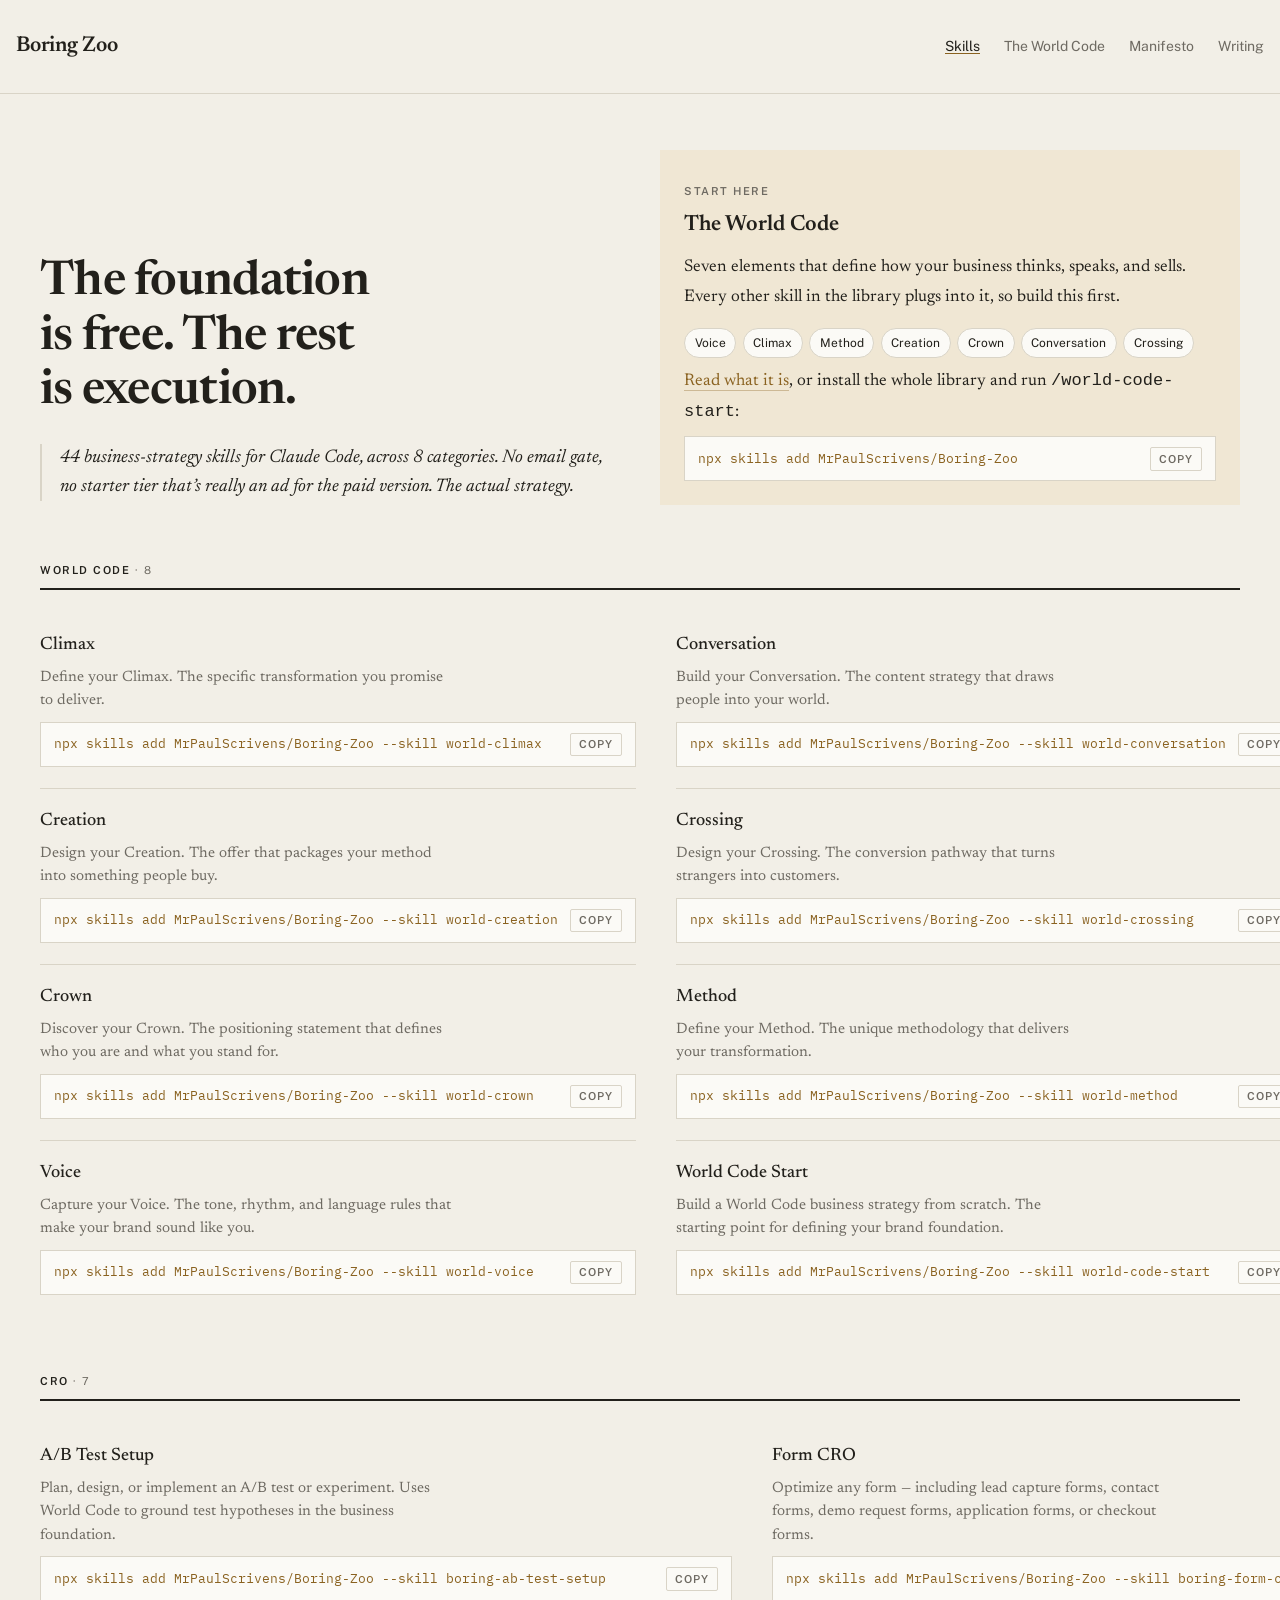
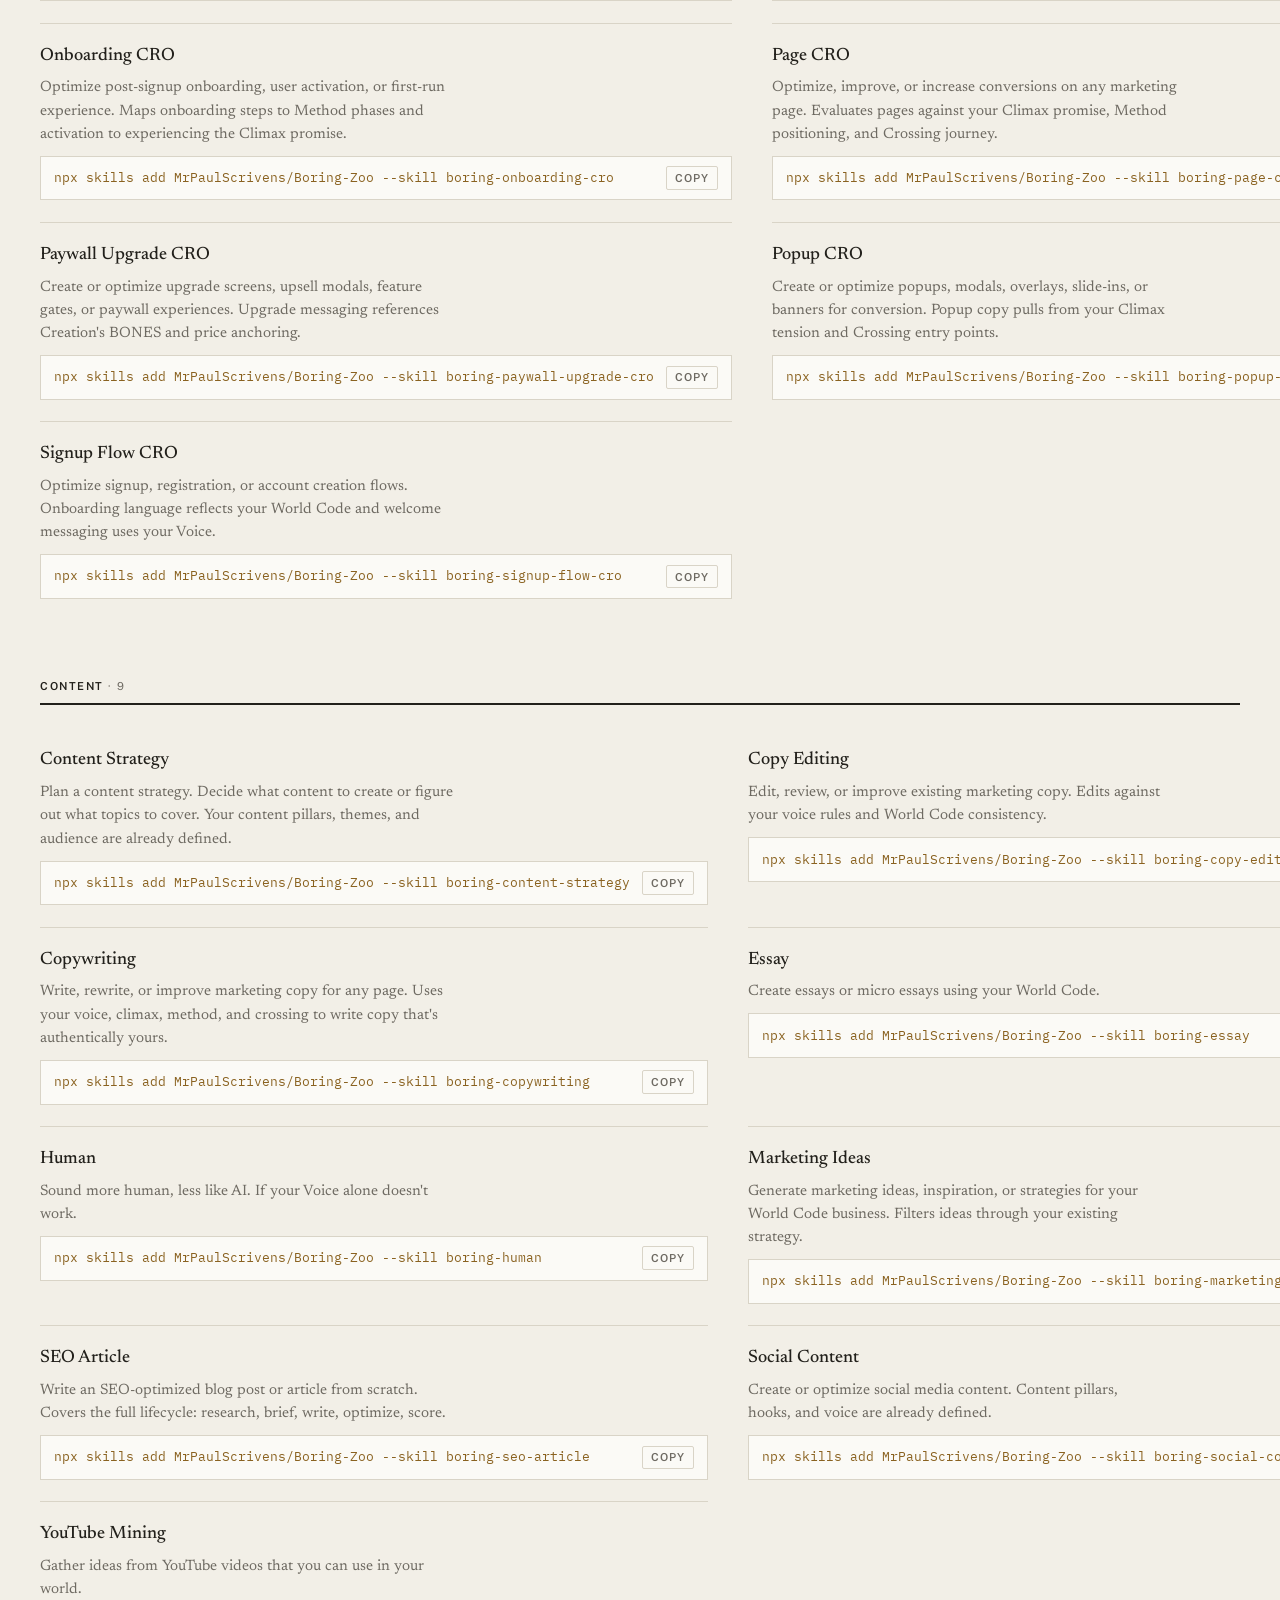
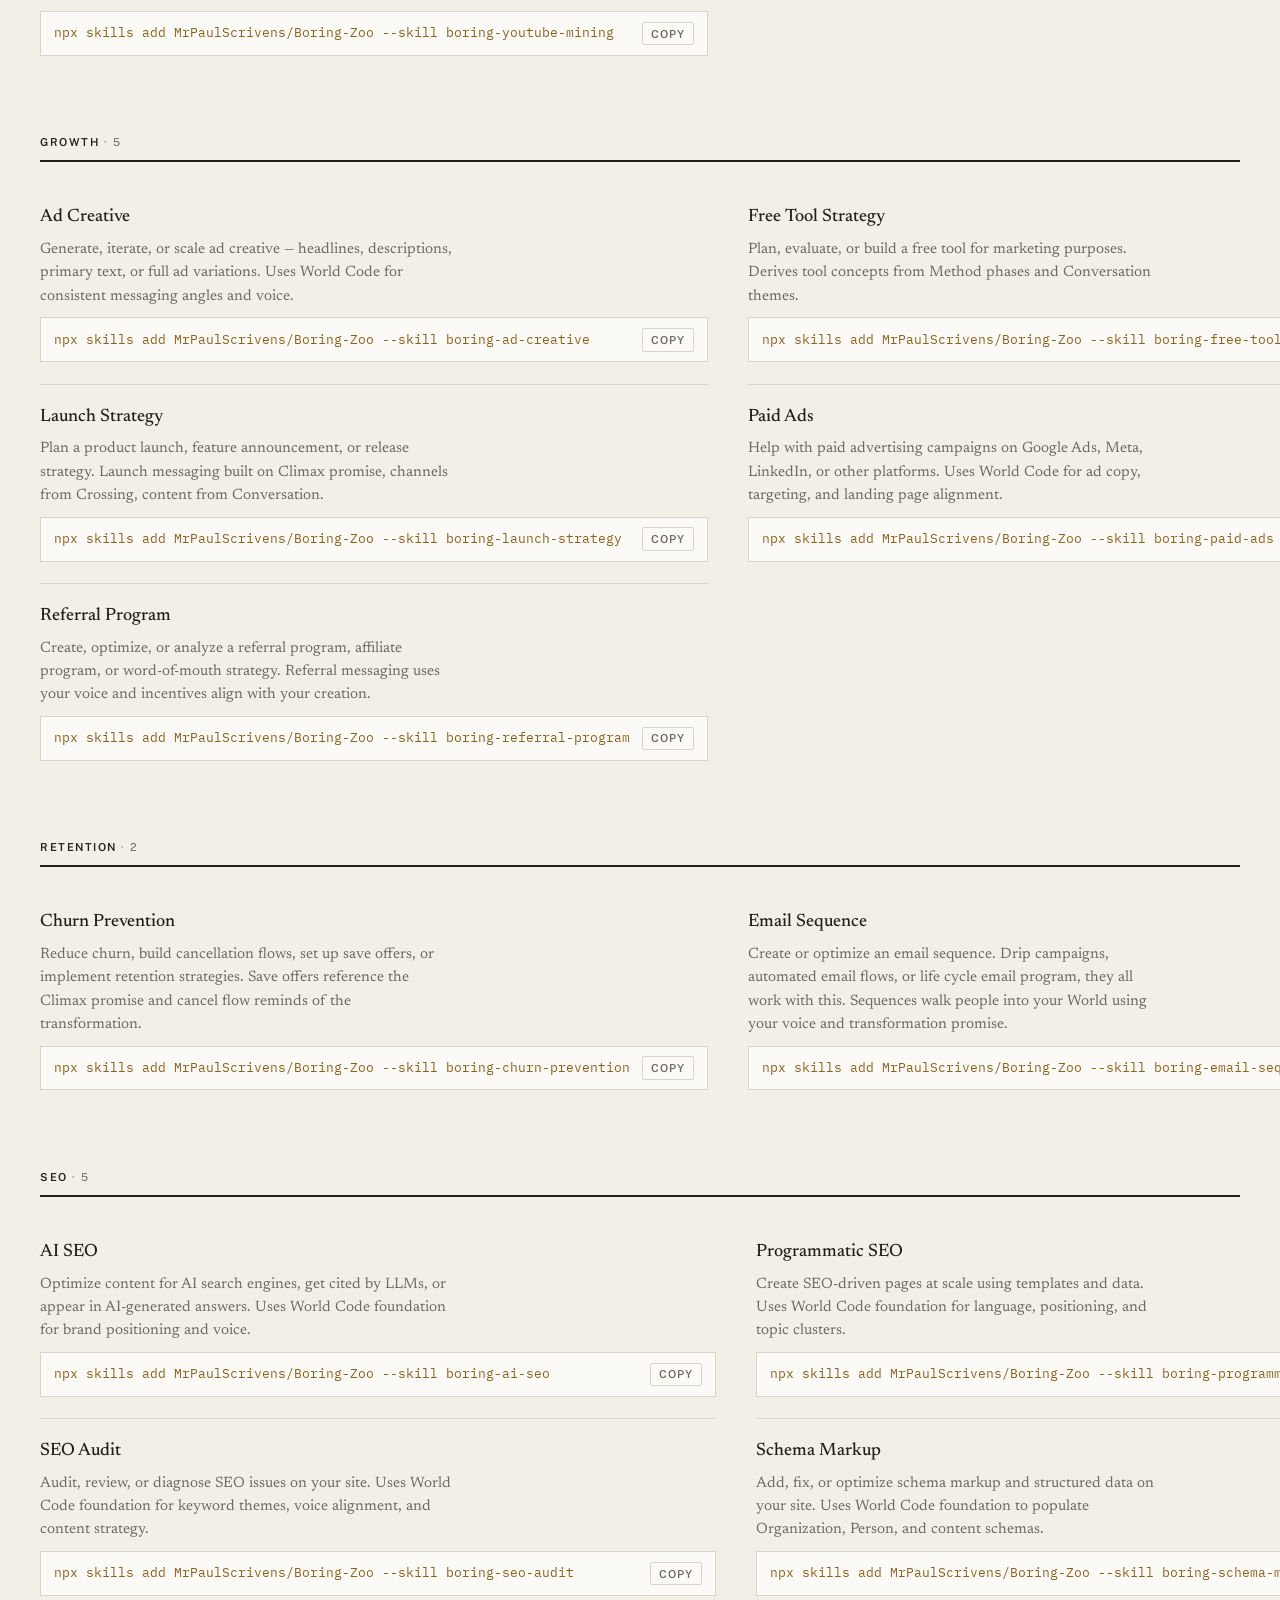
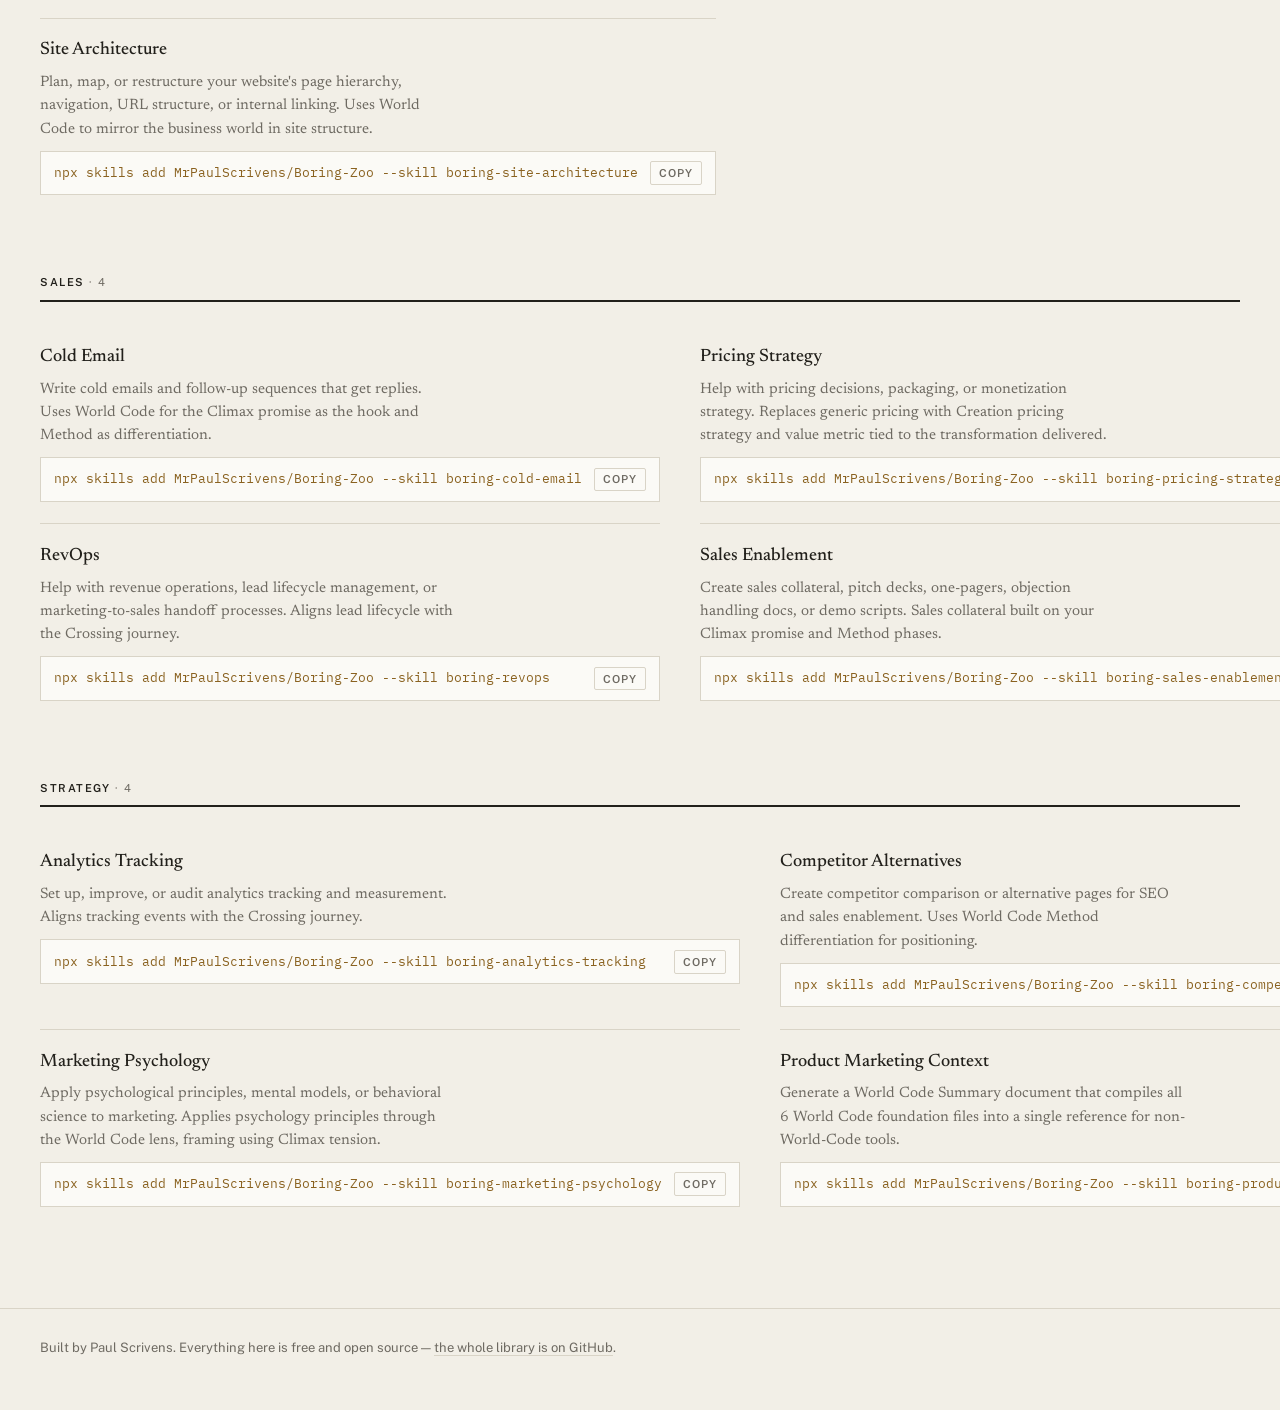
==== index.html @ 92d6c38b "Boring Zoo: static site ported from Laravel 44 skills, 2 posts, manifesto and world-code pages. Gene" ====
<!doctype html>
<html lang="en">
<head>
<meta charset="utf-8">
<meta name="viewport" content="width=device-width,initial-scale=1">
<title>Boring Zoo</title>
<meta name="description" content="44 free, open-source business-strategy skills for Claude Code, built on The World Code. No email gate.">
<link rel="canonical" href="https://boringzoo.com/">
<meta property="og:type" content="website">
<meta property="og:title" content="Boring Zoo">
<meta property="og:description" content="44 free, open-source business-strategy skills for Claude Code, built on The World Code. No email gate.">
<meta property="og:url" content="https://boringzoo.com/">
<meta name="twitter:card" content="summary">
<meta name="theme-color" content="#F2EFE7">
<link rel="preconnect" href="https://fonts.googleapis.com">
<link rel="preconnect" href="https://fonts.gstatic.com" crossorigin>
<link rel="stylesheet" href="https://fonts.googleapis.com/css2?family=Newsreader:ital,opsz,wght@0,6..72,400..600;1,6..72,400&family=Public+Sans:wght@400;500;600&family=IBM+Plex+Mono:wght@400;500&display=swap">
<link rel="stylesheet" href="/style.css">
</head>
<body>
<a class="skip" href="#main">Skip to content</a>
<header class="site">
  <div class="wrap masthead">
    <a class="wordmark" href="/">Boring Zoo</a>
    <nav class="site" aria-label="Primary"><ul><li><a href="/" aria-current="page">Skills</a></li><li><a href="/world-code/">The World Code</a></li><li><a href="/manifesto/">Manifesto</a></li><li><a href="/writing/">Writing</a></li></ul></nav>
  </div>
</header>
<main id="main" class="wrap">
<div class="hero">
  <div class="hero-lede">
    <h1>The foundation is free. The rest is execution.</h1>
    <div class="standfirst"><p>44 business-strategy skills for Claude
    Code, across 8 categories. No email gate, no starter tier
    that&rsquo;s really an ad for the paid version. The actual strategy.</p></div>
  </div>
  <div class="callout">
    <p class="label">Start here</p>
    <h2>The World Code</h2>
    <p>Seven elements that define how your business thinks, speaks, and sells.
    Every other skill in the library plugs into it, so build this first.</p>
    <div class="chips"><span>Voice</span><span>Climax</span><span>Method</span><span>Creation</span><span>Crown</span><span>Conversation</span><span>Crossing</span></div>
    <p class="callout-cta"><a href="/world-code/">Read what it is</a>, or install
    the whole library and run <code>/world-code-start</code>:</p>
    <div class="cmd"><code>npx skills add MrPaulScrivens/Boring-Zoo</code><button class="copy" type="button" aria-label="Copy install command">Copy</button></div>
  </div>
</div>
<section class="category"><p class="label">World Code <span class="n">&middot; 8</span></p><div class="shelf"><article class="plaque"><h3><a href="https://github.com/MrPaulScrivens/Boring-Zoo/tree/main/world-climax">Climax</a></h3><p>Define your Climax. The specific transformation you promise to deliver.</p><div class="cmd"><code>npx skills add MrPaulScrivens/Boring-Zoo --skill world-climax</code><button class="copy" type="button" aria-label="Copy install command">Copy</button></div></article><article class="plaque"><h3><a href="https://github.com/MrPaulScrivens/Boring-Zoo/tree/main/world-conversation">Conversation</a></h3><p>Build your Conversation. The content strategy that draws people into your world.</p><div class="cmd"><code>npx skills add MrPaulScrivens/Boring-Zoo --skill world-conversation</code><button class="copy" type="button" aria-label="Copy install command">Copy</button></div></article><article class="plaque"><h3><a href="https://github.com/MrPaulScrivens/Boring-Zoo/tree/main/world-creation">Creation</a></h3><p>Design your Creation. The offer that packages your method into something people buy.</p><div class="cmd"><code>npx skills add MrPaulScrivens/Boring-Zoo --skill world-creation</code><button class="copy" type="button" aria-label="Copy install command">Copy</button></div></article><article class="plaque"><h3><a href="https://github.com/MrPaulScrivens/Boring-Zoo/tree/main/world-crossing">Crossing</a></h3><p>Design your Crossing. The conversion pathway that turns strangers into customers.</p><div class="cmd"><code>npx skills add MrPaulScrivens/Boring-Zoo --skill world-crossing</code><button class="copy" type="button" aria-label="Copy install command">Copy</button></div></article><article class="plaque"><h3><a href="https://github.com/MrPaulScrivens/Boring-Zoo/tree/main/world-crown">Crown</a></h3><p>Discover your Crown. The positioning statement that defines who you are and what you stand for.</p><div class="cmd"><code>npx skills add MrPaulScrivens/Boring-Zoo --skill world-crown</code><button class="copy" type="button" aria-label="Copy install command">Copy</button></div></article><article class="plaque"><h3><a href="https://github.com/MrPaulScrivens/Boring-Zoo/tree/main/world-method">Method</a></h3><p>Define your Method. The unique methodology that delivers your transformation.</p><div class="cmd"><code>npx skills add MrPaulScrivens/Boring-Zoo --skill world-method</code><button class="copy" type="button" aria-label="Copy install command">Copy</button></div></article><article class="plaque"><h3><a href="https://github.com/MrPaulScrivens/Boring-Zoo/tree/main/world-voice">Voice</a></h3><p>Capture your Voice. The tone, rhythm, and language rules that make your brand sound like you.</p><div class="cmd"><code>npx skills add MrPaulScrivens/Boring-Zoo --skill world-voice</code><button class="copy" type="button" aria-label="Copy install command">Copy</button></div></article><article class="plaque"><h3><a href="https://github.com/MrPaulScrivens/Boring-Zoo/tree/main/world-code-start">World Code Start</a></h3><p>Build a World Code business strategy from scratch. The starting point for defining your brand foundation.</p><div class="cmd"><code>npx skills add MrPaulScrivens/Boring-Zoo --skill world-code-start</code><button class="copy" type="button" aria-label="Copy install command">Copy</button></div></article></div></section><section class="category"><p class="label">CRO <span class="n">&middot; 7</span></p><div class="shelf"><article class="plaque"><h3><a href="https://github.com/MrPaulScrivens/Boring-Zoo/tree/main/boring-ab-test-setup">A/B Test Setup</a></h3><p>Plan, design, or implement an A/B test or experiment. Uses World Code to ground test hypotheses in the business foundation.</p><div class="cmd"><code>npx skills add MrPaulScrivens/Boring-Zoo --skill boring-ab-test-setup</code><button class="copy" type="button" aria-label="Copy install command">Copy</button></div></article><article class="plaque"><h3><a href="https://github.com/MrPaulScrivens/Boring-Zoo/tree/main/boring-form-cro">Form CRO</a></h3><p>Optimize any form — including lead capture forms, contact forms, demo request forms, application forms, or checkout forms.</p><div class="cmd"><code>npx skills add MrPaulScrivens/Boring-Zoo --skill boring-form-cro</code><button class="copy" type="button" aria-label="Copy install command">Copy</button></div></article><article class="plaque"><h3><a href="https://github.com/MrPaulScrivens/Boring-Zoo/tree/main/boring-onboarding-cro">Onboarding CRO</a></h3><p>Optimize post-signup onboarding, user activation, or first-run experience. Maps onboarding steps to Method phases and activation to experiencing the Climax promise.</p><div class="cmd"><code>npx skills add MrPaulScrivens/Boring-Zoo --skill boring-onboarding-cro</code><button class="copy" type="button" aria-label="Copy install command">Copy</button></div></article><article class="plaque"><h3><a href="https://github.com/MrPaulScrivens/Boring-Zoo/tree/main/boring-page-cro">Page CRO</a></h3><p>Optimize, improve, or increase conversions on any marketing page. Evaluates pages against your Climax promise, Method positioning, and Crossing journey.</p><div class="cmd"><code>npx skills add MrPaulScrivens/Boring-Zoo --skill boring-page-cro</code><button class="copy" type="button" aria-label="Copy install command">Copy</button></div></article><article class="plaque"><h3><a href="https://github.com/MrPaulScrivens/Boring-Zoo/tree/main/boring-paywall-upgrade-cro">Paywall Upgrade CRO</a></h3><p>Create or optimize upgrade screens, upsell modals, feature gates, or paywall experiences. Upgrade messaging references Creation&#x27;s BONES and price anchoring.</p><div class="cmd"><code>npx skills add MrPaulScrivens/Boring-Zoo --skill boring-paywall-upgrade-cro</code><button class="copy" type="button" aria-label="Copy install command">Copy</button></div></article><article class="plaque"><h3><a href="https://github.com/MrPaulScrivens/Boring-Zoo/tree/main/boring-popup-cro">Popup CRO</a></h3><p>Create or optimize popups, modals, overlays, slide-ins, or banners for conversion. Popup copy pulls from your Climax tension and Crossing entry points.</p><div class="cmd"><code>npx skills add MrPaulScrivens/Boring-Zoo --skill boring-popup-cro</code><button class="copy" type="button" aria-label="Copy install command">Copy</button></div></article><article class="plaque"><h3><a href="https://github.com/MrPaulScrivens/Boring-Zoo/tree/main/boring-signup-flow-cro">Signup Flow CRO</a></h3><p>Optimize signup, registration, or account creation flows. Onboarding language reflects your World Code and welcome messaging uses your Voice.</p><div class="cmd"><code>npx skills add MrPaulScrivens/Boring-Zoo --skill boring-signup-flow-cro</code><button class="copy" type="button" aria-label="Copy install command">Copy</button></div></article></div></section><section class="category"><p class="label">Content <span class="n">&middot; 9</span></p><div class="shelf"><article class="plaque"><h3><a href="https://github.com/MrPaulScrivens/Boring-Zoo/tree/main/boring-content-strategy">Content Strategy</a></h3><p>Plan a content strategy. Decide what content to create or figure out what topics to cover. Your content pillars, themes, and audience are already defined.</p><div class="cmd"><code>npx skills add MrPaulScrivens/Boring-Zoo --skill boring-content-strategy</code><button class="copy" type="button" aria-label="Copy install command">Copy</button></div></article><article class="plaque"><h3><a href="https://github.com/MrPaulScrivens/Boring-Zoo/tree/main/boring-copy-editing">Copy Editing</a></h3><p>Edit, review, or improve existing marketing copy. Edits against your voice rules and World Code consistency.</p><div class="cmd"><code>npx skills add MrPaulScrivens/Boring-Zoo --skill boring-copy-editing</code><button class="copy" type="button" aria-label="Copy install command">Copy</button></div></article><article class="plaque"><h3><a href="https://github.com/MrPaulScrivens/Boring-Zoo/tree/main/boring-copywriting">Copywriting</a></h3><p>Write, rewrite, or improve marketing copy for any page. Uses your voice, climax, method, and crossing to write copy that&#x27;s authentically yours.</p><div class="cmd"><code>npx skills add MrPaulScrivens/Boring-Zoo --skill boring-copywriting</code><button class="copy" type="button" aria-label="Copy install command">Copy</button></div></article><article class="plaque"><h3><a href="https://github.com/MrPaulScrivens/Boring-Zoo/tree/main/boring-essay">Essay</a></h3><p>Create essays or micro essays using your World Code.</p><div class="cmd"><code>npx skills add MrPaulScrivens/Boring-Zoo --skill boring-essay</code><button class="copy" type="button" aria-label="Copy install command">Copy</button></div></article><article class="plaque"><h3><a href="https://github.com/MrPaulScrivens/Boring-Zoo/tree/main/boring-human">Human</a></h3><p>Sound more human, less like AI. If your Voice alone doesn&#x27;t work.</p><div class="cmd"><code>npx skills add MrPaulScrivens/Boring-Zoo --skill boring-human</code><button class="copy" type="button" aria-label="Copy install command">Copy</button></div></article><article class="plaque"><h3><a href="https://github.com/MrPaulScrivens/Boring-Zoo/tree/main/boring-marketing-ideas">Marketing Ideas</a></h3><p>Generate marketing ideas, inspiration, or strategies for your World Code business. Filters ideas through your existing strategy.</p><div class="cmd"><code>npx skills add MrPaulScrivens/Boring-Zoo --skill boring-marketing-ideas</code><button class="copy" type="button" aria-label="Copy install command">Copy</button></div></article><article class="plaque"><h3><a href="https://github.com/MrPaulScrivens/Boring-Zoo/tree/main/boring-seo-article">SEO Article</a></h3><p>Write an SEO-optimized blog post or article from scratch. Covers the full lifecycle: research, brief, write, optimize, score.</p><div class="cmd"><code>npx skills add MrPaulScrivens/Boring-Zoo --skill boring-seo-article</code><button class="copy" type="button" aria-label="Copy install command">Copy</button></div></article><article class="plaque"><h3><a href="https://github.com/MrPaulScrivens/Boring-Zoo/tree/main/boring-social-content">Social Content</a></h3><p>Create or optimize social media content. Content pillars, hooks, and voice are already defined.</p><div class="cmd"><code>npx skills add MrPaulScrivens/Boring-Zoo --skill boring-social-content</code><button class="copy" type="button" aria-label="Copy install command">Copy</button></div></article><article class="plaque"><h3><a href="https://github.com/MrPaulScrivens/Boring-Zoo/tree/main/boring-youtube-mining">YouTube Mining</a></h3><p>Gather ideas from YouTube videos that you can use in your world.</p><div class="cmd"><code>npx skills add MrPaulScrivens/Boring-Zoo --skill boring-youtube-mining</code><button class="copy" type="button" aria-label="Copy install command">Copy</button></div></article></div></section><section class="category"><p class="label">Growth <span class="n">&middot; 5</span></p><div class="shelf"><article class="plaque"><h3><a href="https://github.com/MrPaulScrivens/Boring-Zoo/tree/main/boring-ad-creative">Ad Creative</a></h3><p>Generate, iterate, or scale ad creative — headlines, descriptions, primary text, or full ad variations. Uses World Code for consistent messaging angles and voice.</p><div class="cmd"><code>npx skills add MrPaulScrivens/Boring-Zoo --skill boring-ad-creative</code><button class="copy" type="button" aria-label="Copy install command">Copy</button></div></article><article class="plaque"><h3><a href="https://github.com/MrPaulScrivens/Boring-Zoo/tree/main/boring-free-tool-strategy">Free Tool Strategy</a></h3><p>Plan, evaluate, or build a free tool for marketing purposes. Derives tool concepts from Method phases and Conversation themes.</p><div class="cmd"><code>npx skills add MrPaulScrivens/Boring-Zoo --skill boring-free-tool-strategy</code><button class="copy" type="button" aria-label="Copy install command">Copy</button></div></article><article class="plaque"><h3><a href="https://github.com/MrPaulScrivens/Boring-Zoo/tree/main/boring-launch-strategy">Launch Strategy</a></h3><p>Plan a product launch, feature announcement, or release strategy. Launch messaging built on Climax promise, channels from Crossing, content from Conversation.</p><div class="cmd"><code>npx skills add MrPaulScrivens/Boring-Zoo --skill boring-launch-strategy</code><button class="copy" type="button" aria-label="Copy install command">Copy</button></div></article><article class="plaque"><h3><a href="https://github.com/MrPaulScrivens/Boring-Zoo/tree/main/boring-paid-ads">Paid Ads</a></h3><p>Help with paid advertising campaigns on Google Ads, Meta, LinkedIn, or other platforms. Uses World Code for ad copy, targeting, and landing page alignment.</p><div class="cmd"><code>npx skills add MrPaulScrivens/Boring-Zoo --skill boring-paid-ads</code><button class="copy" type="button" aria-label="Copy install command">Copy</button></div></article><article class="plaque"><h3><a href="https://github.com/MrPaulScrivens/Boring-Zoo/tree/main/boring-referral-program">Referral Program</a></h3><p>Create, optimize, or analyze a referral program, affiliate program, or word-of-mouth strategy. Referral messaging uses your voice and incentives align with your creation.</p><div class="cmd"><code>npx skills add MrPaulScrivens/Boring-Zoo --skill boring-referral-program</code><button class="copy" type="button" aria-label="Copy install command">Copy</button></div></article></div></section><section class="category"><p class="label">Retention <span class="n">&middot; 2</span></p><div class="shelf"><article class="plaque"><h3><a href="https://github.com/MrPaulScrivens/Boring-Zoo/tree/main/boring-churn-prevention">Churn Prevention</a></h3><p>Reduce churn, build cancellation flows, set up save offers, or implement retention strategies. Save offers reference the Climax promise and cancel flow reminds of the transformation.</p><div class="cmd"><code>npx skills add MrPaulScrivens/Boring-Zoo --skill boring-churn-prevention</code><button class="copy" type="button" aria-label="Copy install command">Copy</button></div></article><article class="plaque"><h3><a href="https://github.com/MrPaulScrivens/Boring-Zoo/tree/main/boring-email-sequence">Email Sequence</a></h3><p>Create or optimize an email sequence. Drip campaigns, automated email flows, or life cycle email program, they all work with this. Sequences walk people into your World using your voice and transformation promise.</p><div class="cmd"><code>npx skills add MrPaulScrivens/Boring-Zoo --skill boring-email-sequence</code><button class="copy" type="button" aria-label="Copy install command">Copy</button></div></article></div></section><section class="category"><p class="label">SEO <span class="n">&middot; 5</span></p><div class="shelf"><article class="plaque"><h3><a href="https://github.com/MrPaulScrivens/Boring-Zoo/tree/main/boring-ai-seo">AI SEO</a></h3><p>Optimize content for AI search engines, get cited by LLMs, or appear in AI-generated answers. Uses World Code foundation for brand positioning and voice.</p><div class="cmd"><code>npx skills add MrPaulScrivens/Boring-Zoo --skill boring-ai-seo</code><button class="copy" type="button" aria-label="Copy install command">Copy</button></div></article><article class="plaque"><h3><a href="https://github.com/MrPaulScrivens/Boring-Zoo/tree/main/boring-programmatic-seo">Programmatic SEO</a></h3><p>Create SEO-driven pages at scale using templates and data. Uses World Code foundation for language, positioning, and topic clusters.</p><div class="cmd"><code>npx skills add MrPaulScrivens/Boring-Zoo --skill boring-programmatic-seo</code><button class="copy" type="button" aria-label="Copy install command">Copy</button></div></article><article class="plaque"><h3><a href="https://github.com/MrPaulScrivens/Boring-Zoo/tree/main/boring-seo-audit">SEO Audit</a></h3><p>Audit, review, or diagnose SEO issues on your site. Uses World Code foundation for keyword themes, voice alignment, and content strategy.</p><div class="cmd"><code>npx skills add MrPaulScrivens/Boring-Zoo --skill boring-seo-audit</code><button class="copy" type="button" aria-label="Copy install command">Copy</button></div></article><article class="plaque"><h3><a href="https://github.com/MrPaulScrivens/Boring-Zoo/tree/main/boring-schema-markup">Schema Markup</a></h3><p>Add, fix, or optimize schema markup and structured data on your site. Uses World Code foundation to populate Organization, Person, and content schemas.</p><div class="cmd"><code>npx skills add MrPaulScrivens/Boring-Zoo --skill boring-schema-markup</code><button class="copy" type="button" aria-label="Copy install command">Copy</button></div></article><article class="plaque"><h3><a href="https://github.com/MrPaulScrivens/Boring-Zoo/tree/main/boring-site-architecture">Site Architecture</a></h3><p>Plan, map, or restructure your website&#x27;s page hierarchy, navigation, URL structure, or internal linking. Uses World Code to mirror the business world in site structure.</p><div class="cmd"><code>npx skills add MrPaulScrivens/Boring-Zoo --skill boring-site-architecture</code><button class="copy" type="button" aria-label="Copy install command">Copy</button></div></article></div></section><section class="category"><p class="label">Sales <span class="n">&middot; 4</span></p><div class="shelf"><article class="plaque"><h3><a href="https://github.com/MrPaulScrivens/Boring-Zoo/tree/main/boring-cold-email">Cold Email</a></h3><p>Write cold emails and follow-up sequences that get replies. Uses World Code for the Climax promise as the hook and Method as differentiation.</p><div class="cmd"><code>npx skills add MrPaulScrivens/Boring-Zoo --skill boring-cold-email</code><button class="copy" type="button" aria-label="Copy install command">Copy</button></div></article><article class="plaque"><h3><a href="https://github.com/MrPaulScrivens/Boring-Zoo/tree/main/boring-pricing-strategy">Pricing Strategy</a></h3><p>Help with pricing decisions, packaging, or monetization strategy. Replaces generic pricing with Creation pricing strategy and value metric tied to the transformation delivered.</p><div class="cmd"><code>npx skills add MrPaulScrivens/Boring-Zoo --skill boring-pricing-strategy</code><button class="copy" type="button" aria-label="Copy install command">Copy</button></div></article><article class="plaque"><h3><a href="https://github.com/MrPaulScrivens/Boring-Zoo/tree/main/boring-revops">RevOps</a></h3><p>Help with revenue operations, lead lifecycle management, or marketing-to-sales handoff processes. Aligns lead lifecycle with the Crossing journey.</p><div class="cmd"><code>npx skills add MrPaulScrivens/Boring-Zoo --skill boring-revops</code><button class="copy" type="button" aria-label="Copy install command">Copy</button></div></article><article class="plaque"><h3><a href="https://github.com/MrPaulScrivens/Boring-Zoo/tree/main/boring-sales-enablement">Sales Enablement</a></h3><p>Create sales collateral, pitch decks, one-pagers, objection handling docs, or demo scripts. Sales collateral built on your Climax promise and Method phases.</p><div class="cmd"><code>npx skills add MrPaulScrivens/Boring-Zoo --skill boring-sales-enablement</code><button class="copy" type="button" aria-label="Copy install command">Copy</button></div></article></div></section><section class="category"><p class="label">Strategy <span class="n">&middot; 4</span></p><div class="shelf"><article class="plaque"><h3><a href="https://github.com/MrPaulScrivens/Boring-Zoo/tree/main/boring-analytics-tracking">Analytics Tracking</a></h3><p>Set up, improve, or audit analytics tracking and measurement. Aligns tracking events with the Crossing journey.</p><div class="cmd"><code>npx skills add MrPaulScrivens/Boring-Zoo --skill boring-analytics-tracking</code><button class="copy" type="button" aria-label="Copy install command">Copy</button></div></article><article class="plaque"><h3><a href="https://github.com/MrPaulScrivens/Boring-Zoo/tree/main/boring-competitor-alternatives">Competitor Alternatives</a></h3><p>Create competitor comparison or alternative pages for SEO and sales enablement. Uses World Code Method differentiation for positioning.</p><div class="cmd"><code>npx skills add MrPaulScrivens/Boring-Zoo --skill boring-competitor-alternatives</code><button class="copy" type="button" aria-label="Copy install command">Copy</button></div></article><article class="plaque"><h3><a href="https://github.com/MrPaulScrivens/Boring-Zoo/tree/main/boring-marketing-psychology">Marketing Psychology</a></h3><p>Apply psychological principles, mental models, or behavioral science to marketing. Applies psychology principles through the World Code lens, framing using Climax tension.</p><div class="cmd"><code>npx skills add MrPaulScrivens/Boring-Zoo --skill boring-marketing-psychology</code><button class="copy" type="button" aria-label="Copy install command">Copy</button></div></article><article class="plaque"><h3><a href="https://github.com/MrPaulScrivens/Boring-Zoo/tree/main/boring-product-marketing-context">Product Marketing Context</a></h3><p>Generate a World Code Summary document that compiles all 6 World Code foundation files into a single reference for non-World-Code tools.</p><div class="cmd"><code>npx skills add MrPaulScrivens/Boring-Zoo --skill boring-product-marketing-context</code><button class="copy" type="button" aria-label="Copy install command">Copy</button></div></article></div></section>

</main>
<footer class="site">
  <div class="wrap">
    <p>Built by Paul Scrivens. Everything here is free and open source
    &mdash; <a href="https://github.com/MrPaulScrivens/Boring-Zoo">the whole library is on GitHub</a>.</p>
  </div>
</footer>
<script>
document.querySelectorAll(".copy").forEach(function(b){
  b.addEventListener("click",function(){
    var t=b.parentElement.querySelector("code").textContent;
    navigator.clipboard.writeText(t).then(function(){
      var o=b.textContent;b.textContent="Copied";b.dataset.done="1";
      setTimeout(function(){b.textContent=o;delete b.dataset.done},1600);
    });
  });
});
</script>
</body>
</html>
---- style.css ----
*,*::before,*::after{box-sizing:border-box}
body,h1,h2,h3,p,ul,figure,blockquote{margin:0}
ul{padding:0;list-style:none}
html{-webkit-text-size-adjust:100%}

:root{
  --linen:#F2EFE7; --card:#FBFAF6; --ink:#22201B;
  --muted:#6E6A62; --rule:#D9D4C7;
  --brass:#8A6220; --brass-deep:#6B4D1E; --brass-wash:#F0E7D4;
  --measure:68ch;
  --serif:"Newsreader",Georgia,"Times New Roman",serif;
  --sans:"Public Sans",system-ui,-apple-system,sans-serif;
  --mono:"IBM Plex Mono",ui-monospace,Menlo,monospace;
}

html{background:var(--linen)}
body{
  background:var(--linen); color:var(--ink);
  font-family:var(--serif); font-size:1.0625rem;
  line-height:1.72;
  font-variant-numeric:oldstyle-nums;
  -webkit-font-smoothing:antialiased;
}

/* ---- skip link: keyboard users bypass the nav ---- */
.skip{position:absolute;left:-9999px;top:0;background:var(--card);color:var(--ink);
  padding:.6rem 1rem;border:1px solid var(--ink);z-index:50}
.skip:focus{left:.5rem;top:.5rem}

a{color:var(--brass);text-decoration:none;
  border-bottom:1px solid color-mix(in srgb,var(--brass) 35%,transparent)}
a:hover{color:var(--brass-deep);border-bottom-color:var(--brass-deep)}
:focus-visible{outline:2px solid var(--brass-deep);outline-offset:3px;border-radius:2px}

.wrap{max-width:78rem;margin:0 auto;padding:0 1.5rem}

/* ---- masthead ---- */
header.site{border-bottom:1px solid var(--rule);margin-bottom:3.5rem}
.masthead{display:flex;flex-wrap:wrap;gap:1rem 2rem;align-items:baseline;
  justify-content:space-between;padding:1.75rem 0}
.wordmark{font-family:var(--serif);font-weight:600;font-size:1.35rem;
  letter-spacing:-.01em;color:var(--ink);border:0}
.wordmark:hover{color:var(--ink)}
nav.site ul{display:flex;flex-wrap:wrap;gap:1.5rem;
  font-family:var(--sans);font-size:.875rem}
nav.site a{color:var(--muted);border:0}
nav.site a:hover,nav.site a[aria-current]{color:var(--ink)}
nav.site a[aria-current]{box-shadow:inset 0 -1px 0 var(--brass)}

/* ---- prose ---- */
.prose{max-width:var(--measure)}
.prose p+p,.prose ul+p,.prose p+ul{margin-top:1.25rem}
.prose h2{font-family:var(--serif);font-size:1.5rem;
  font-weight:600;margin:2.75rem 0 .75rem;line-height:1.3}
.prose h3{font-family:var(--serif);font-size:1.175rem;font-weight:600;
  margin:2rem 0 .5rem}
.prose ul{margin-top:1.25rem}
.prose li{padding-left:1.1rem;position:relative;margin-bottom:.5rem}
.prose li::before{content:"";position:absolute;left:0;top:.75em;
  width:.4rem;height:1px;background:var(--rule)}
.prose blockquote{margin:2.25rem 0;padding-left:1.15rem;
  border-left:2px solid var(--brass)}
.prose blockquote p{font-size:1.15rem;line-height:1.5;color:var(--ink)}
.prose blockquote p+p{margin-top:.6rem;font-size:.9375rem;line-height:1.6;
  color:var(--muted)}
.prose code{font-family:var(--mono);font-size:.875em;
  background:var(--brass-wash);padding:.1em .35em;border-radius:2px}
.prose pre{background:var(--card);border:1px solid var(--rule);
  padding:1rem;overflow-x:auto;margin:1.5rem 0}
.prose pre code{background:none;padding:0}

h1{font-family:var(--serif);font-size:clamp(2rem, 1.4rem + 2.2vw, 3rem);
  font-weight:600;line-height:1.14;letter-spacing:-.015em;
  max-width:20ch;text-wrap:balance}

.standfirst{margin:1.5rem 0 0;padding-left:1.15rem;
  border-left:2px solid var(--rule);max-width:var(--measure)}
.standfirst p{font-style:italic;font-size:1.15rem;line-height:1.55;
  color:var(--ink)}

.label{font-family:var(--sans);font-size:0.6875rem;
  font-weight:600;text-transform:uppercase;letter-spacing:.14em;
  color:var(--muted)}
.meta{font-family:var(--sans);font-size:0.8125rem;
  color:var(--muted)}

/* ---- install command ---- */
.cmd{display:flex;align-items:center;gap:.75rem;background:var(--card);
  border:1px solid var(--rule);padding:.6rem .8rem;margin-top:.6rem}
.cmd code{font-family:var(--mono);font-size:0.8125rem;
  color:var(--brass);overflow-x:auto;white-space:nowrap;flex:1;
  scrollbar-width:thin}
.copy{font-family:var(--sans);font-size:.6875rem;font-weight:600;
  text-transform:uppercase;letter-spacing:.1em;color:var(--muted);
  background:none;border:1px solid var(--rule);border-radius:2px;
  padding:.3rem .5rem;cursor:pointer;flex-shrink:0}
.copy:hover{color:var(--ink);border-color:var(--muted)}
.copy[data-done]{color:var(--brass-deep);border-color:var(--brass)}

/* ---- the specimen plaque ---- */
.shelf{display:grid;gap:0;margin-top:1.25rem}
@media(min-width:768px){.shelf{grid-template-columns:1fr 1fr;
  column-gap:2.5rem}}
.plaque{border-top:1px solid var(--rule);padding:1.05rem 0 1.35rem}
.plaque h3{font-family:var(--serif);font-size:1.125rem;font-weight:500;
  margin:0 0 .3rem}
.plaque h3 a{color:var(--ink);border:0}
.plaque h3 a:hover{color:var(--brass-deep)}
.plaque p{font-size:.9375rem;line-height:1.55;color:var(--muted);
  max-width:46ch}

section.category{margin-top:3.5rem}
section.category>.label{display:block;padding-bottom:.5rem;
  border-bottom:2px solid var(--ink);color:var(--ink)}
section.category>.label .n{color:var(--muted);font-weight:400}
/* first row of plaques sits under the section rule — no doubled hairline */
@media(min-width:768px){
  .shelf>.plaque:nth-child(-n+2){border-top:0;padding-top:1.25rem}
}
@media(max-width:767px){
  .shelf>.plaque:first-child{border-top:0;padding-top:1.25rem}
}

/* ---- hero ---- */
.hero{display:grid;gap:2.5rem;align-items:start;margin-bottom:1rem}
@media(min-width:900px){
  .hero{grid-template-columns:1fr 1fr;column-gap:2.5rem;align-items:end}
  .hero-lede{padding-bottom:.25rem}
}
.hero h1{max-width:14ch}

/* ---- callout ---- */
.callout{background:var(--brass-wash);padding:1.5rem}
.callout h2{margin-top:.4rem;font-size:1.375rem;font-family:var(--serif);
  font-weight:600}
.callout p{margin-top:.5rem}
.callout-cta{margin-top:1.1rem}
.chips{display:flex;flex-wrap:wrap;gap:.4rem;margin-top:1rem}
.chips span{font-family:var(--sans);font-size:.75rem;color:var(--ink);
  background:var(--card);border:1px solid var(--rule);
  padding:.25rem .6rem;border-radius:999px}

/* ---- margin notes (Tufte) ---- */
.with-notes{position:relative}
aside.notes{margin-top:2.5rem;padding-top:1.25rem;
  border-top:1px solid var(--rule);max-width:var(--measure)}
aside.notes>div+div{margin-top:1.5rem}
aside.notes p,aside.notes li{font-size:.875rem;line-height:1.6;
  color:var(--muted);margin-top:.4rem}
@media(min-width:1180px){
  aside.notes{position:absolute;top:0;left:calc(var(--measure) + 3rem);
    width:13rem;margin:0;padding:0;border:0}
  aside.notes>.inner{position:sticky;top:2.5rem}
}

/* ---- post list ---- */
.posts{max-width:var(--measure);margin-top:1.5rem}
.posts li{border-top:1px solid var(--rule);padding:1.15rem 0}
.posts h2{font-family:var(--serif);font-size:1.25rem;font-weight:500;
  margin:.3rem 0}
.posts h2 a{color:var(--ink);border:0}
.posts h2 a:hover{color:var(--brass-deep)}
.posts p{font-size:.9375rem;color:var(--muted);max-width:52ch}

/* ---- continue nav + footer ---- */
.continue{margin-top:3rem;padding-top:1.25rem;
  border-top:1px solid var(--rule);max-width:var(--measure)}
.continue li{padding:.2rem 0;font-size:.9375rem}
.continue li::before{display:none}
.continue .say{color:var(--muted)}

footer.site{margin-top:5rem;border-top:1px solid var(--rule);
  padding:1.75rem 0 3rem}
footer.site p{font-family:var(--sans);font-size:.8125rem;color:var(--muted)}
footer.site a{color:var(--muted);border-bottom-color:var(--rule)}
footer.site a:hover{color:var(--ink)}

main{padding-bottom:1rem}

@media(prefers-reduced-motion:reduce){
  *{animation:none!important;transition:none!important}
}
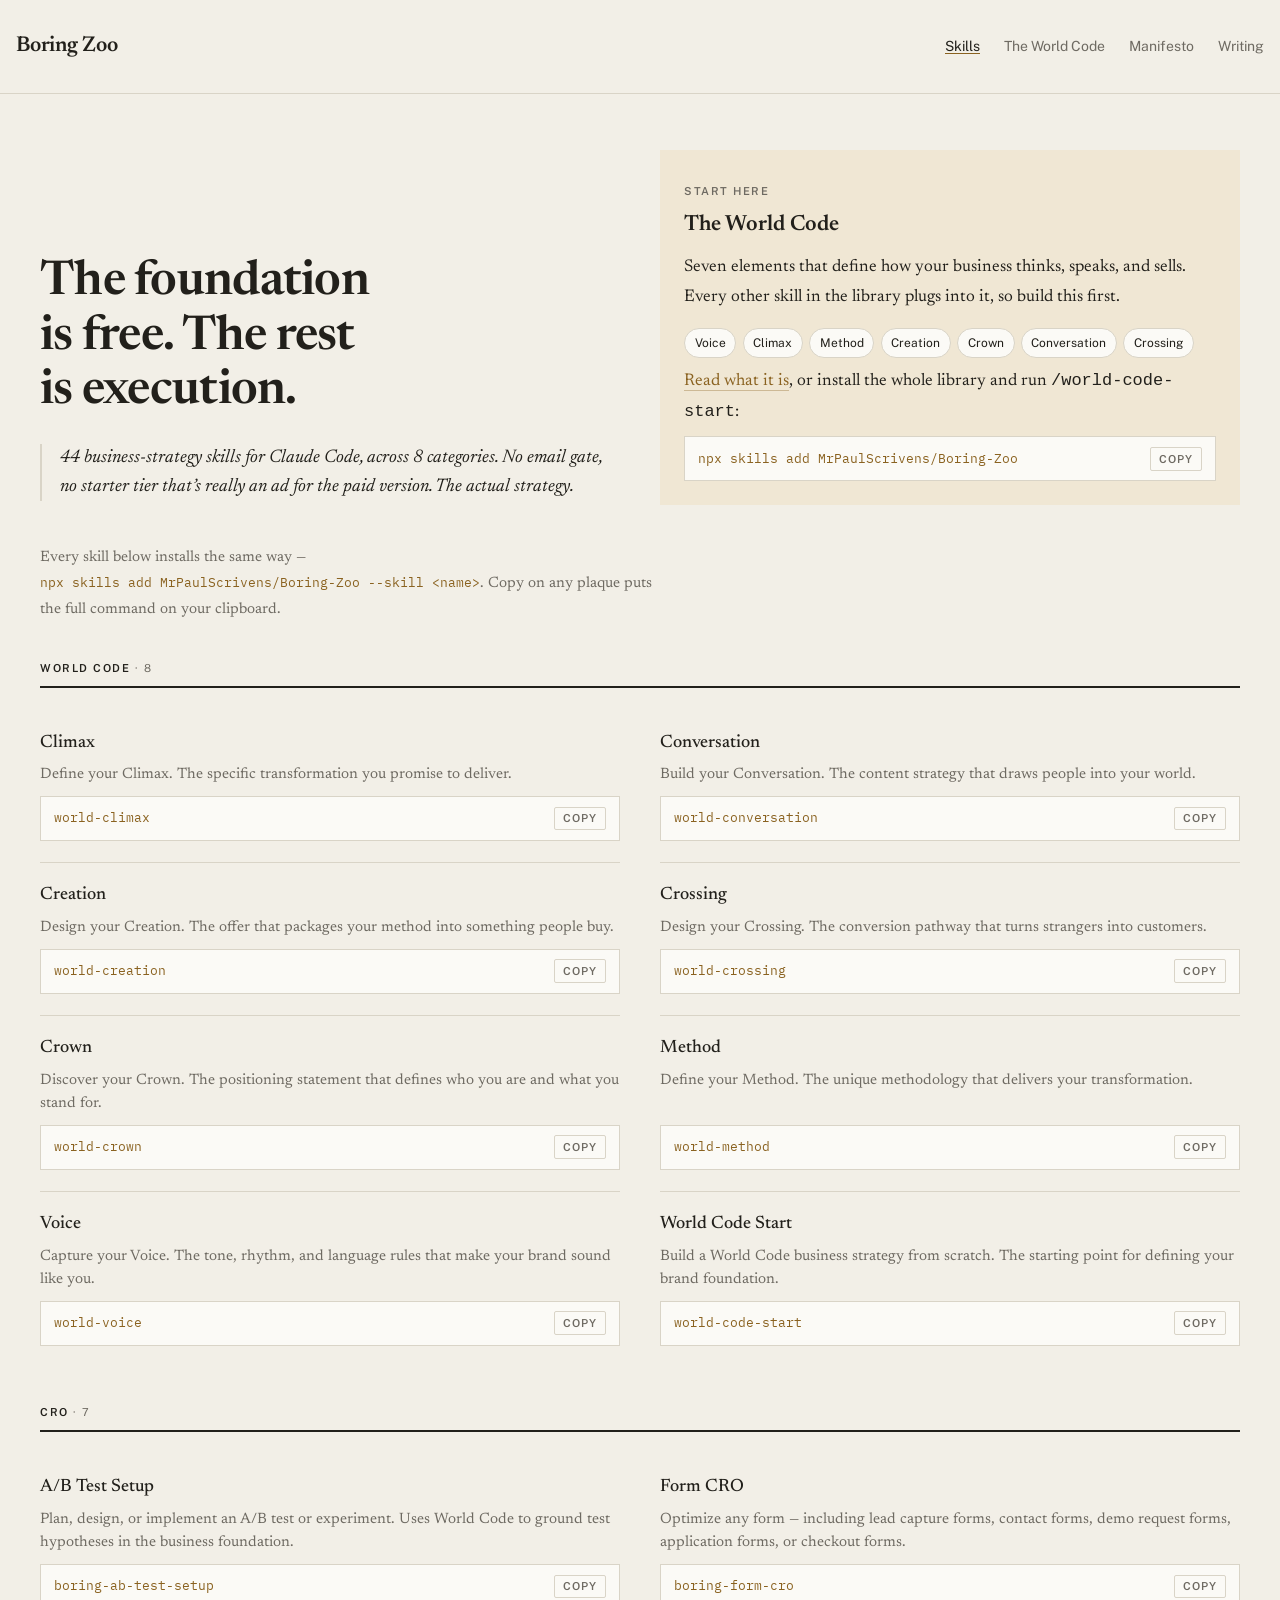
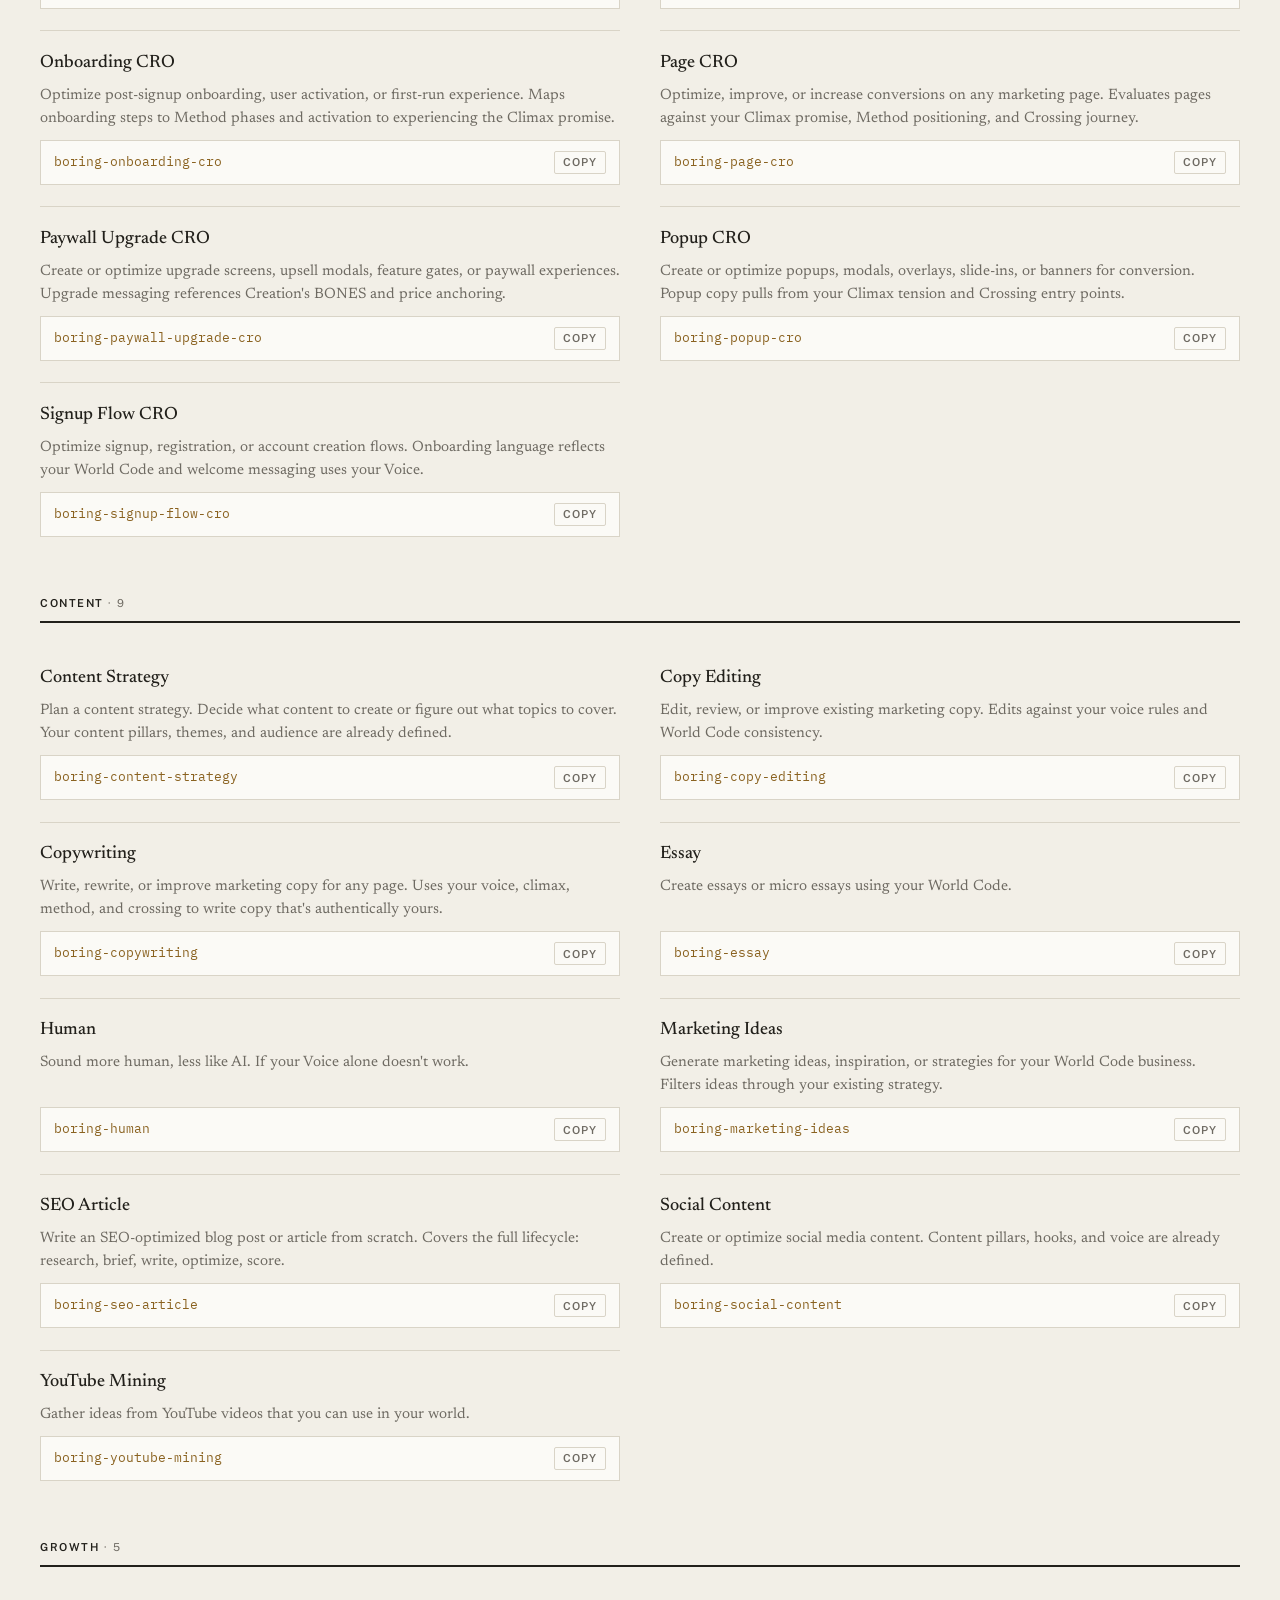
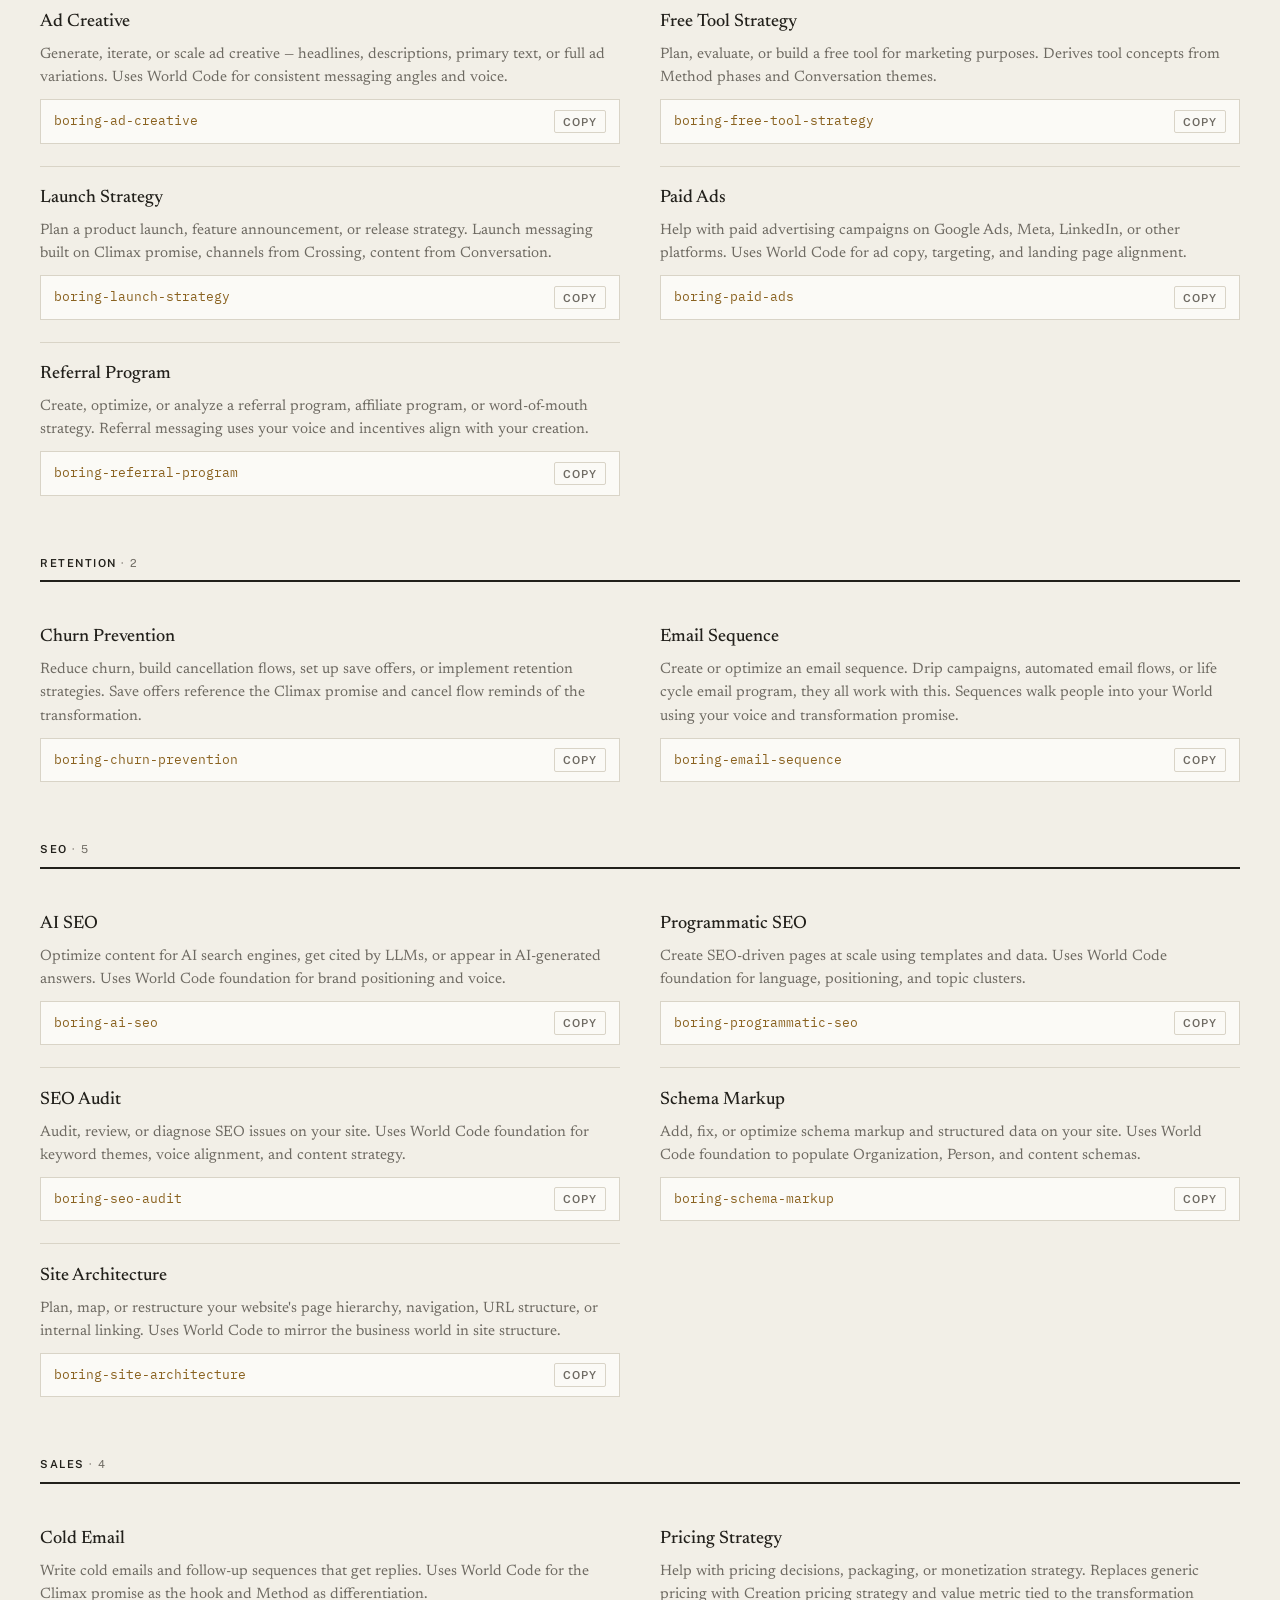
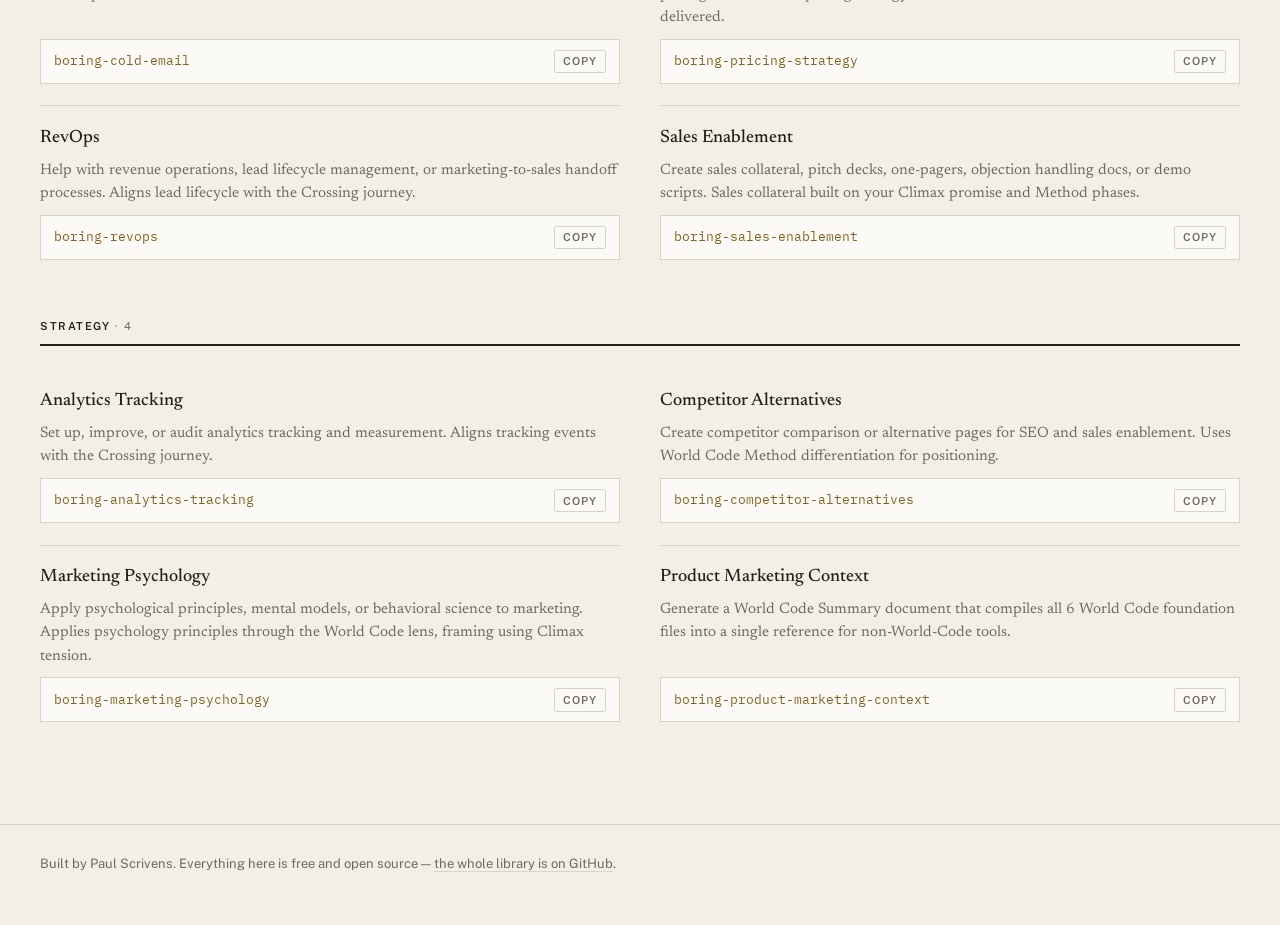
==== commit da8f2732: "Fix ragged plaque columns; show skill name, copy full command Columns were equal but boxes were not:" ====
--- a/index.html
+++ b/index.html
@@ -41,10 +41,13 @@
     <div class="chips"><span>Voice</span><span>Climax</span><span>Method</span><span>Creation</span><span>Crown</span><span>Conversation</span><span>Crossing</span></div>
     <p class="callout-cta"><a href="/world-code/">Read what it is</a>, or install
     the whole library and run <code>/world-code-start</code>:</p>
-    <div class="cmd"><code>npx skills add MrPaulScrivens/Boring-Zoo</code><button class="copy" type="button" aria-label="Copy install command">Copy</button></div>
+    <div class="cmd"><code>npx skills add MrPaulScrivens/Boring-Zoo</code><button class="copy" type="button" data-copy="npx skills add MrPaulScrivens/Boring-Zoo" aria-label="Copy install command">Copy</button></div>
   </div>
 </div>
-<section class="category"><p class="label">World Code <span class="n">&middot; 8</span></p><div class="shelf"><article class="plaque"><h3><a href="https://github.com/MrPaulScrivens/Boring-Zoo/tree/main/world-climax">Climax</a></h3><p>Define your Climax. The specific transformation you promise to deliver.</p><div class="cmd"><code>npx skills add MrPaulScrivens/Boring-Zoo --skill world-climax</code><button class="copy" type="button" aria-label="Copy install command">Copy</button></div></article><article class="plaque"><h3><a href="https://github.com/MrPaulScrivens/Boring-Zoo/tree/main/world-conversation">Conversation</a></h3><p>Build your Conversation. The content strategy that draws people into your world.</p><div class="cmd"><code>npx skills add MrPaulScrivens/Boring-Zoo --skill world-conversation</code><button class="copy" type="button" aria-label="Copy install command">Copy</button></div></article><article class="plaque"><h3><a href="https://github.com/MrPaulScrivens/Boring-Zoo/tree/main/world-creation">Creation</a></h3><p>Design your Creation. The offer that packages your method into something people buy.</p><div class="cmd"><code>npx skills add MrPaulScrivens/Boring-Zoo --skill world-creation</code><button class="copy" type="button" aria-label="Copy install command">Copy</button></div></article><article class="plaque"><h3><a href="https://github.com/MrPaulScrivens/Boring-Zoo/tree/main/world-crossing">Crossing</a></h3><p>Design your Crossing. The conversion pathway that turns strangers into customers.</p><div class="cmd"><code>npx skills add MrPaulScrivens/Boring-Zoo --skill world-crossing</code><button class="copy" type="button" aria-label="Copy install command">Copy</button></div></article><article class="plaque"><h3><a href="https://github.com/MrPaulScrivens/Boring-Zoo/tree/main/world-crown">Crown</a></h3><p>Discover your Crown. The positioning statement that defines who you are and what you stand for.</p><div class="cmd"><code>npx skills add MrPaulScrivens/Boring-Zoo --skill world-crown</code><button class="copy" type="button" aria-label="Copy install command">Copy</button></div></article><article class="plaque"><h3><a href="https://github.com/MrPaulScrivens/Boring-Zoo/tree/main/world-method">Method</a></h3><p>Define your Method. The unique methodology that delivers your transformation.</p><div class="cmd"><code>npx skills add MrPaulScrivens/Boring-Zoo --skill world-method</code><button class="copy" type="button" aria-label="Copy install command">Copy</button></div></article><article class="plaque"><h3><a href="https://github.com/MrPaulScrivens/Boring-Zoo/tree/main/world-voice">Voice</a></h3><p>Capture your Voice. The tone, rhythm, and language rules that make your brand sound like you.</p><div class="cmd"><code>npx skills add MrPaulScrivens/Boring-Zoo --skill world-voice</code><button class="copy" type="button" aria-label="Copy install command">Copy</button></div></article><article class="plaque"><h3><a href="https://github.com/MrPaulScrivens/Boring-Zoo/tree/main/world-code-start">World Code Start</a></h3><p>Build a World Code business strategy from scratch. The starting point for defining your brand foundation.</p><div class="cmd"><code>npx skills add MrPaulScrivens/Boring-Zoo --skill world-code-start</code><button class="copy" type="button" aria-label="Copy install command">Copy</button></div></article></div></section><section class="category"><p class="label">CRO <span class="n">&middot; 7</span></p><div class="shelf"><article class="plaque"><h3><a href="https://github.com/MrPaulScrivens/Boring-Zoo/tree/main/boring-ab-test-setup">A/B Test Setup</a></h3><p>Plan, design, or implement an A/B test or experiment. Uses World Code to ground test hypotheses in the business foundation.</p><div class="cmd"><code>npx skills add MrPaulScrivens/Boring-Zoo --skill boring-ab-test-setup</code><button class="copy" type="button" aria-label="Copy install command">Copy</button></div></article><article class="plaque"><h3><a href="https://github.com/MrPaulScrivens/Boring-Zoo/tree/main/boring-form-cro">Form CRO</a></h3><p>Optimize any form — including lead capture forms, contact forms, demo request forms, application forms, or checkout forms.</p><div class="cmd"><code>npx skills add MrPaulScrivens/Boring-Zoo --skill boring-form-cro</code><button class="copy" type="button" aria-label="Copy install command">Copy</button></div></article><article class="plaque"><h3><a href="https://github.com/MrPaulScrivens/Boring-Zoo/tree/main/boring-onboarding-cro">Onboarding CRO</a></h3><p>Optimize post-signup onboarding, user activation, or first-run experience. Maps onboarding steps to Method phases and activation to experiencing the Climax promise.</p><div class="cmd"><code>npx skills add MrPaulScrivens/Boring-Zoo --skill boring-onboarding-cro</code><button class="copy" type="button" aria-label="Copy install command">Copy</button></div></article><article class="plaque"><h3><a href="https://github.com/MrPaulScrivens/Boring-Zoo/tree/main/boring-page-cro">Page CRO</a></h3><p>Optimize, improve, or increase conversions on any marketing page. Evaluates pages against your Climax promise, Method positioning, and Crossing journey.</p><div class="cmd"><code>npx skills add MrPaulScrivens/Boring-Zoo --skill boring-page-cro</code><button class="copy" type="button" aria-label="Copy install command">Copy</button></div></article><article class="plaque"><h3><a href="https://github.com/MrPaulScrivens/Boring-Zoo/tree/main/boring-paywall-upgrade-cro">Paywall Upgrade CRO</a></h3><p>Create or optimize upgrade screens, upsell modals, feature gates, or paywall experiences. Upgrade messaging references Creation&#x27;s BONES and price anchoring.</p><div class="cmd"><code>npx skills add MrPaulScrivens/Boring-Zoo --skill boring-paywall-upgrade-cro</code><button class="copy" type="button" aria-label="Copy install command">Copy</button></div></article><article class="plaque"><h3><a href="https://github.com/MrPaulScrivens/Boring-Zoo/tree/main/boring-popup-cro">Popup CRO</a></h3><p>Create or optimize popups, modals, overlays, slide-ins, or banners for conversion. Popup copy pulls from your Climax tension and Crossing entry points.</p><div class="cmd"><code>npx skills add MrPaulScrivens/Boring-Zoo --skill boring-popup-cro</code><button class="copy" type="button" aria-label="Copy install command">Copy</button></div></article><article class="plaque"><h3><a href="https://github.com/MrPaulScrivens/Boring-Zoo/tree/main/boring-signup-flow-cro">Signup Flow CRO</a></h3><p>Optimize signup, registration, or account creation flows. Onboarding language reflects your World Code and welcome messaging uses your Voice.</p><div class="cmd"><code>npx skills add MrPaulScrivens/Boring-Zoo --skill boring-signup-flow-cro</code><button class="copy" type="button" aria-label="Copy install command">Copy</button></div></article></div></section><section class="category"><p class="label">Content <span class="n">&middot; 9</span></p><div class="shelf"><article class="plaque"><h3><a href="https://github.com/MrPaulScrivens/Boring-Zoo/tree/main/boring-content-strategy">Content Strategy</a></h3><p>Plan a content strategy. Decide what content to create or figure out what topics to cover. Your content pillars, themes, and audience are already defined.</p><div class="cmd"><code>npx skills add MrPaulScrivens/Boring-Zoo --skill boring-content-strategy</code><button class="copy" type="button" aria-label="Copy install command">Copy</button></div></article><article class="plaque"><h3><a href="https://github.com/MrPaulScrivens/Boring-Zoo/tree/main/boring-copy-editing">Copy Editing</a></h3><p>Edit, review, or improve existing marketing copy. Edits against your voice rules and World Code consistency.</p><div class="cmd"><code>npx skills add MrPaulScrivens/Boring-Zoo --skill boring-copy-editing</code><button class="copy" type="button" aria-label="Copy install command">Copy</button></div></article><article class="plaque"><h3><a href="https://github.com/MrPaulScrivens/Boring-Zoo/tree/main/boring-copywriting">Copywriting</a></h3><p>Write, rewrite, or improve marketing copy for any page. Uses your voice, climax, method, and crossing to write copy that&#x27;s authentically yours.</p><div class="cmd"><code>npx skills add MrPaulScrivens/Boring-Zoo --skill boring-copywriting</code><button class="copy" type="button" aria-label="Copy install command">Copy</button></div></article><article class="plaque"><h3><a href="https://github.com/MrPaulScrivens/Boring-Zoo/tree/main/boring-essay">Essay</a></h3><p>Create essays or micro essays using your World Code.</p><div class="cmd"><code>npx skills add MrPaulScrivens/Boring-Zoo --skill boring-essay</code><button class="copy" type="button" aria-label="Copy install command">Copy</button></div></article><article class="plaque"><h3><a href="https://github.com/MrPaulScrivens/Boring-Zoo/tree/main/boring-human">Human</a></h3><p>Sound more human, less like AI. If your Voice alone doesn&#x27;t work.</p><div class="cmd"><code>npx skills add MrPaulScrivens/Boring-Zoo --skill boring-human</code><button class="copy" type="button" aria-label="Copy install command">Copy</button></div></article><article class="plaque"><h3><a href="https://github.com/MrPaulScrivens/Boring-Zoo/tree/main/boring-marketing-ideas">Marketing Ideas</a></h3><p>Generate marketing ideas, inspiration, or strategies for your World Code business. Filters ideas through your existing strategy.</p><div class="cmd"><code>npx skills add MrPaulScrivens/Boring-Zoo --skill boring-marketing-ideas</code><button class="copy" type="button" aria-label="Copy install command">Copy</button></div></article><article class="plaque"><h3><a href="https://github.com/MrPaulScrivens/Boring-Zoo/tree/main/boring-seo-article">SEO Article</a></h3><p>Write an SEO-optimized blog post or article from scratch. Covers the full lifecycle: research, brief, write, optimize, score.</p><div class="cmd"><code>npx skills add MrPaulScrivens/Boring-Zoo --skill boring-seo-article</code><button class="copy" type="button" aria-label="Copy install command">Copy</button></div></article><article class="plaque"><h3><a href="https://github.com/MrPaulScrivens/Boring-Zoo/tree/main/boring-social-content">Social Content</a></h3><p>Create or optimize social media content. Content pillars, hooks, and voice are already defined.</p><div class="cmd"><code>npx skills add MrPaulScrivens/Boring-Zoo --skill boring-social-content</code><button class="copy" type="button" aria-label="Copy install command">Copy</button></div></article><article class="plaque"><h3><a href="https://github.com/MrPaulScrivens/Boring-Zoo/tree/main/boring-youtube-mining">YouTube Mining</a></h3><p>Gather ideas from YouTube videos that you can use in your world.</p><div class="cmd"><code>npx skills add MrPaulScrivens/Boring-Zoo --skill boring-youtube-mining</code><button class="copy" type="button" aria-label="Copy install command">Copy</button></div></article></div></section><section class="category"><p class="label">Growth <span class="n">&middot; 5</span></p><div class="shelf"><article class="plaque"><h3><a href="https://github.com/MrPaulScrivens/Boring-Zoo/tree/main/boring-ad-creative">Ad Creative</a></h3><p>Generate, iterate, or scale ad creative — headlines, descriptions, primary text, or full ad variations. Uses World Code for consistent messaging angles and voice.</p><div class="cmd"><code>npx skills add MrPaulScrivens/Boring-Zoo --skill boring-ad-creative</code><button class="copy" type="button" aria-label="Copy install command">Copy</button></div></article><article class="plaque"><h3><a href="https://github.com/MrPaulScrivens/Boring-Zoo/tree/main/boring-free-tool-strategy">Free Tool Strategy</a></h3><p>Plan, evaluate, or build a free tool for marketing purposes. Derives tool concepts from Method phases and Conversation themes.</p><div class="cmd"><code>npx skills add MrPaulScrivens/Boring-Zoo --skill boring-free-tool-strategy</code><button class="copy" type="button" aria-label="Copy install command">Copy</button></div></article><article class="plaque"><h3><a href="https://github.com/MrPaulScrivens/Boring-Zoo/tree/main/boring-launch-strategy">Launch Strategy</a></h3><p>Plan a product launch, feature announcement, or release strategy. Launch messaging built on Climax promise, channels from Crossing, content from Conversation.</p><div class="cmd"><code>npx skills add MrPaulScrivens/Boring-Zoo --skill boring-launch-strategy</code><button class="copy" type="button" aria-label="Copy install command">Copy</button></div></article><article class="plaque"><h3><a href="https://github.com/MrPaulScrivens/Boring-Zoo/tree/main/boring-paid-ads">Paid Ads</a></h3><p>Help with paid advertising campaigns on Google Ads, Meta, LinkedIn, or other platforms. Uses World Code for ad copy, targeting, and landing page alignment.</p><div class="cmd"><code>npx skills add MrPaulScrivens/Boring-Zoo --skill boring-paid-ads</code><button class="copy" type="button" aria-label="Copy install command">Copy</button></div></article><article class="plaque"><h3><a href="https://github.com/MrPaulScrivens/Boring-Zoo/tree/main/boring-referral-program">Referral Program</a></h3><p>Create, optimize, or analyze a referral program, affiliate program, or word-of-mouth strategy. Referral messaging uses your voice and incentives align with your creation.</p><div class="cmd"><code>npx skills add MrPaulScrivens/Boring-Zoo --skill boring-referral-program</code><button class="copy" type="button" aria-label="Copy install command">Copy</button></div></article></div></section><section class="category"><p class="label">Retention <span class="n">&middot; 2</span></p><div class="shelf"><article class="plaque"><h3><a href="https://github.com/MrPaulScrivens/Boring-Zoo/tree/main/boring-churn-prevention">Churn Prevention</a></h3><p>Reduce churn, build cancellation flows, set up save offers, or implement retention strategies. Save offers reference the Climax promise and cancel flow reminds of the transformation.</p><div class="cmd"><code>npx skills add MrPaulScrivens/Boring-Zoo --skill boring-churn-prevention</code><button class="copy" type="button" aria-label="Copy install command">Copy</button></div></article><article class="plaque"><h3><a href="https://github.com/MrPaulScrivens/Boring-Zoo/tree/main/boring-email-sequence">Email Sequence</a></h3><p>Create or optimize an email sequence. Drip campaigns, automated email flows, or life cycle email program, they all work with this. Sequences walk people into your World using your voice and transformation promise.</p><div class="cmd"><code>npx skills add MrPaulScrivens/Boring-Zoo --skill boring-email-sequence</code><button class="copy" type="button" aria-label="Copy install command">Copy</button></div></article></div></section><section class="category"><p class="label">SEO <span class="n">&middot; 5</span></p><div class="shelf"><article class="plaque"><h3><a href="https://github.com/MrPaulScrivens/Boring-Zoo/tree/main/boring-ai-seo">AI SEO</a></h3><p>Optimize content for AI search engines, get cited by LLMs, or appear in AI-generated answers. Uses World Code foundation for brand positioning and voice.</p><div class="cmd"><code>npx skills add MrPaulScrivens/Boring-Zoo --skill boring-ai-seo</code><button class="copy" type="button" aria-label="Copy install command">Copy</button></div></article><article class="plaque"><h3><a href="https://github.com/MrPaulScrivens/Boring-Zoo/tree/main/boring-programmatic-seo">Programmatic SEO</a></h3><p>Create SEO-driven pages at scale using templates and data. Uses World Code foundation for language, positioning, and topic clusters.</p><div class="cmd"><code>npx skills add MrPaulScrivens/Boring-Zoo --skill boring-programmatic-seo</code><button class="copy" type="button" aria-label="Copy install command">Copy</button></div></article><article class="plaque"><h3><a href="https://github.com/MrPaulScrivens/Boring-Zoo/tree/main/boring-seo-audit">SEO Audit</a></h3><p>Audit, review, or diagnose SEO issues on your site. Uses World Code foundation for keyword themes, voice alignment, and content strategy.</p><div class="cmd"><code>npx skills add MrPaulScrivens/Boring-Zoo --skill boring-seo-audit</code><button class="copy" type="button" aria-label="Copy install command">Copy</button></div></article><article class="plaque"><h3><a href="https://github.com/MrPaulScrivens/Boring-Zoo/tree/main/boring-schema-markup">Schema Markup</a></h3><p>Add, fix, or optimize schema markup and structured data on your site. Uses World Code foundation to populate Organization, Person, and content schemas.</p><div class="cmd"><code>npx skills add MrPaulScrivens/Boring-Zoo --skill boring-schema-markup</code><button class="copy" type="button" aria-label="Copy install command">Copy</button></div></article><article class="plaque"><h3><a href="https://github.com/MrPaulScrivens/Boring-Zoo/tree/main/boring-site-architecture">Site Architecture</a></h3><p>Plan, map, or restructure your website&#x27;s page hierarchy, navigation, URL structure, or internal linking. Uses World Code to mirror the business world in site structure.</p><div class="cmd"><code>npx skills add MrPaulScrivens/Boring-Zoo --skill boring-site-architecture</code><button class="copy" type="button" aria-label="Copy install command">Copy</button></div></article></div></section><section class="category"><p class="label">Sales <span class="n">&middot; 4</span></p><div class="shelf"><article class="plaque"><h3><a href="https://github.com/MrPaulScrivens/Boring-Zoo/tree/main/boring-cold-email">Cold Email</a></h3><p>Write cold emails and follow-up sequences that get replies. Uses World Code for the Climax promise as the hook and Method as differentiation.</p><div class="cmd"><code>npx skills add MrPaulScrivens/Boring-Zoo --skill boring-cold-email</code><button class="copy" type="button" aria-label="Copy install command">Copy</button></div></article><article class="plaque"><h3><a href="https://github.com/MrPaulScrivens/Boring-Zoo/tree/main/boring-pricing-strategy">Pricing Strategy</a></h3><p>Help with pricing decisions, packaging, or monetization strategy. Replaces generic pricing with Creation pricing strategy and value metric tied to the transformation delivered.</p><div class="cmd"><code>npx skills add MrPaulScrivens/Boring-Zoo --skill boring-pricing-strategy</code><button class="copy" type="button" aria-label="Copy install command">Copy</button></div></article><article class="plaque"><h3><a href="https://github.com/MrPaulScrivens/Boring-Zoo/tree/main/boring-revops">RevOps</a></h3><p>Help with revenue operations, lead lifecycle management, or marketing-to-sales handoff processes. Aligns lead lifecycle with the Crossing journey.</p><div class="cmd"><code>npx skills add MrPaulScrivens/Boring-Zoo --skill boring-revops</code><button class="copy" type="button" aria-label="Copy install command">Copy</button></div></article><article class="plaque"><h3><a href="https://github.com/MrPaulScrivens/Boring-Zoo/tree/main/boring-sales-enablement">Sales Enablement</a></h3><p>Create sales collateral, pitch decks, one-pagers, objection handling docs, or demo scripts. Sales collateral built on your Climax promise and Method phases.</p><div class="cmd"><code>npx skills add MrPaulScrivens/Boring-Zoo --skill boring-sales-enablement</code><button class="copy" type="button" aria-label="Copy install command">Copy</button></div></article></div></section><section class="category"><p class="label">Strategy <span class="n">&middot; 4</span></p><div class="shelf"><article class="plaque"><h3><a href="https://github.com/MrPaulScrivens/Boring-Zoo/tree/main/boring-analytics-tracking">Analytics Tracking</a></h3><p>Set up, improve, or audit analytics tracking and measurement. Aligns tracking events with the Crossing journey.</p><div class="cmd"><code>npx skills add MrPaulScrivens/Boring-Zoo --skill boring-analytics-tracking</code><button class="copy" type="button" aria-label="Copy install command">Copy</button></div></article><article class="plaque"><h3><a href="https://github.com/MrPaulScrivens/Boring-Zoo/tree/main/boring-competitor-alternatives">Competitor Alternatives</a></h3><p>Create competitor comparison or alternative pages for SEO and sales enablement. Uses World Code Method differentiation for positioning.</p><div class="cmd"><code>npx skills add MrPaulScrivens/Boring-Zoo --skill boring-competitor-alternatives</code><button class="copy" type="button" aria-label="Copy install command">Copy</button></div></article><article class="plaque"><h3><a href="https://github.com/MrPaulScrivens/Boring-Zoo/tree/main/boring-marketing-psychology">Marketing Psychology</a></h3><p>Apply psychological principles, mental models, or behavioral science to marketing. Applies psychology principles through the World Code lens, framing using Climax tension.</p><div class="cmd"><code>npx skills add MrPaulScrivens/Boring-Zoo --skill boring-marketing-psychology</code><button class="copy" type="button" aria-label="Copy install command">Copy</button></div></article><article class="plaque"><h3><a href="https://github.com/MrPaulScrivens/Boring-Zoo/tree/main/boring-product-marketing-context">Product Marketing Context</a></h3><p>Generate a World Code Summary document that compiles all 6 World Code foundation files into a single reference for non-World-Code tools.</p><div class="cmd"><code>npx skills add MrPaulScrivens/Boring-Zoo --skill boring-product-marketing-context</code><button class="copy" type="button" aria-label="Copy install command">Copy</button></div></article></div></section>
+<p class="shelf-note">Every skill below installs the same way &mdash;
+<code>npx skills add MrPaulScrivens/Boring-Zoo --skill &lt;name&gt;</code>. Copy on any plaque puts
+the full command on your clipboard.</p>
+<section class="category"><p class="label">World Code <span class="n">&middot; 8</span></p><div class="shelf"><article class="plaque"><h3><a href="https://github.com/MrPaulScrivens/Boring-Zoo/tree/main/world-climax">Climax</a></h3><p>Define your Climax. The specific transformation you promise to deliver.</p><div class="cmd"><code>world-climax</code><button class="copy" type="button" data-copy="npx skills add MrPaulScrivens/Boring-Zoo --skill world-climax" aria-label="Copy install command for Climax">Copy</button></div></article><article class="plaque"><h3><a href="https://github.com/MrPaulScrivens/Boring-Zoo/tree/main/world-conversation">Conversation</a></h3><p>Build your Conversation. The content strategy that draws people into your world.</p><div class="cmd"><code>world-conversation</code><button class="copy" type="button" data-copy="npx skills add MrPaulScrivens/Boring-Zoo --skill world-conversation" aria-label="Copy install command for Conversation">Copy</button></div></article><article class="plaque"><h3><a href="https://github.com/MrPaulScrivens/Boring-Zoo/tree/main/world-creation">Creation</a></h3><p>Design your Creation. The offer that packages your method into something people buy.</p><div class="cmd"><code>world-creation</code><button class="copy" type="button" data-copy="npx skills add MrPaulScrivens/Boring-Zoo --skill world-creation" aria-label="Copy install command for Creation">Copy</button></div></article><article class="plaque"><h3><a href="https://github.com/MrPaulScrivens/Boring-Zoo/tree/main/world-crossing">Crossing</a></h3><p>Design your Crossing. The conversion pathway that turns strangers into customers.</p><div class="cmd"><code>world-crossing</code><button class="copy" type="button" data-copy="npx skills add MrPaulScrivens/Boring-Zoo --skill world-crossing" aria-label="Copy install command for Crossing">Copy</button></div></article><article class="plaque"><h3><a href="https://github.com/MrPaulScrivens/Boring-Zoo/tree/main/world-crown">Crown</a></h3><p>Discover your Crown. The positioning statement that defines who you are and what you stand for.</p><div class="cmd"><code>world-crown</code><button class="copy" type="button" data-copy="npx skills add MrPaulScrivens/Boring-Zoo --skill world-crown" aria-label="Copy install command for Crown">Copy</button></div></article><article class="plaque"><h3><a href="https://github.com/MrPaulScrivens/Boring-Zoo/tree/main/world-method">Method</a></h3><p>Define your Method. The unique methodology that delivers your transformation.</p><div class="cmd"><code>world-method</code><button class="copy" type="button" data-copy="npx skills add MrPaulScrivens/Boring-Zoo --skill world-method" aria-label="Copy install command for Method">Copy</button></div></article><article class="plaque"><h3><a href="https://github.com/MrPaulScrivens/Boring-Zoo/tree/main/world-voice">Voice</a></h3><p>Capture your Voice. The tone, rhythm, and language rules that make your brand sound like you.</p><div class="cmd"><code>world-voice</code><button class="copy" type="button" data-copy="npx skills add MrPaulScrivens/Boring-Zoo --skill world-voice" aria-label="Copy install command for Voice">Copy</button></div></article><article class="plaque"><h3><a href="https://github.com/MrPaulScrivens/Boring-Zoo/tree/main/world-code-start">World Code Start</a></h3><p>Build a World Code business strategy from scratch. The starting point for defining your brand foundation.</p><div class="cmd"><code>world-code-start</code><button class="copy" type="button" data-copy="npx skills add MrPaulScrivens/Boring-Zoo --skill world-code-start" aria-label="Copy install command for World Code Start">Copy</button></div></article></div></section><section class="category"><p class="label">CRO <span class="n">&middot; 7</span></p><div class="shelf"><article class="plaque"><h3><a href="https://github.com/MrPaulScrivens/Boring-Zoo/tree/main/boring-ab-test-setup">A/B Test Setup</a></h3><p>Plan, design, or implement an A/B test or experiment. Uses World Code to ground test hypotheses in the business foundation.</p><div class="cmd"><code>boring-ab-test-setup</code><button class="copy" type="button" data-copy="npx skills add MrPaulScrivens/Boring-Zoo --skill boring-ab-test-setup" aria-label="Copy install command for A/B Test Setup">Copy</button></div></article><article class="plaque"><h3><a href="https://github.com/MrPaulScrivens/Boring-Zoo/tree/main/boring-form-cro">Form CRO</a></h3><p>Optimize any form — including lead capture forms, contact forms, demo request forms, application forms, or checkout forms.</p><div class="cmd"><code>boring-form-cro</code><button class="copy" type="button" data-copy="npx skills add MrPaulScrivens/Boring-Zoo --skill boring-form-cro" aria-label="Copy install command for Form CRO">Copy</button></div></article><article class="plaque"><h3><a href="https://github.com/MrPaulScrivens/Boring-Zoo/tree/main/boring-onboarding-cro">Onboarding CRO</a></h3><p>Optimize post-signup onboarding, user activation, or first-run experience. Maps onboarding steps to Method phases and activation to experiencing the Climax promise.</p><div class="cmd"><code>boring-onboarding-cro</code><button class="copy" type="button" data-copy="npx skills add MrPaulScrivens/Boring-Zoo --skill boring-onboarding-cro" aria-label="Copy install command for Onboarding CRO">Copy</button></div></article><article class="plaque"><h3><a href="https://github.com/MrPaulScrivens/Boring-Zoo/tree/main/boring-page-cro">Page CRO</a></h3><p>Optimize, improve, or increase conversions on any marketing page. Evaluates pages against your Climax promise, Method positioning, and Crossing journey.</p><div class="cmd"><code>boring-page-cro</code><button class="copy" type="button" data-copy="npx skills add MrPaulScrivens/Boring-Zoo --skill boring-page-cro" aria-label="Copy install command for Page CRO">Copy</button></div></article><article class="plaque"><h3><a href="https://github.com/MrPaulScrivens/Boring-Zoo/tree/main/boring-paywall-upgrade-cro">Paywall Upgrade CRO</a></h3><p>Create or optimize upgrade screens, upsell modals, feature gates, or paywall experiences. Upgrade messaging references Creation&#x27;s BONES and price anchoring.</p><div class="cmd"><code>boring-paywall-upgrade-cro</code><button class="copy" type="button" data-copy="npx skills add MrPaulScrivens/Boring-Zoo --skill boring-paywall-upgrade-cro" aria-label="Copy install command for Paywall Upgrade CRO">Copy</button></div></article><article class="plaque"><h3><a href="https://github.com/MrPaulScrivens/Boring-Zoo/tree/main/boring-popup-cro">Popup CRO</a></h3><p>Create or optimize popups, modals, overlays, slide-ins, or banners for conversion. Popup copy pulls from your Climax tension and Crossing entry points.</p><div class="cmd"><code>boring-popup-cro</code><button class="copy" type="button" data-copy="npx skills add MrPaulScrivens/Boring-Zoo --skill boring-popup-cro" aria-label="Copy install command for Popup CRO">Copy</button></div></article><article class="plaque"><h3><a href="https://github.com/MrPaulScrivens/Boring-Zoo/tree/main/boring-signup-flow-cro">Signup Flow CRO</a></h3><p>Optimize signup, registration, or account creation flows. Onboarding language reflects your World Code and welcome messaging uses your Voice.</p><div class="cmd"><code>boring-signup-flow-cro</code><button class="copy" type="button" data-copy="npx skills add MrPaulScrivens/Boring-Zoo --skill boring-signup-flow-cro" aria-label="Copy install command for Signup Flow CRO">Copy</button></div></article></div></section><section class="category"><p class="label">Content <span class="n">&middot; 9</span></p><div class="shelf"><article class="plaque"><h3><a href="https://github.com/MrPaulScrivens/Boring-Zoo/tree/main/boring-content-strategy">Content Strategy</a></h3><p>Plan a content strategy. Decide what content to create or figure out what topics to cover. Your content pillars, themes, and audience are already defined.</p><div class="cmd"><code>boring-content-strategy</code><button class="copy" type="button" data-copy="npx skills add MrPaulScrivens/Boring-Zoo --skill boring-content-strategy" aria-label="Copy install command for Content Strategy">Copy</button></div></article><article class="plaque"><h3><a href="https://github.com/MrPaulScrivens/Boring-Zoo/tree/main/boring-copy-editing">Copy Editing</a></h3><p>Edit, review, or improve existing marketing copy. Edits against your voice rules and World Code consistency.</p><div class="cmd"><code>boring-copy-editing</code><button class="copy" type="button" data-copy="npx skills add MrPaulScrivens/Boring-Zoo --skill boring-copy-editing" aria-label="Copy install command for Copy Editing">Copy</button></div></article><article class="plaque"><h3><a href="https://github.com/MrPaulScrivens/Boring-Zoo/tree/main/boring-copywriting">Copywriting</a></h3><p>Write, rewrite, or improve marketing copy for any page. Uses your voice, climax, method, and crossing to write copy that&#x27;s authentically yours.</p><div class="cmd"><code>boring-copywriting</code><button class="copy" type="button" data-copy="npx skills add MrPaulScrivens/Boring-Zoo --skill boring-copywriting" aria-label="Copy install command for Copywriting">Copy</button></div></article><article class="plaque"><h3><a href="https://github.com/MrPaulScrivens/Boring-Zoo/tree/main/boring-essay">Essay</a></h3><p>Create essays or micro essays using your World Code.</p><div class="cmd"><code>boring-essay</code><button class="copy" type="button" data-copy="npx skills add MrPaulScrivens/Boring-Zoo --skill boring-essay" aria-label="Copy install command for Essay">Copy</button></div></article><article class="plaque"><h3><a href="https://github.com/MrPaulScrivens/Boring-Zoo/tree/main/boring-human">Human</a></h3><p>Sound more human, less like AI. If your Voice alone doesn&#x27;t work.</p><div class="cmd"><code>boring-human</code><button class="copy" type="button" data-copy="npx skills add MrPaulScrivens/Boring-Zoo --skill boring-human" aria-label="Copy install command for Human">Copy</button></div></article><article class="plaque"><h3><a href="https://github.com/MrPaulScrivens/Boring-Zoo/tree/main/boring-marketing-ideas">Marketing Ideas</a></h3><p>Generate marketing ideas, inspiration, or strategies for your World Code business. Filters ideas through your existing strategy.</p><div class="cmd"><code>boring-marketing-ideas</code><button class="copy" type="button" data-copy="npx skills add MrPaulScrivens/Boring-Zoo --skill boring-marketing-ideas" aria-label="Copy install command for Marketing Ideas">Copy</button></div></article><article class="plaque"><h3><a href="https://github.com/MrPaulScrivens/Boring-Zoo/tree/main/boring-seo-article">SEO Article</a></h3><p>Write an SEO-optimized blog post or article from scratch. Covers the full lifecycle: research, brief, write, optimize, score.</p><div class="cmd"><code>boring-seo-article</code><button class="copy" type="button" data-copy="npx skills add MrPaulScrivens/Boring-Zoo --skill boring-seo-article" aria-label="Copy install command for SEO Article">Copy</button></div></article><article class="plaque"><h3><a href="https://github.com/MrPaulScrivens/Boring-Zoo/tree/main/boring-social-content">Social Content</a></h3><p>Create or optimize social media content. Content pillars, hooks, and voice are already defined.</p><div class="cmd"><code>boring-social-content</code><button class="copy" type="button" data-copy="npx skills add MrPaulScrivens/Boring-Zoo --skill boring-social-content" aria-label="Copy install command for Social Content">Copy</button></div></article><article class="plaque"><h3><a href="https://github.com/MrPaulScrivens/Boring-Zoo/tree/main/boring-youtube-mining">YouTube Mining</a></h3><p>Gather ideas from YouTube videos that you can use in your world.</p><div class="cmd"><code>boring-youtube-mining</code><button class="copy" type="button" data-copy="npx skills add MrPaulScrivens/Boring-Zoo --skill boring-youtube-mining" aria-label="Copy install command for YouTube Mining">Copy</button></div></article></div></section><section class="category"><p class="label">Growth <span class="n">&middot; 5</span></p><div class="shelf"><article class="plaque"><h3><a href="https://github.com/MrPaulScrivens/Boring-Zoo/tree/main/boring-ad-creative">Ad Creative</a></h3><p>Generate, iterate, or scale ad creative — headlines, descriptions, primary text, or full ad variations. Uses World Code for consistent messaging angles and voice.</p><div class="cmd"><code>boring-ad-creative</code><button class="copy" type="button" data-copy="npx skills add MrPaulScrivens/Boring-Zoo --skill boring-ad-creative" aria-label="Copy install command for Ad Creative">Copy</button></div></article><article class="plaque"><h3><a href="https://github.com/MrPaulScrivens/Boring-Zoo/tree/main/boring-free-tool-strategy">Free Tool Strategy</a></h3><p>Plan, evaluate, or build a free tool for marketing purposes. Derives tool concepts from Method phases and Conversation themes.</p><div class="cmd"><code>boring-free-tool-strategy</code><button class="copy" type="button" data-copy="npx skills add MrPaulScrivens/Boring-Zoo --skill boring-free-tool-strategy" aria-label="Copy install command for Free Tool Strategy">Copy</button></div></article><article class="plaque"><h3><a href="https://github.com/MrPaulScrivens/Boring-Zoo/tree/main/boring-launch-strategy">Launch Strategy</a></h3><p>Plan a product launch, feature announcement, or release strategy. Launch messaging built on Climax promise, channels from Crossing, content from Conversation.</p><div class="cmd"><code>boring-launch-strategy</code><button class="copy" type="button" data-copy="npx skills add MrPaulScrivens/Boring-Zoo --skill boring-launch-strategy" aria-label="Copy install command for Launch Strategy">Copy</button></div></article><article class="plaque"><h3><a href="https://github.com/MrPaulScrivens/Boring-Zoo/tree/main/boring-paid-ads">Paid Ads</a></h3><p>Help with paid advertising campaigns on Google Ads, Meta, LinkedIn, or other platforms. Uses World Code for ad copy, targeting, and landing page alignment.</p><div class="cmd"><code>boring-paid-ads</code><button class="copy" type="button" data-copy="npx skills add MrPaulScrivens/Boring-Zoo --skill boring-paid-ads" aria-label="Copy install command for Paid Ads">Copy</button></div></article><article class="plaque"><h3><a href="https://github.com/MrPaulScrivens/Boring-Zoo/tree/main/boring-referral-program">Referral Program</a></h3><p>Create, optimize, or analyze a referral program, affiliate program, or word-of-mouth strategy. Referral messaging uses your voice and incentives align with your creation.</p><div class="cmd"><code>boring-referral-program</code><button class="copy" type="button" data-copy="npx skills add MrPaulScrivens/Boring-Zoo --skill boring-referral-program" aria-label="Copy install command for Referral Program">Copy</button></div></article></div></section><section class="category"><p class="label">Retention <span class="n">&middot; 2</span></p><div class="shelf"><article class="plaque"><h3><a href="https://github.com/MrPaulScrivens/Boring-Zoo/tree/main/boring-churn-prevention">Churn Prevention</a></h3><p>Reduce churn, build cancellation flows, set up save offers, or implement retention strategies. Save offers reference the Climax promise and cancel flow reminds of the transformation.</p><div class="cmd"><code>boring-churn-prevention</code><button class="copy" type="button" data-copy="npx skills add MrPaulScrivens/Boring-Zoo --skill boring-churn-prevention" aria-label="Copy install command for Churn Prevention">Copy</button></div></article><article class="plaque"><h3><a href="https://github.com/MrPaulScrivens/Boring-Zoo/tree/main/boring-email-sequence">Email Sequence</a></h3><p>Create or optimize an email sequence. Drip campaigns, automated email flows, or life cycle email program, they all work with this. Sequences walk people into your World using your voice and transformation promise.</p><div class="cmd"><code>boring-email-sequence</code><button class="copy" type="button" data-copy="npx skills add MrPaulScrivens/Boring-Zoo --skill boring-email-sequence" aria-label="Copy install command for Email Sequence">Copy</button></div></article></div></section><section class="category"><p class="label">SEO <span class="n">&middot; 5</span></p><div class="shelf"><article class="plaque"><h3><a href="https://github.com/MrPaulScrivens/Boring-Zoo/tree/main/boring-ai-seo">AI SEO</a></h3><p>Optimize content for AI search engines, get cited by LLMs, or appear in AI-generated answers. Uses World Code foundation for brand positioning and voice.</p><div class="cmd"><code>boring-ai-seo</code><button class="copy" type="button" data-copy="npx skills add MrPaulScrivens/Boring-Zoo --skill boring-ai-seo" aria-label="Copy install command for AI SEO">Copy</button></div></article><article class="plaque"><h3><a href="https://github.com/MrPaulScrivens/Boring-Zoo/tree/main/boring-programmatic-seo">Programmatic SEO</a></h3><p>Create SEO-driven pages at scale using templates and data. Uses World Code foundation for language, positioning, and topic clusters.</p><div class="cmd"><code>boring-programmatic-seo</code><button class="copy" type="button" data-copy="npx skills add MrPaulScrivens/Boring-Zoo --skill boring-programmatic-seo" aria-label="Copy install command for Programmatic SEO">Copy</button></div></article><article class="plaque"><h3><a href="https://github.com/MrPaulScrivens/Boring-Zoo/tree/main/boring-seo-audit">SEO Audit</a></h3><p>Audit, review, or diagnose SEO issues on your site. Uses World Code foundation for keyword themes, voice alignment, and content strategy.</p><div class="cmd"><code>boring-seo-audit</code><button class="copy" type="button" data-copy="npx skills add MrPaulScrivens/Boring-Zoo --skill boring-seo-audit" aria-label="Copy install command for SEO Audit">Copy</button></div></article><article class="plaque"><h3><a href="https://github.com/MrPaulScrivens/Boring-Zoo/tree/main/boring-schema-markup">Schema Markup</a></h3><p>Add, fix, or optimize schema markup and structured data on your site. Uses World Code foundation to populate Organization, Person, and content schemas.</p><div class="cmd"><code>boring-schema-markup</code><button class="copy" type="button" data-copy="npx skills add MrPaulScrivens/Boring-Zoo --skill boring-schema-markup" aria-label="Copy install command for Schema Markup">Copy</button></div></article><article class="plaque"><h3><a href="https://github.com/MrPaulScrivens/Boring-Zoo/tree/main/boring-site-architecture">Site Architecture</a></h3><p>Plan, map, or restructure your website&#x27;s page hierarchy, navigation, URL structure, or internal linking. Uses World Code to mirror the business world in site structure.</p><div class="cmd"><code>boring-site-architecture</code><button class="copy" type="button" data-copy="npx skills add MrPaulScrivens/Boring-Zoo --skill boring-site-architecture" aria-label="Copy install command for Site Architecture">Copy</button></div></article></div></section><section class="category"><p class="label">Sales <span class="n">&middot; 4</span></p><div class="shelf"><article class="plaque"><h3><a href="https://github.com/MrPaulScrivens/Boring-Zoo/tree/main/boring-cold-email">Cold Email</a></h3><p>Write cold emails and follow-up sequences that get replies. Uses World Code for the Climax promise as the hook and Method as differentiation.</p><div class="cmd"><code>boring-cold-email</code><button class="copy" type="button" data-copy="npx skills add MrPaulScrivens/Boring-Zoo --skill boring-cold-email" aria-label="Copy install command for Cold Email">Copy</button></div></article><article class="plaque"><h3><a href="https://github.com/MrPaulScrivens/Boring-Zoo/tree/main/boring-pricing-strategy">Pricing Strategy</a></h3><p>Help with pricing decisions, packaging, or monetization strategy. Replaces generic pricing with Creation pricing strategy and value metric tied to the transformation delivered.</p><div class="cmd"><code>boring-pricing-strategy</code><button class="copy" type="button" data-copy="npx skills add MrPaulScrivens/Boring-Zoo --skill boring-pricing-strategy" aria-label="Copy install command for Pricing Strategy">Copy</button></div></article><article class="plaque"><h3><a href="https://github.com/MrPaulScrivens/Boring-Zoo/tree/main/boring-revops">RevOps</a></h3><p>Help with revenue operations, lead lifecycle management, or marketing-to-sales handoff processes. Aligns lead lifecycle with the Crossing journey.</p><div class="cmd"><code>boring-revops</code><button class="copy" type="button" data-copy="npx skills add MrPaulScrivens/Boring-Zoo --skill boring-revops" aria-label="Copy install command for RevOps">Copy</button></div></article><article class="plaque"><h3><a href="https://github.com/MrPaulScrivens/Boring-Zoo/tree/main/boring-sales-enablement">Sales Enablement</a></h3><p>Create sales collateral, pitch decks, one-pagers, objection handling docs, or demo scripts. Sales collateral built on your Climax promise and Method phases.</p><div class="cmd"><code>boring-sales-enablement</code><button class="copy" type="button" data-copy="npx skills add MrPaulScrivens/Boring-Zoo --skill boring-sales-enablement" aria-label="Copy install command for Sales Enablement">Copy</button></div></article></div></section><section class="category"><p class="label">Strategy <span class="n">&middot; 4</span></p><div class="shelf"><article class="plaque"><h3><a href="https://github.com/MrPaulScrivens/Boring-Zoo/tree/main/boring-analytics-tracking">Analytics Tracking</a></h3><p>Set up, improve, or audit analytics tracking and measurement. Aligns tracking events with the Crossing journey.</p><div class="cmd"><code>boring-analytics-tracking</code><button class="copy" type="button" data-copy="npx skills add MrPaulScrivens/Boring-Zoo --skill boring-analytics-tracking" aria-label="Copy install command for Analytics Tracking">Copy</button></div></article><article class="plaque"><h3><a href="https://github.com/MrPaulScrivens/Boring-Zoo/tree/main/boring-competitor-alternatives">Competitor Alternatives</a></h3><p>Create competitor comparison or alternative pages for SEO and sales enablement. Uses World Code Method differentiation for positioning.</p><div class="cmd"><code>boring-competitor-alternatives</code><button class="copy" type="button" data-copy="npx skills add MrPaulScrivens/Boring-Zoo --skill boring-competitor-alternatives" aria-label="Copy install command for Competitor Alternatives">Copy</button></div></article><article class="plaque"><h3><a href="https://github.com/MrPaulScrivens/Boring-Zoo/tree/main/boring-marketing-psychology">Marketing Psychology</a></h3><p>Apply psychological principles, mental models, or behavioral science to marketing. Applies psychology principles through the World Code lens, framing using Climax tension.</p><div class="cmd"><code>boring-marketing-psychology</code><button class="copy" type="button" data-copy="npx skills add MrPaulScrivens/Boring-Zoo --skill boring-marketing-psychology" aria-label="Copy install command for Marketing Psychology">Copy</button></div></article><article class="plaque"><h3><a href="https://github.com/MrPaulScrivens/Boring-Zoo/tree/main/boring-product-marketing-context">Product Marketing Context</a></h3><p>Generate a World Code Summary document that compiles all 6 World Code foundation files into a single reference for non-World-Code tools.</p><div class="cmd"><code>boring-product-marketing-context</code><button class="copy" type="button" data-copy="npx skills add MrPaulScrivens/Boring-Zoo --skill boring-product-marketing-context" aria-label="Copy install command for Product Marketing Context">Copy</button></div></article></div></section>
 
 </main>
 <footer class="site">
@@ -56,7 +59,8 @@
 <script>
 document.querySelectorAll(".copy").forEach(function(b){
   b.addEventListener("click",function(){
-    var t=b.parentElement.querySelector("code").textContent;
+    // data-copy holds the full command when the box displays a short form
+    var t=b.dataset.copy||b.parentElement.querySelector("code").textContent;
     navigator.clipboard.writeText(t).then(function(){
       var o=b.textContent;b.textContent="Copied";b.dataset.done="1";
       setTimeout(function(){b.textContent=o;delete b.dataset.done},1600);
--- a/style.css
+++ b/style.css
@@ -85,11 +85,14 @@
   color:var(--muted)}
 
 /* ---- install command ---- */
+/* width:100% so every box fills its column — otherwise flex shrink-wraps to
+   the command text and boxes go ragged across a row. */
 .cmd{display:flex;align-items:center;gap:.75rem;background:var(--card);
-  border:1px solid var(--rule);padding:.6rem .8rem;margin-top:.6rem}
+  border:1px solid var(--rule);padding:.6rem .8rem;margin-top:.6rem;
+  width:100%}
 .cmd code{font-family:var(--mono);font-size:0.8125rem;
   color:var(--brass);overflow-x:auto;white-space:nowrap;flex:1;
-  scrollbar-width:thin}
+  min-width:0;scrollbar-width:thin}
 .copy{font-family:var(--sans);font-size:.6875rem;font-weight:600;
   text-transform:uppercase;letter-spacing:.1em;color:var(--muted);
   background:none;border:1px solid var(--rule);border-radius:2px;
@@ -99,17 +102,32 @@
 
 /* ---- the specimen plaque ---- */
 .shelf{display:grid;gap:0;margin-top:1.25rem}
-@media(min-width:768px){.shelf{grid-template-columns:1fr 1fr;
-  column-gap:2.5rem}}
-.plaque{border-top:1px solid var(--rule);padding:1.05rem 0 1.35rem}
+@media(min-width:768px){
+  /* equal columns, and both plaques in a row share the taller one's height
+     so their rules and command boxes line up */
+  .shelf{grid-template-columns:repeat(2,minmax(0,1fr));column-gap:2.5rem;
+    align-items:stretch}
+}
+/* Rows share a baseline: every plaque is a grid row of its own, and the
+   install command is pinned to the bottom so the boxes line up across
+   columns no matter how long the description runs. */
+.plaque{border-top:1px solid var(--rule);padding:1.05rem 0 1.35rem;
+  display:grid;grid-template-rows:auto 1fr auto;align-content:start;
+  /* single explicit column capped at 100%: without this the nowrap install
+     command sets a min-content width and stretches the whole grid track */
+  grid-template-columns:minmax(0,1fr);min-width:0}
 .plaque h3{font-family:var(--serif);font-size:1.125rem;font-weight:500;
   margin:0 0 .3rem}
 .plaque h3 a{color:var(--ink);border:0}
 .plaque h3 a:hover{color:var(--brass-deep)}
-.plaque p{font-size:.9375rem;line-height:1.55;color:var(--muted);
-  max-width:46ch}
-
-section.category{margin-top:3.5rem}
+.plaque p{font-size:.9375rem;line-height:1.55;color:var(--muted)}
+
+.shelf-note{margin-top:2.5rem;font-size:.9375rem;color:var(--muted);
+  max-width:var(--measure)}
+.shelf-note code{font-family:var(--mono);font-size:.8125rem;
+  color:var(--brass);white-space:nowrap}
+
+section.category{margin-top:2.25rem}
 section.category>.label{display:block;padding-bottom:.5rem;
   border-bottom:2px solid var(--ink);color:var(--ink)}
 section.category>.label .n{color:var(--muted);font-weight:400}
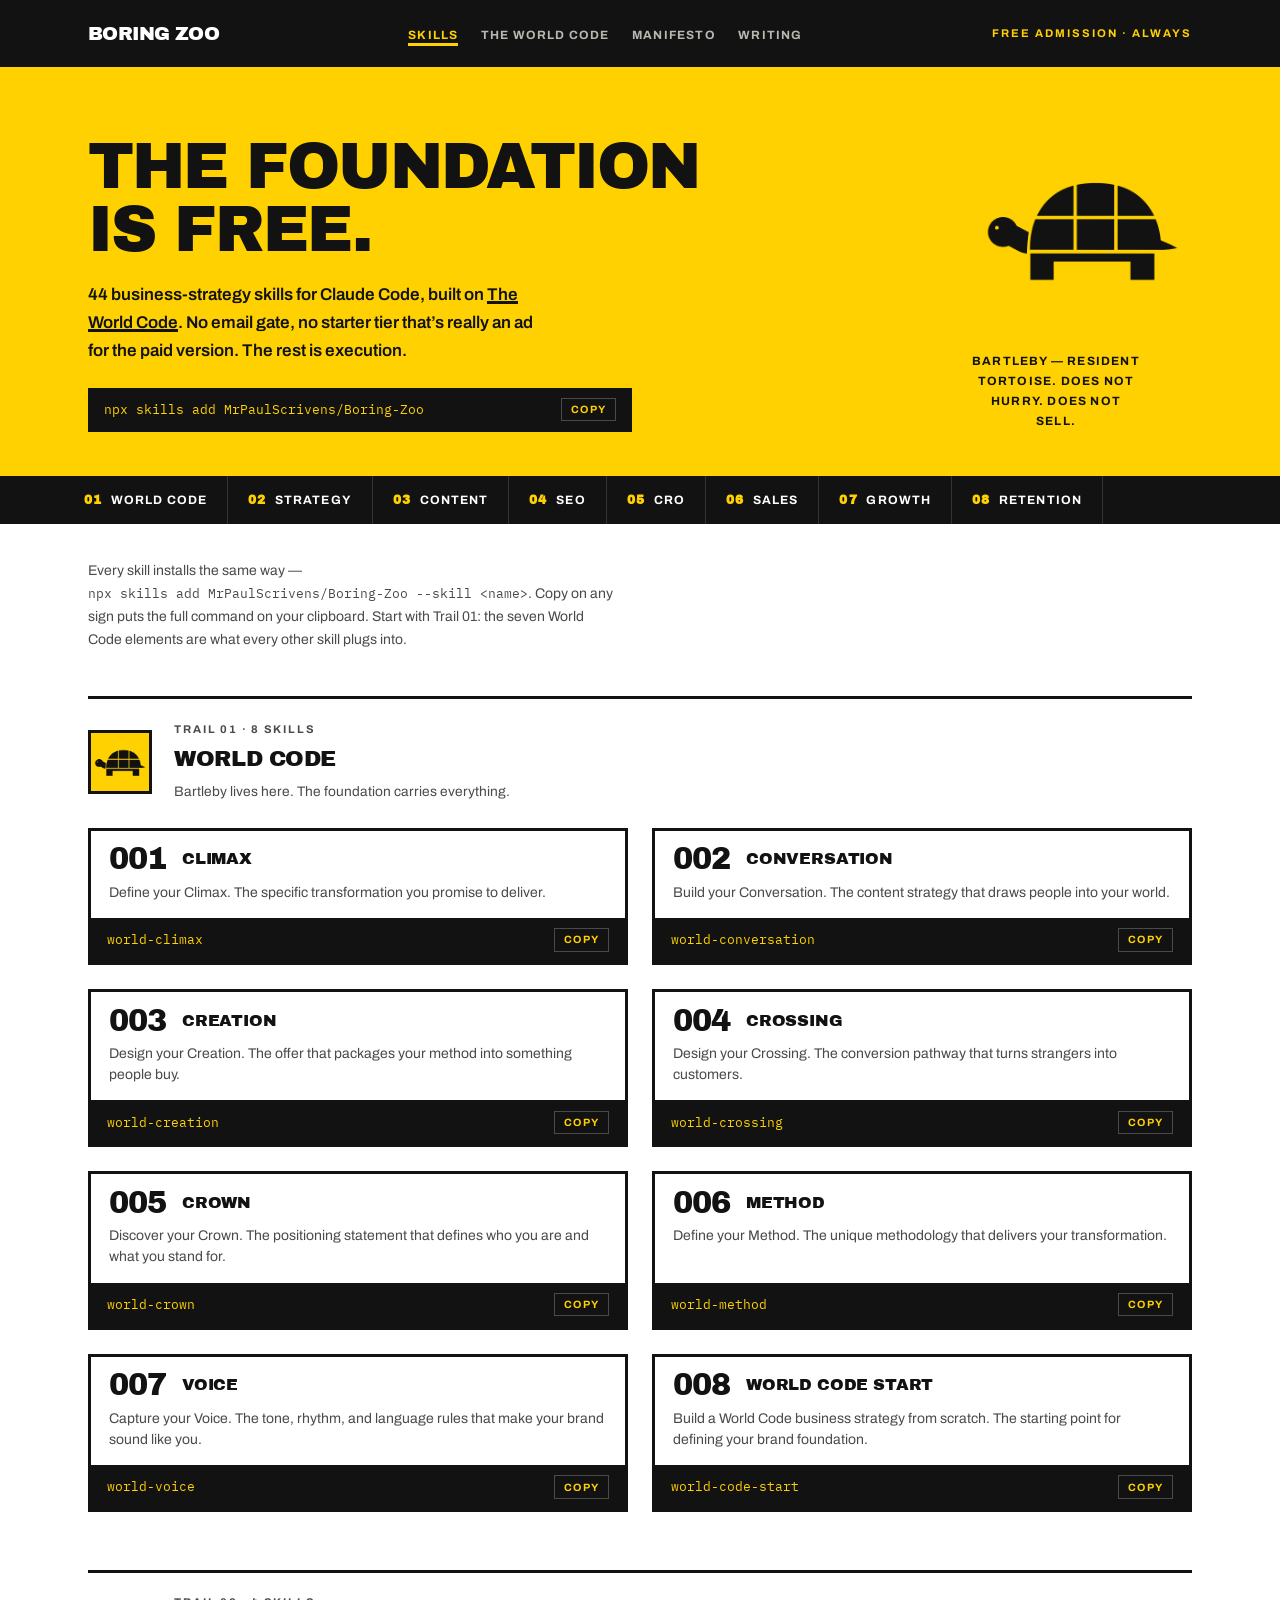
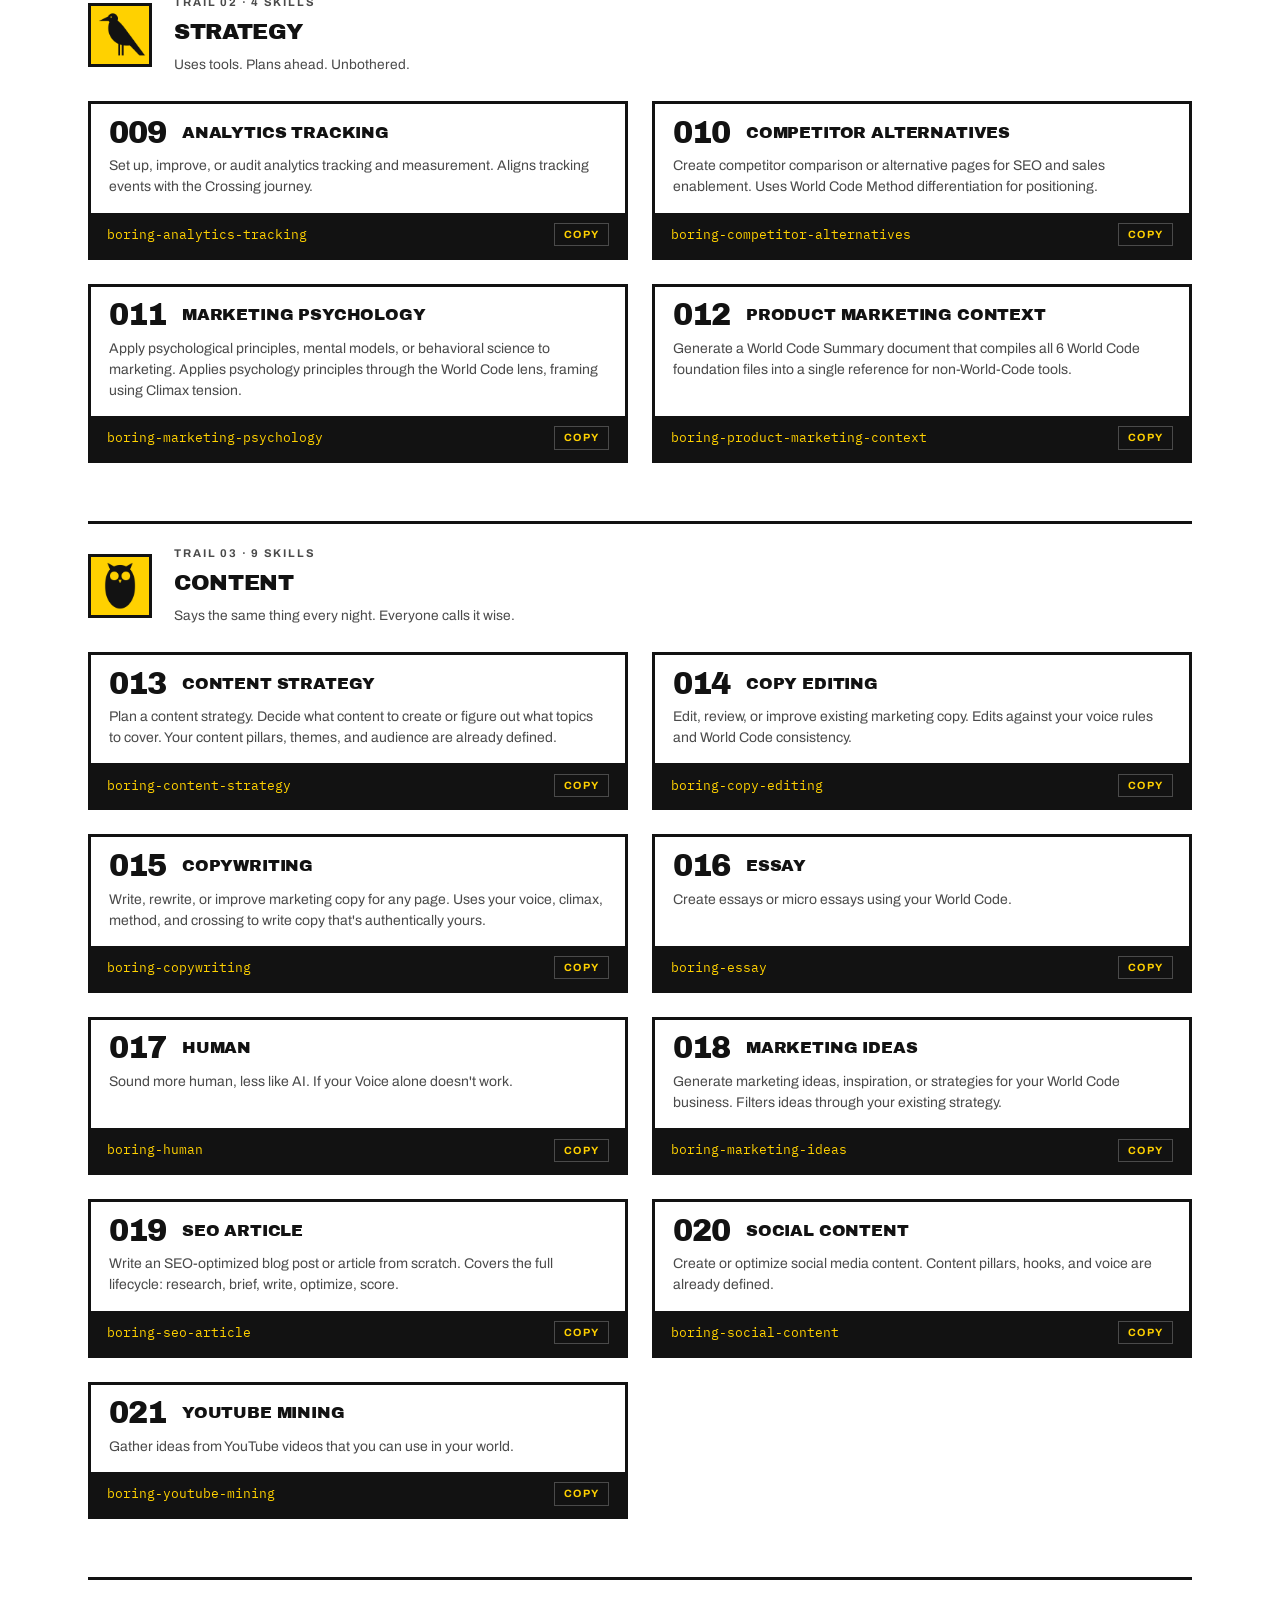
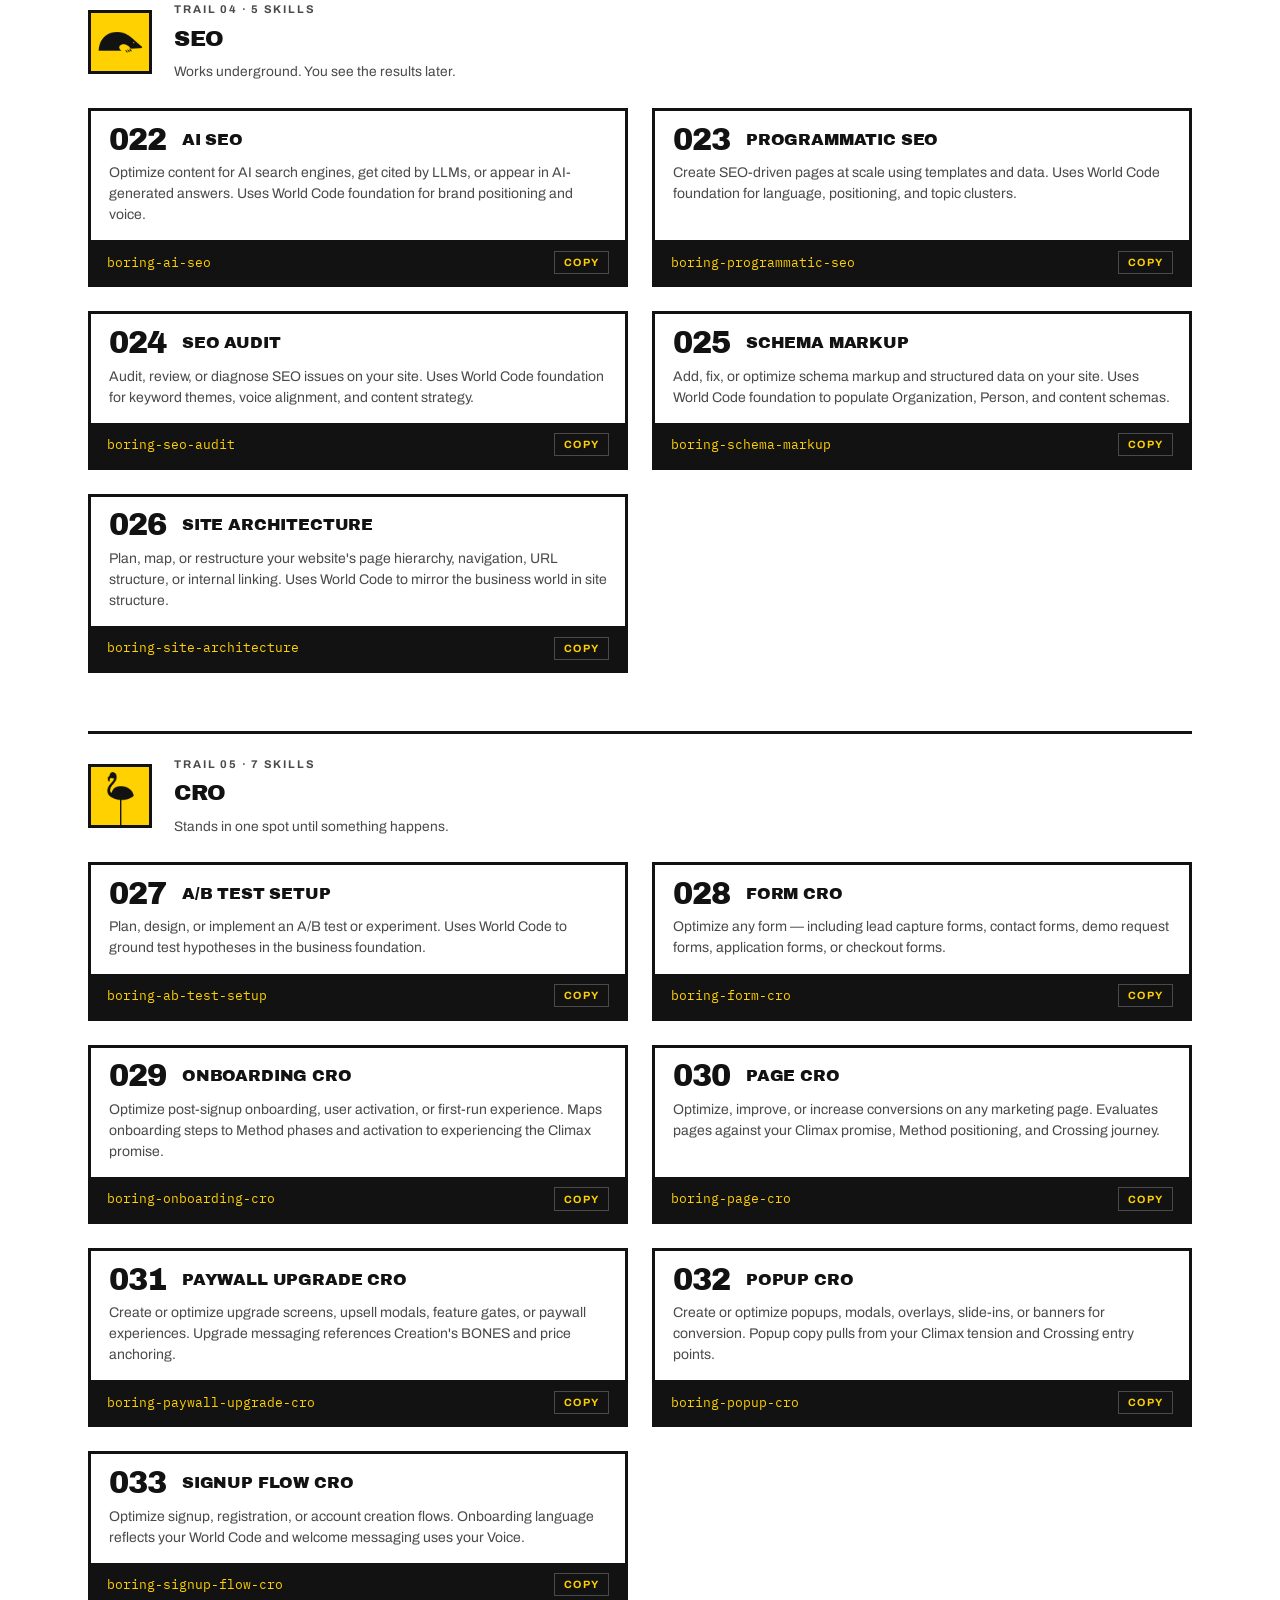
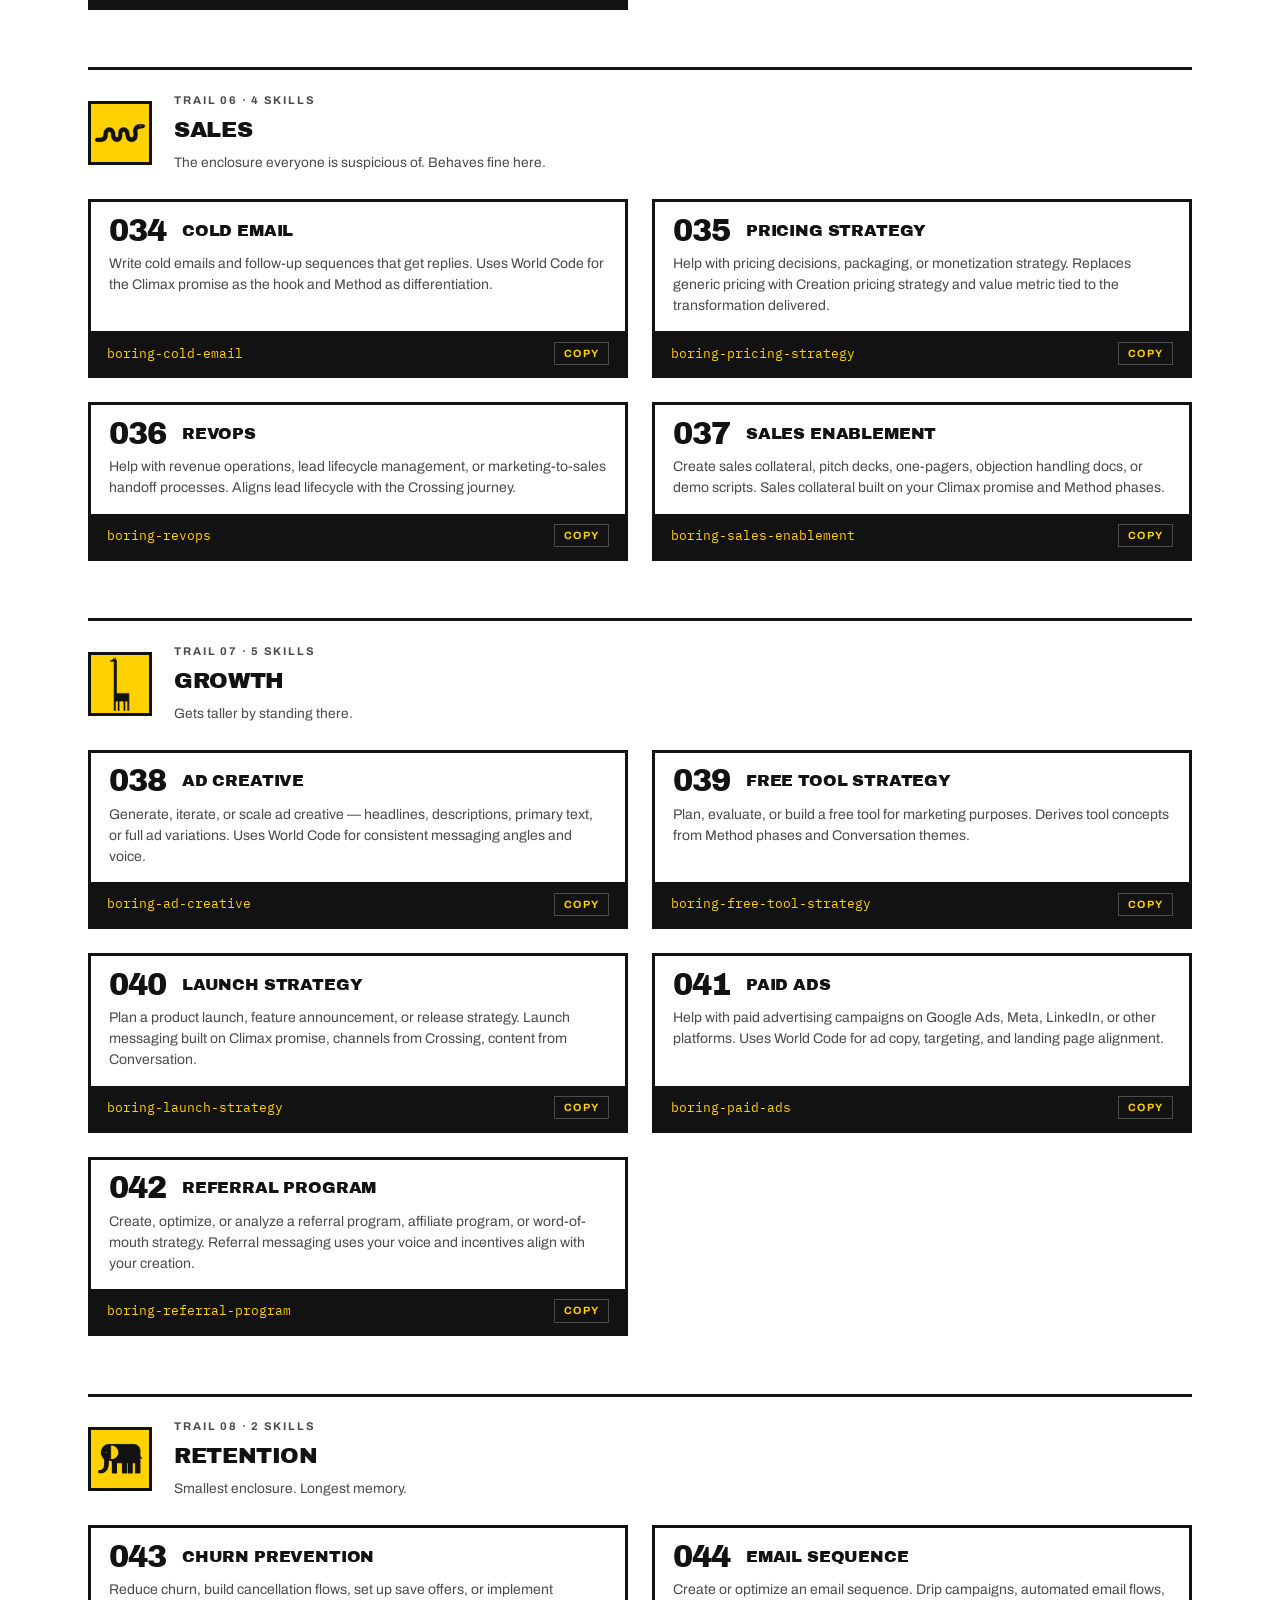
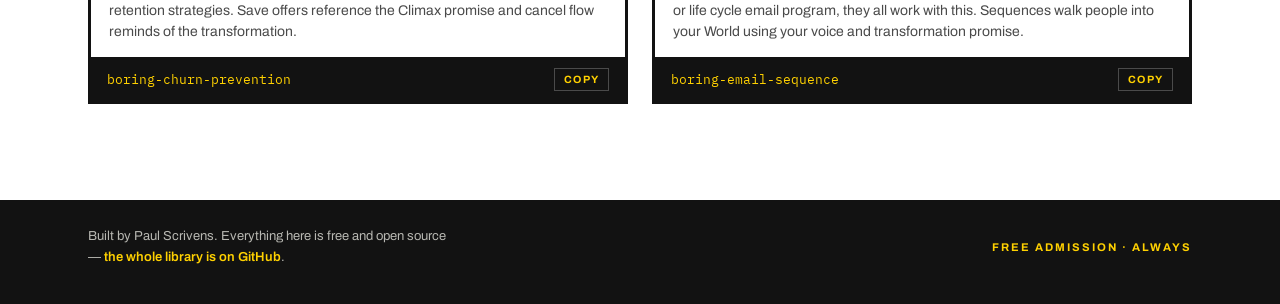
==== commit 2b82e3cd: "Redesign: v2 'Signed Park' — signage yellow, Archivo Black, pictogram menagerie Full visual rebuild " ====
--- a/index.html
+++ b/index.html
@@ -11,49 +11,55 @@
 <meta property="og:description" content="44 free, open-source business-strategy skills for Claude Code, built on The World Code. No email gate.">
 <meta property="og:url" content="https://boringzoo.com/">
 <meta name="twitter:card" content="summary">
-<meta name="theme-color" content="#F2EFE7">
+<meta name="theme-color" content="#FFD100">
+<link rel="icon" type="image/png" href="/favicon.png">
 <link rel="preconnect" href="https://fonts.googleapis.com">
 <link rel="preconnect" href="https://fonts.gstatic.com" crossorigin>
-<link rel="stylesheet" href="https://fonts.googleapis.com/css2?family=Newsreader:ital,opsz,wght@0,6..72,400..600;1,6..72,400&family=Public+Sans:wght@400;500;600&family=IBM+Plex+Mono:wght@400;500&display=swap">
+<link rel="stylesheet" href="https://fonts.googleapis.com/css2?family=Archivo:wght@400;500;600;700&family=Archivo+Black&family=IBM+Plex+Mono:wght@400;500&display=swap">
 <link rel="stylesheet" href="/style.css">
 </head>
 <body>
 <a class="skip" href="#main">Skip to content</a>
 <header class="site">
   <div class="wrap masthead">
-    <a class="wordmark" href="/">Boring Zoo</a>
+    <a class="wordmark" href="/">Boring&nbsp;Zoo</a>
     <nav class="site" aria-label="Primary"><ul><li><a href="/" aria-current="page">Skills</a></li><li><a href="/world-code/">The World Code</a></li><li><a href="/manifesto/">Manifesto</a></li><li><a href="/writing/">Writing</a></li></ul></nav>
+    <span class="admission">Free admission · always</span>
   </div>
 </header>
-<main id="main" class="wrap">
+<main id="main">
 <div class="hero">
-  <div class="hero-lede">
-    <h1>The foundation is free. The rest is execution.</h1>
-    <div class="standfirst"><p>44 business-strategy skills for Claude
-    Code, across 8 categories. No email gate, no starter tier
-    that&rsquo;s really an ad for the paid version. The actual strategy.</p></div>
-  </div>
-  <div class="callout">
-    <p class="label">Start here</p>
-    <h2>The World Code</h2>
-    <p>Seven elements that define how your business thinks, speaks, and sells.
-    Every other skill in the library plugs into it, so build this first.</p>
-    <div class="chips"><span>Voice</span><span>Climax</span><span>Method</span><span>Creation</span><span>Crown</span><span>Conversation</span><span>Crossing</span></div>
-    <p class="callout-cta"><a href="/world-code/">Read what it is</a>, or install
-    the whole library and run <code>/world-code-start</code>:</p>
-    <div class="cmd"><code>npx skills add MrPaulScrivens/Boring-Zoo</code><button class="copy" type="button" data-copy="npx skills add MrPaulScrivens/Boring-Zoo" aria-label="Copy install command">Copy</button></div>
+  <div class="wrap">
+    <div>
+      <h1>The foundation is free.</h1>
+      <p class="lede">44 business-strategy skills for Claude Code,
+      built on <a href="/world-code/" style="box-shadow:inset 0 -3px 0 #121212">The World Code</a>.
+      No email gate, no starter tier that&rsquo;s really an ad for the paid
+      version. The rest is execution.</p>
+      <div class="cmd"><code>npx skills add MrPaulScrivens/Boring-Zoo</code><button class="copy" type="button" data-copy="npx skills add MrPaulScrivens/Boring-Zoo" aria-label="Copy the install command for the whole library">Copy</button></div>
+    </div>
+    <div class="aside-sign">
+      <img class="bartleby" src="/assets/bartleby-hero.png" width="220" height="220"
+        alt="Bartleby, the Boring Zoo tortoise pictogram">
+      <p>Bartleby &mdash; resident tortoise. Does not hurry. Does not sell.</p>
+    </div>
   </div>
 </div>
-<p class="shelf-note">Every skill below installs the same way &mdash;
-<code>npx skills add MrPaulScrivens/Boring-Zoo --skill &lt;name&gt;</code>. Copy on any plaque puts
-the full command on your clipboard.</p>
-<section class="category"><p class="label">World Code <span class="n">&middot; 8</span></p><div class="shelf"><article class="plaque"><h3><a href="https://github.com/MrPaulScrivens/Boring-Zoo/tree/main/world-climax">Climax</a></h3><p>Define your Climax. The specific transformation you promise to deliver.</p><div class="cmd"><code>world-climax</code><button class="copy" type="button" data-copy="npx skills add MrPaulScrivens/Boring-Zoo --skill world-climax" aria-label="Copy install command for Climax">Copy</button></div></article><article class="plaque"><h3><a href="https://github.com/MrPaulScrivens/Boring-Zoo/tree/main/world-conversation">Conversation</a></h3><p>Build your Conversation. The content strategy that draws people into your world.</p><div class="cmd"><code>world-conversation</code><button class="copy" type="button" data-copy="npx skills add MrPaulScrivens/Boring-Zoo --skill world-conversation" aria-label="Copy install command for Conversation">Copy</button></div></article><article class="plaque"><h3><a href="https://github.com/MrPaulScrivens/Boring-Zoo/tree/main/world-creation">Creation</a></h3><p>Design your Creation. The offer that packages your method into something people buy.</p><div class="cmd"><code>world-creation</code><button class="copy" type="button" data-copy="npx skills add MrPaulScrivens/Boring-Zoo --skill world-creation" aria-label="Copy install command for Creation">Copy</button></div></article><article class="plaque"><h3><a href="https://github.com/MrPaulScrivens/Boring-Zoo/tree/main/world-crossing">Crossing</a></h3><p>Design your Crossing. The conversion pathway that turns strangers into customers.</p><div class="cmd"><code>world-crossing</code><button class="copy" type="button" data-copy="npx skills add MrPaulScrivens/Boring-Zoo --skill world-crossing" aria-label="Copy install command for Crossing">Copy</button></div></article><article class="plaque"><h3><a href="https://github.com/MrPaulScrivens/Boring-Zoo/tree/main/world-crown">Crown</a></h3><p>Discover your Crown. The positioning statement that defines who you are and what you stand for.</p><div class="cmd"><code>world-crown</code><button class="copy" type="button" data-copy="npx skills add MrPaulScrivens/Boring-Zoo --skill world-crown" aria-label="Copy install command for Crown">Copy</button></div></article><article class="plaque"><h3><a href="https://github.com/MrPaulScrivens/Boring-Zoo/tree/main/world-method">Method</a></h3><p>Define your Method. The unique methodology that delivers your transformation.</p><div class="cmd"><code>world-method</code><button class="copy" type="button" data-copy="npx skills add MrPaulScrivens/Boring-Zoo --skill world-method" aria-label="Copy install command for Method">Copy</button></div></article><article class="plaque"><h3><a href="https://github.com/MrPaulScrivens/Boring-Zoo/tree/main/world-voice">Voice</a></h3><p>Capture your Voice. The tone, rhythm, and language rules that make your brand sound like you.</p><div class="cmd"><code>world-voice</code><button class="copy" type="button" data-copy="npx skills add MrPaulScrivens/Boring-Zoo --skill world-voice" aria-label="Copy install command for Voice">Copy</button></div></article><article class="plaque"><h3><a href="https://github.com/MrPaulScrivens/Boring-Zoo/tree/main/world-code-start">World Code Start</a></h3><p>Build a World Code business strategy from scratch. The starting point for defining your brand foundation.</p><div class="cmd"><code>world-code-start</code><button class="copy" type="button" data-copy="npx skills add MrPaulScrivens/Boring-Zoo --skill world-code-start" aria-label="Copy install command for World Code Start">Copy</button></div></article></div></section><section class="category"><p class="label">CRO <span class="n">&middot; 7</span></p><div class="shelf"><article class="plaque"><h3><a href="https://github.com/MrPaulScrivens/Boring-Zoo/tree/main/boring-ab-test-setup">A/B Test Setup</a></h3><p>Plan, design, or implement an A/B test or experiment. Uses World Code to ground test hypotheses in the business foundation.</p><div class="cmd"><code>boring-ab-test-setup</code><button class="copy" type="button" data-copy="npx skills add MrPaulScrivens/Boring-Zoo --skill boring-ab-test-setup" aria-label="Copy install command for A/B Test Setup">Copy</button></div></article><article class="plaque"><h3><a href="https://github.com/MrPaulScrivens/Boring-Zoo/tree/main/boring-form-cro">Form CRO</a></h3><p>Optimize any form — including lead capture forms, contact forms, demo request forms, application forms, or checkout forms.</p><div class="cmd"><code>boring-form-cro</code><button class="copy" type="button" data-copy="npx skills add MrPaulScrivens/Boring-Zoo --skill boring-form-cro" aria-label="Copy install command for Form CRO">Copy</button></div></article><article class="plaque"><h3><a href="https://github.com/MrPaulScrivens/Boring-Zoo/tree/main/boring-onboarding-cro">Onboarding CRO</a></h3><p>Optimize post-signup onboarding, user activation, or first-run experience. Maps onboarding steps to Method phases and activation to experiencing the Climax promise.</p><div class="cmd"><code>boring-onboarding-cro</code><button class="copy" type="button" data-copy="npx skills add MrPaulScrivens/Boring-Zoo --skill boring-onboarding-cro" aria-label="Copy install command for Onboarding CRO">Copy</button></div></article><article class="plaque"><h3><a href="https://github.com/MrPaulScrivens/Boring-Zoo/tree/main/boring-page-cro">Page CRO</a></h3><p>Optimize, improve, or increase conversions on any marketing page. Evaluates pages against your Climax promise, Method positioning, and Crossing journey.</p><div class="cmd"><code>boring-page-cro</code><button class="copy" type="button" data-copy="npx skills add MrPaulScrivens/Boring-Zoo --skill boring-page-cro" aria-label="Copy install command for Page CRO">Copy</button></div></article><article class="plaque"><h3><a href="https://github.com/MrPaulScrivens/Boring-Zoo/tree/main/boring-paywall-upgrade-cro">Paywall Upgrade CRO</a></h3><p>Create or optimize upgrade screens, upsell modals, feature gates, or paywall experiences. Upgrade messaging references Creation&#x27;s BONES and price anchoring.</p><div class="cmd"><code>boring-paywall-upgrade-cro</code><button class="copy" type="button" data-copy="npx skills add MrPaulScrivens/Boring-Zoo --skill boring-paywall-upgrade-cro" aria-label="Copy install command for Paywall Upgrade CRO">Copy</button></div></article><article class="plaque"><h3><a href="https://github.com/MrPaulScrivens/Boring-Zoo/tree/main/boring-popup-cro">Popup CRO</a></h3><p>Create or optimize popups, modals, overlays, slide-ins, or banners for conversion. Popup copy pulls from your Climax tension and Crossing entry points.</p><div class="cmd"><code>boring-popup-cro</code><button class="copy" type="button" data-copy="npx skills add MrPaulScrivens/Boring-Zoo --skill boring-popup-cro" aria-label="Copy install command for Popup CRO">Copy</button></div></article><article class="plaque"><h3><a href="https://github.com/MrPaulScrivens/Boring-Zoo/tree/main/boring-signup-flow-cro">Signup Flow CRO</a></h3><p>Optimize signup, registration, or account creation flows. Onboarding language reflects your World Code and welcome messaging uses your Voice.</p><div class="cmd"><code>boring-signup-flow-cro</code><button class="copy" type="button" data-copy="npx skills add MrPaulScrivens/Boring-Zoo --skill boring-signup-flow-cro" aria-label="Copy install command for Signup Flow CRO">Copy</button></div></article></div></section><section class="category"><p class="label">Content <span class="n">&middot; 9</span></p><div class="shelf"><article class="plaque"><h3><a href="https://github.com/MrPaulScrivens/Boring-Zoo/tree/main/boring-content-strategy">Content Strategy</a></h3><p>Plan a content strategy. Decide what content to create or figure out what topics to cover. Your content pillars, themes, and audience are already defined.</p><div class="cmd"><code>boring-content-strategy</code><button class="copy" type="button" data-copy="npx skills add MrPaulScrivens/Boring-Zoo --skill boring-content-strategy" aria-label="Copy install command for Content Strategy">Copy</button></div></article><article class="plaque"><h3><a href="https://github.com/MrPaulScrivens/Boring-Zoo/tree/main/boring-copy-editing">Copy Editing</a></h3><p>Edit, review, or improve existing marketing copy. Edits against your voice rules and World Code consistency.</p><div class="cmd"><code>boring-copy-editing</code><button class="copy" type="button" data-copy="npx skills add MrPaulScrivens/Boring-Zoo --skill boring-copy-editing" aria-label="Copy install command for Copy Editing">Copy</button></div></article><article class="plaque"><h3><a href="https://github.com/MrPaulScrivens/Boring-Zoo/tree/main/boring-copywriting">Copywriting</a></h3><p>Write, rewrite, or improve marketing copy for any page. Uses your voice, climax, method, and crossing to write copy that&#x27;s authentically yours.</p><div class="cmd"><code>boring-copywriting</code><button class="copy" type="button" data-copy="npx skills add MrPaulScrivens/Boring-Zoo --skill boring-copywriting" aria-label="Copy install command for Copywriting">Copy</button></div></article><article class="plaque"><h3><a href="https://github.com/MrPaulScrivens/Boring-Zoo/tree/main/boring-essay">Essay</a></h3><p>Create essays or micro essays using your World Code.</p><div class="cmd"><code>boring-essay</code><button class="copy" type="button" data-copy="npx skills add MrPaulScrivens/Boring-Zoo --skill boring-essay" aria-label="Copy install command for Essay">Copy</button></div></article><article class="plaque"><h3><a href="https://github.com/MrPaulScrivens/Boring-Zoo/tree/main/boring-human">Human</a></h3><p>Sound more human, less like AI. If your Voice alone doesn&#x27;t work.</p><div class="cmd"><code>boring-human</code><button class="copy" type="button" data-copy="npx skills add MrPaulScrivens/Boring-Zoo --skill boring-human" aria-label="Copy install command for Human">Copy</button></div></article><article class="plaque"><h3><a href="https://github.com/MrPaulScrivens/Boring-Zoo/tree/main/boring-marketing-ideas">Marketing Ideas</a></h3><p>Generate marketing ideas, inspiration, or strategies for your World Code business. Filters ideas through your existing strategy.</p><div class="cmd"><code>boring-marketing-ideas</code><button class="copy" type="button" data-copy="npx skills add MrPaulScrivens/Boring-Zoo --skill boring-marketing-ideas" aria-label="Copy install command for Marketing Ideas">Copy</button></div></article><article class="plaque"><h3><a href="https://github.com/MrPaulScrivens/Boring-Zoo/tree/main/boring-seo-article">SEO Article</a></h3><p>Write an SEO-optimized blog post or article from scratch. Covers the full lifecycle: research, brief, write, optimize, score.</p><div class="cmd"><code>boring-seo-article</code><button class="copy" type="button" data-copy="npx skills add MrPaulScrivens/Boring-Zoo --skill boring-seo-article" aria-label="Copy install command for SEO Article">Copy</button></div></article><article class="plaque"><h3><a href="https://github.com/MrPaulScrivens/Boring-Zoo/tree/main/boring-social-content">Social Content</a></h3><p>Create or optimize social media content. Content pillars, hooks, and voice are already defined.</p><div class="cmd"><code>boring-social-content</code><button class="copy" type="button" data-copy="npx skills add MrPaulScrivens/Boring-Zoo --skill boring-social-content" aria-label="Copy install command for Social Content">Copy</button></div></article><article class="plaque"><h3><a href="https://github.com/MrPaulScrivens/Boring-Zoo/tree/main/boring-youtube-mining">YouTube Mining</a></h3><p>Gather ideas from YouTube videos that you can use in your world.</p><div class="cmd"><code>boring-youtube-mining</code><button class="copy" type="button" data-copy="npx skills add MrPaulScrivens/Boring-Zoo --skill boring-youtube-mining" aria-label="Copy install command for YouTube Mining">Copy</button></div></article></div></section><section class="category"><p class="label">Growth <span class="n">&middot; 5</span></p><div class="shelf"><article class="plaque"><h3><a href="https://github.com/MrPaulScrivens/Boring-Zoo/tree/main/boring-ad-creative">Ad Creative</a></h3><p>Generate, iterate, or scale ad creative — headlines, descriptions, primary text, or full ad variations. Uses World Code for consistent messaging angles and voice.</p><div class="cmd"><code>boring-ad-creative</code><button class="copy" type="button" data-copy="npx skills add MrPaulScrivens/Boring-Zoo --skill boring-ad-creative" aria-label="Copy install command for Ad Creative">Copy</button></div></article><article class="plaque"><h3><a href="https://github.com/MrPaulScrivens/Boring-Zoo/tree/main/boring-free-tool-strategy">Free Tool Strategy</a></h3><p>Plan, evaluate, or build a free tool for marketing purposes. Derives tool concepts from Method phases and Conversation themes.</p><div class="cmd"><code>boring-free-tool-strategy</code><button class="copy" type="button" data-copy="npx skills add MrPaulScrivens/Boring-Zoo --skill boring-free-tool-strategy" aria-label="Copy install command for Free Tool Strategy">Copy</button></div></article><article class="plaque"><h3><a href="https://github.com/MrPaulScrivens/Boring-Zoo/tree/main/boring-launch-strategy">Launch Strategy</a></h3><p>Plan a product launch, feature announcement, or release strategy. Launch messaging built on Climax promise, channels from Crossing, content from Conversation.</p><div class="cmd"><code>boring-launch-strategy</code><button class="copy" type="button" data-copy="npx skills add MrPaulScrivens/Boring-Zoo --skill boring-launch-strategy" aria-label="Copy install command for Launch Strategy">Copy</button></div></article><article class="plaque"><h3><a href="https://github.com/MrPaulScrivens/Boring-Zoo/tree/main/boring-paid-ads">Paid Ads</a></h3><p>Help with paid advertising campaigns on Google Ads, Meta, LinkedIn, or other platforms. Uses World Code for ad copy, targeting, and landing page alignment.</p><div class="cmd"><code>boring-paid-ads</code><button class="copy" type="button" data-copy="npx skills add MrPaulScrivens/Boring-Zoo --skill boring-paid-ads" aria-label="Copy install command for Paid Ads">Copy</button></div></article><article class="plaque"><h3><a href="https://github.com/MrPaulScrivens/Boring-Zoo/tree/main/boring-referral-program">Referral Program</a></h3><p>Create, optimize, or analyze a referral program, affiliate program, or word-of-mouth strategy. Referral messaging uses your voice and incentives align with your creation.</p><div class="cmd"><code>boring-referral-program</code><button class="copy" type="button" data-copy="npx skills add MrPaulScrivens/Boring-Zoo --skill boring-referral-program" aria-label="Copy install command for Referral Program">Copy</button></div></article></div></section><section class="category"><p class="label">Retention <span class="n">&middot; 2</span></p><div class="shelf"><article class="plaque"><h3><a href="https://github.com/MrPaulScrivens/Boring-Zoo/tree/main/boring-churn-prevention">Churn Prevention</a></h3><p>Reduce churn, build cancellation flows, set up save offers, or implement retention strategies. Save offers reference the Climax promise and cancel flow reminds of the transformation.</p><div class="cmd"><code>boring-churn-prevention</code><button class="copy" type="button" data-copy="npx skills add MrPaulScrivens/Boring-Zoo --skill boring-churn-prevention" aria-label="Copy install command for Churn Prevention">Copy</button></div></article><article class="plaque"><h3><a href="https://github.com/MrPaulScrivens/Boring-Zoo/tree/main/boring-email-sequence">Email Sequence</a></h3><p>Create or optimize an email sequence. Drip campaigns, automated email flows, or life cycle email program, they all work with this. Sequences walk people into your World using your voice and transformation promise.</p><div class="cmd"><code>boring-email-sequence</code><button class="copy" type="button" data-copy="npx skills add MrPaulScrivens/Boring-Zoo --skill boring-email-sequence" aria-label="Copy install command for Email Sequence">Copy</button></div></article></div></section><section class="category"><p class="label">SEO <span class="n">&middot; 5</span></p><div class="shelf"><article class="plaque"><h3><a href="https://github.com/MrPaulScrivens/Boring-Zoo/tree/main/boring-ai-seo">AI SEO</a></h3><p>Optimize content for AI search engines, get cited by LLMs, or appear in AI-generated answers. Uses World Code foundation for brand positioning and voice.</p><div class="cmd"><code>boring-ai-seo</code><button class="copy" type="button" data-copy="npx skills add MrPaulScrivens/Boring-Zoo --skill boring-ai-seo" aria-label="Copy install command for AI SEO">Copy</button></div></article><article class="plaque"><h3><a href="https://github.com/MrPaulScrivens/Boring-Zoo/tree/main/boring-programmatic-seo">Programmatic SEO</a></h3><p>Create SEO-driven pages at scale using templates and data. Uses World Code foundation for language, positioning, and topic clusters.</p><div class="cmd"><code>boring-programmatic-seo</code><button class="copy" type="button" data-copy="npx skills add MrPaulScrivens/Boring-Zoo --skill boring-programmatic-seo" aria-label="Copy install command for Programmatic SEO">Copy</button></div></article><article class="plaque"><h3><a href="https://github.com/MrPaulScrivens/Boring-Zoo/tree/main/boring-seo-audit">SEO Audit</a></h3><p>Audit, review, or diagnose SEO issues on your site. Uses World Code foundation for keyword themes, voice alignment, and content strategy.</p><div class="cmd"><code>boring-seo-audit</code><button class="copy" type="button" data-copy="npx skills add MrPaulScrivens/Boring-Zoo --skill boring-seo-audit" aria-label="Copy install command for SEO Audit">Copy</button></div></article><article class="plaque"><h3><a href="https://github.com/MrPaulScrivens/Boring-Zoo/tree/main/boring-schema-markup">Schema Markup</a></h3><p>Add, fix, or optimize schema markup and structured data on your site. Uses World Code foundation to populate Organization, Person, and content schemas.</p><div class="cmd"><code>boring-schema-markup</code><button class="copy" type="button" data-copy="npx skills add MrPaulScrivens/Boring-Zoo --skill boring-schema-markup" aria-label="Copy install command for Schema Markup">Copy</button></div></article><article class="plaque"><h3><a href="https://github.com/MrPaulScrivens/Boring-Zoo/tree/main/boring-site-architecture">Site Architecture</a></h3><p>Plan, map, or restructure your website&#x27;s page hierarchy, navigation, URL structure, or internal linking. Uses World Code to mirror the business world in site structure.</p><div class="cmd"><code>boring-site-architecture</code><button class="copy" type="button" data-copy="npx skills add MrPaulScrivens/Boring-Zoo --skill boring-site-architecture" aria-label="Copy install command for Site Architecture">Copy</button></div></article></div></section><section class="category"><p class="label">Sales <span class="n">&middot; 4</span></p><div class="shelf"><article class="plaque"><h3><a href="https://github.com/MrPaulScrivens/Boring-Zoo/tree/main/boring-cold-email">Cold Email</a></h3><p>Write cold emails and follow-up sequences that get replies. Uses World Code for the Climax promise as the hook and Method as differentiation.</p><div class="cmd"><code>boring-cold-email</code><button class="copy" type="button" data-copy="npx skills add MrPaulScrivens/Boring-Zoo --skill boring-cold-email" aria-label="Copy install command for Cold Email">Copy</button></div></article><article class="plaque"><h3><a href="https://github.com/MrPaulScrivens/Boring-Zoo/tree/main/boring-pricing-strategy">Pricing Strategy</a></h3><p>Help with pricing decisions, packaging, or monetization strategy. Replaces generic pricing with Creation pricing strategy and value metric tied to the transformation delivered.</p><div class="cmd"><code>boring-pricing-strategy</code><button class="copy" type="button" data-copy="npx skills add MrPaulScrivens/Boring-Zoo --skill boring-pricing-strategy" aria-label="Copy install command for Pricing Strategy">Copy</button></div></article><article class="plaque"><h3><a href="https://github.com/MrPaulScrivens/Boring-Zoo/tree/main/boring-revops">RevOps</a></h3><p>Help with revenue operations, lead lifecycle management, or marketing-to-sales handoff processes. Aligns lead lifecycle with the Crossing journey.</p><div class="cmd"><code>boring-revops</code><button class="copy" type="button" data-copy="npx skills add MrPaulScrivens/Boring-Zoo --skill boring-revops" aria-label="Copy install command for RevOps">Copy</button></div></article><article class="plaque"><h3><a href="https://github.com/MrPaulScrivens/Boring-Zoo/tree/main/boring-sales-enablement">Sales Enablement</a></h3><p>Create sales collateral, pitch decks, one-pagers, objection handling docs, or demo scripts. Sales collateral built on your Climax promise and Method phases.</p><div class="cmd"><code>boring-sales-enablement</code><button class="copy" type="button" data-copy="npx skills add MrPaulScrivens/Boring-Zoo --skill boring-sales-enablement" aria-label="Copy install command for Sales Enablement">Copy</button></div></article></div></section><section class="category"><p class="label">Strategy <span class="n">&middot; 4</span></p><div class="shelf"><article class="plaque"><h3><a href="https://github.com/MrPaulScrivens/Boring-Zoo/tree/main/boring-analytics-tracking">Analytics Tracking</a></h3><p>Set up, improve, or audit analytics tracking and measurement. Aligns tracking events with the Crossing journey.</p><div class="cmd"><code>boring-analytics-tracking</code><button class="copy" type="button" data-copy="npx skills add MrPaulScrivens/Boring-Zoo --skill boring-analytics-tracking" aria-label="Copy install command for Analytics Tracking">Copy</button></div></article><article class="plaque"><h3><a href="https://github.com/MrPaulScrivens/Boring-Zoo/tree/main/boring-competitor-alternatives">Competitor Alternatives</a></h3><p>Create competitor comparison or alternative pages for SEO and sales enablement. Uses World Code Method differentiation for positioning.</p><div class="cmd"><code>boring-competitor-alternatives</code><button class="copy" type="button" data-copy="npx skills add MrPaulScrivens/Boring-Zoo --skill boring-competitor-alternatives" aria-label="Copy install command for Competitor Alternatives">Copy</button></div></article><article class="plaque"><h3><a href="https://github.com/MrPaulScrivens/Boring-Zoo/tree/main/boring-marketing-psychology">Marketing Psychology</a></h3><p>Apply psychological principles, mental models, or behavioral science to marketing. Applies psychology principles through the World Code lens, framing using Climax tension.</p><div class="cmd"><code>boring-marketing-psychology</code><button class="copy" type="button" data-copy="npx skills add MrPaulScrivens/Boring-Zoo --skill boring-marketing-psychology" aria-label="Copy install command for Marketing Psychology">Copy</button></div></article><article class="plaque"><h3><a href="https://github.com/MrPaulScrivens/Boring-Zoo/tree/main/boring-product-marketing-context">Product Marketing Context</a></h3><p>Generate a World Code Summary document that compiles all 6 World Code foundation files into a single reference for non-World-Code tools.</p><div class="cmd"><code>boring-product-marketing-context</code><button class="copy" type="button" data-copy="npx skills add MrPaulScrivens/Boring-Zoo --skill boring-product-marketing-context" aria-label="Copy install command for Product Marketing Context">Copy</button></div></article></div></section>
+<nav class="trails" aria-label="Enclosures"><div class="wrap" style="padding:0"><ul><li><a href="#world-code"><em>01</em>WORLD CODE</a></li><li><a href="#strategy"><em>02</em>STRATEGY</a></li><li><a href="#content"><em>03</em>CONTENT</a></li><li><a href="#seo"><em>04</em>SEO</a></li><li><a href="#cro"><em>05</em>CRO</a></li><li><a href="#sales"><em>06</em>SALES</a></li><li><a href="#growth"><em>07</em>GROWTH</a></li><li><a href="#retention"><em>08</em>RETENTION</a></li></ul></div></nav>
+<div class="wrap">
+<p class="shelf-note" style="margin-top:2.2rem">Every skill installs the same
+way &mdash; <code>npx skills add MrPaulScrivens/Boring-Zoo --skill &lt;name&gt;</code>. Copy on any
+sign puts the full command on your clipboard. Start with Trail 01: the seven
+World Code elements are what every other skill plugs into.</p>
+<section class="enclosure" id="world-code"><div class="enc-head"><img class="pict-tile" src="/assets/pict-tortoise.png" width="64" height="64" alt="" loading="lazy"><div><p class="label">Trail 01 &middot; 8 skills</p><h2>World Code</h2><p class="says">Bartleby lives here. The foundation carries everything.</p></div></div><div class="shelf"><article class="sign"><div class="top"><span class="num">001</span><h3><a href="https://github.com/MrPaulScrivens/Boring-Zoo/tree/main/world-climax">Climax</a></h3></div><p>Define your Climax. The specific transformation you promise to deliver.</p><div class="cmd"><code>world-climax</code><button class="copy" type="button" data-copy="npx skills add MrPaulScrivens/Boring-Zoo --skill world-climax" aria-label="Copy install command for Climax">Copy</button></div></article><article class="sign"><div class="top"><span class="num">002</span><h3><a href="https://github.com/MrPaulScrivens/Boring-Zoo/tree/main/world-conversation">Conversation</a></h3></div><p>Build your Conversation. The content strategy that draws people into your world.</p><div class="cmd"><code>world-conversation</code><button class="copy" type="button" data-copy="npx skills add MrPaulScrivens/Boring-Zoo --skill world-conversation" aria-label="Copy install command for Conversation">Copy</button></div></article><article class="sign"><div class="top"><span class="num">003</span><h3><a href="https://github.com/MrPaulScrivens/Boring-Zoo/tree/main/world-creation">Creation</a></h3></div><p>Design your Creation. The offer that packages your method into something people buy.</p><div class="cmd"><code>world-creation</code><button class="copy" type="button" data-copy="npx skills add MrPaulScrivens/Boring-Zoo --skill world-creation" aria-label="Copy install command for Creation">Copy</button></div></article><article class="sign"><div class="top"><span class="num">004</span><h3><a href="https://github.com/MrPaulScrivens/Boring-Zoo/tree/main/world-crossing">Crossing</a></h3></div><p>Design your Crossing. The conversion pathway that turns strangers into customers.</p><div class="cmd"><code>world-crossing</code><button class="copy" type="button" data-copy="npx skills add MrPaulScrivens/Boring-Zoo --skill world-crossing" aria-label="Copy install command for Crossing">Copy</button></div></article><article class="sign"><div class="top"><span class="num">005</span><h3><a href="https://github.com/MrPaulScrivens/Boring-Zoo/tree/main/world-crown">Crown</a></h3></div><p>Discover your Crown. The positioning statement that defines who you are and what you stand for.</p><div class="cmd"><code>world-crown</code><button class="copy" type="button" data-copy="npx skills add MrPaulScrivens/Boring-Zoo --skill world-crown" aria-label="Copy install command for Crown">Copy</button></div></article><article class="sign"><div class="top"><span class="num">006</span><h3><a href="https://github.com/MrPaulScrivens/Boring-Zoo/tree/main/world-method">Method</a></h3></div><p>Define your Method. The unique methodology that delivers your transformation.</p><div class="cmd"><code>world-method</code><button class="copy" type="button" data-copy="npx skills add MrPaulScrivens/Boring-Zoo --skill world-method" aria-label="Copy install command for Method">Copy</button></div></article><article class="sign"><div class="top"><span class="num">007</span><h3><a href="https://github.com/MrPaulScrivens/Boring-Zoo/tree/main/world-voice">Voice</a></h3></div><p>Capture your Voice. The tone, rhythm, and language rules that make your brand sound like you.</p><div class="cmd"><code>world-voice</code><button class="copy" type="button" data-copy="npx skills add MrPaulScrivens/Boring-Zoo --skill world-voice" aria-label="Copy install command for Voice">Copy</button></div></article><article class="sign"><div class="top"><span class="num">008</span><h3><a href="https://github.com/MrPaulScrivens/Boring-Zoo/tree/main/world-code-start">World Code Start</a></h3></div><p>Build a World Code business strategy from scratch. The starting point for defining your brand foundation.</p><div class="cmd"><code>world-code-start</code><button class="copy" type="button" data-copy="npx skills add MrPaulScrivens/Boring-Zoo --skill world-code-start" aria-label="Copy install command for World Code Start">Copy</button></div></article></div></section><section class="enclosure" id="strategy"><div class="enc-head"><img class="pict-tile" src="/assets/pict-crow.png" width="64" height="64" alt="" loading="lazy"><div><p class="label">Trail 02 &middot; 4 skills</p><h2>Strategy</h2><p class="says">Uses tools. Plans ahead. Unbothered.</p></div></div><div class="shelf"><article class="sign"><div class="top"><span class="num">009</span><h3><a href="https://github.com/MrPaulScrivens/Boring-Zoo/tree/main/boring-analytics-tracking">Analytics Tracking</a></h3></div><p>Set up, improve, or audit analytics tracking and measurement. Aligns tracking events with the Crossing journey.</p><div class="cmd"><code>boring-analytics-tracking</code><button class="copy" type="button" data-copy="npx skills add MrPaulScrivens/Boring-Zoo --skill boring-analytics-tracking" aria-label="Copy install command for Analytics Tracking">Copy</button></div></article><article class="sign"><div class="top"><span class="num">010</span><h3><a href="https://github.com/MrPaulScrivens/Boring-Zoo/tree/main/boring-competitor-alternatives">Competitor Alternatives</a></h3></div><p>Create competitor comparison or alternative pages for SEO and sales enablement. Uses World Code Method differentiation for positioning.</p><div class="cmd"><code>boring-competitor-alternatives</code><button class="copy" type="button" data-copy="npx skills add MrPaulScrivens/Boring-Zoo --skill boring-competitor-alternatives" aria-label="Copy install command for Competitor Alternatives">Copy</button></div></article><article class="sign"><div class="top"><span class="num">011</span><h3><a href="https://github.com/MrPaulScrivens/Boring-Zoo/tree/main/boring-marketing-psychology">Marketing Psychology</a></h3></div><p>Apply psychological principles, mental models, or behavioral science to marketing. Applies psychology principles through the World Code lens, framing using Climax tension.</p><div class="cmd"><code>boring-marketing-psychology</code><button class="copy" type="button" data-copy="npx skills add MrPaulScrivens/Boring-Zoo --skill boring-marketing-psychology" aria-label="Copy install command for Marketing Psychology">Copy</button></div></article><article class="sign"><div class="top"><span class="num">012</span><h3><a href="https://github.com/MrPaulScrivens/Boring-Zoo/tree/main/boring-product-marketing-context">Product Marketing Context</a></h3></div><p>Generate a World Code Summary document that compiles all 6 World Code foundation files into a single reference for non-World-Code tools.</p><div class="cmd"><code>boring-product-marketing-context</code><button class="copy" type="button" data-copy="npx skills add MrPaulScrivens/Boring-Zoo --skill boring-product-marketing-context" aria-label="Copy install command for Product Marketing Context">Copy</button></div></article></div></section><section class="enclosure" id="content"><div class="enc-head"><img class="pict-tile" src="/assets/pict-owl.png" width="64" height="64" alt="" loading="lazy"><div><p class="label">Trail 03 &middot; 9 skills</p><h2>Content</h2><p class="says">Says the same thing every night. Everyone calls it wise.</p></div></div><div class="shelf"><article class="sign"><div class="top"><span class="num">013</span><h3><a href="https://github.com/MrPaulScrivens/Boring-Zoo/tree/main/boring-content-strategy">Content Strategy</a></h3></div><p>Plan a content strategy. Decide what content to create or figure out what topics to cover. Your content pillars, themes, and audience are already defined.</p><div class="cmd"><code>boring-content-strategy</code><button class="copy" type="button" data-copy="npx skills add MrPaulScrivens/Boring-Zoo --skill boring-content-strategy" aria-label="Copy install command for Content Strategy">Copy</button></div></article><article class="sign"><div class="top"><span class="num">014</span><h3><a href="https://github.com/MrPaulScrivens/Boring-Zoo/tree/main/boring-copy-editing">Copy Editing</a></h3></div><p>Edit, review, or improve existing marketing copy. Edits against your voice rules and World Code consistency.</p><div class="cmd"><code>boring-copy-editing</code><button class="copy" type="button" data-copy="npx skills add MrPaulScrivens/Boring-Zoo --skill boring-copy-editing" aria-label="Copy install command for Copy Editing">Copy</button></div></article><article class="sign"><div class="top"><span class="num">015</span><h3><a href="https://github.com/MrPaulScrivens/Boring-Zoo/tree/main/boring-copywriting">Copywriting</a></h3></div><p>Write, rewrite, or improve marketing copy for any page. Uses your voice, climax, method, and crossing to write copy that&#x27;s authentically yours.</p><div class="cmd"><code>boring-copywriting</code><button class="copy" type="button" data-copy="npx skills add MrPaulScrivens/Boring-Zoo --skill boring-copywriting" aria-label="Copy install command for Copywriting">Copy</button></div></article><article class="sign"><div class="top"><span class="num">016</span><h3><a href="https://github.com/MrPaulScrivens/Boring-Zoo/tree/main/boring-essay">Essay</a></h3></div><p>Create essays or micro essays using your World Code.</p><div class="cmd"><code>boring-essay</code><button class="copy" type="button" data-copy="npx skills add MrPaulScrivens/Boring-Zoo --skill boring-essay" aria-label="Copy install command for Essay">Copy</button></div></article><article class="sign"><div class="top"><span class="num">017</span><h3><a href="https://github.com/MrPaulScrivens/Boring-Zoo/tree/main/boring-human">Human</a></h3></div><p>Sound more human, less like AI. If your Voice alone doesn&#x27;t work.</p><div class="cmd"><code>boring-human</code><button class="copy" type="button" data-copy="npx skills add MrPaulScrivens/Boring-Zoo --skill boring-human" aria-label="Copy install command for Human">Copy</button></div></article><article class="sign"><div class="top"><span class="num">018</span><h3><a href="https://github.com/MrPaulScrivens/Boring-Zoo/tree/main/boring-marketing-ideas">Marketing Ideas</a></h3></div><p>Generate marketing ideas, inspiration, or strategies for your World Code business. Filters ideas through your existing strategy.</p><div class="cmd"><code>boring-marketing-ideas</code><button class="copy" type="button" data-copy="npx skills add MrPaulScrivens/Boring-Zoo --skill boring-marketing-ideas" aria-label="Copy install command for Marketing Ideas">Copy</button></div></article><article class="sign"><div class="top"><span class="num">019</span><h3><a href="https://github.com/MrPaulScrivens/Boring-Zoo/tree/main/boring-seo-article">SEO Article</a></h3></div><p>Write an SEO-optimized blog post or article from scratch. Covers the full lifecycle: research, brief, write, optimize, score.</p><div class="cmd"><code>boring-seo-article</code><button class="copy" type="button" data-copy="npx skills add MrPaulScrivens/Boring-Zoo --skill boring-seo-article" aria-label="Copy install command for SEO Article">Copy</button></div></article><article class="sign"><div class="top"><span class="num">020</span><h3><a href="https://github.com/MrPaulScrivens/Boring-Zoo/tree/main/boring-social-content">Social Content</a></h3></div><p>Create or optimize social media content. Content pillars, hooks, and voice are already defined.</p><div class="cmd"><code>boring-social-content</code><button class="copy" type="button" data-copy="npx skills add MrPaulScrivens/Boring-Zoo --skill boring-social-content" aria-label="Copy install command for Social Content">Copy</button></div></article><article class="sign"><div class="top"><span class="num">021</span><h3><a href="https://github.com/MrPaulScrivens/Boring-Zoo/tree/main/boring-youtube-mining">YouTube Mining</a></h3></div><p>Gather ideas from YouTube videos that you can use in your world.</p><div class="cmd"><code>boring-youtube-mining</code><button class="copy" type="button" data-copy="npx skills add MrPaulScrivens/Boring-Zoo --skill boring-youtube-mining" aria-label="Copy install command for YouTube Mining">Copy</button></div></article></div></section><section class="enclosure" id="seo"><div class="enc-head"><img class="pict-tile" src="/assets/pict-mole.png" width="64" height="64" alt="" loading="lazy"><div><p class="label">Trail 04 &middot; 5 skills</p><h2>SEO</h2><p class="says">Works underground. You see the results later.</p></div></div><div class="shelf"><article class="sign"><div class="top"><span class="num">022</span><h3><a href="https://github.com/MrPaulScrivens/Boring-Zoo/tree/main/boring-ai-seo">AI SEO</a></h3></div><p>Optimize content for AI search engines, get cited by LLMs, or appear in AI-generated answers. Uses World Code foundation for brand positioning and voice.</p><div class="cmd"><code>boring-ai-seo</code><button class="copy" type="button" data-copy="npx skills add MrPaulScrivens/Boring-Zoo --skill boring-ai-seo" aria-label="Copy install command for AI SEO">Copy</button></div></article><article class="sign"><div class="top"><span class="num">023</span><h3><a href="https://github.com/MrPaulScrivens/Boring-Zoo/tree/main/boring-programmatic-seo">Programmatic SEO</a></h3></div><p>Create SEO-driven pages at scale using templates and data. Uses World Code foundation for language, positioning, and topic clusters.</p><div class="cmd"><code>boring-programmatic-seo</code><button class="copy" type="button" data-copy="npx skills add MrPaulScrivens/Boring-Zoo --skill boring-programmatic-seo" aria-label="Copy install command for Programmatic SEO">Copy</button></div></article><article class="sign"><div class="top"><span class="num">024</span><h3><a href="https://github.com/MrPaulScrivens/Boring-Zoo/tree/main/boring-seo-audit">SEO Audit</a></h3></div><p>Audit, review, or diagnose SEO issues on your site. Uses World Code foundation for keyword themes, voice alignment, and content strategy.</p><div class="cmd"><code>boring-seo-audit</code><button class="copy" type="button" data-copy="npx skills add MrPaulScrivens/Boring-Zoo --skill boring-seo-audit" aria-label="Copy install command for SEO Audit">Copy</button></div></article><article class="sign"><div class="top"><span class="num">025</span><h3><a href="https://github.com/MrPaulScrivens/Boring-Zoo/tree/main/boring-schema-markup">Schema Markup</a></h3></div><p>Add, fix, or optimize schema markup and structured data on your site. Uses World Code foundation to populate Organization, Person, and content schemas.</p><div class="cmd"><code>boring-schema-markup</code><button class="copy" type="button" data-copy="npx skills add MrPaulScrivens/Boring-Zoo --skill boring-schema-markup" aria-label="Copy install command for Schema Markup">Copy</button></div></article><article class="sign"><div class="top"><span class="num">026</span><h3><a href="https://github.com/MrPaulScrivens/Boring-Zoo/tree/main/boring-site-architecture">Site Architecture</a></h3></div><p>Plan, map, or restructure your website&#x27;s page hierarchy, navigation, URL structure, or internal linking. Uses World Code to mirror the business world in site structure.</p><div class="cmd"><code>boring-site-architecture</code><button class="copy" type="button" data-copy="npx skills add MrPaulScrivens/Boring-Zoo --skill boring-site-architecture" aria-label="Copy install command for Site Architecture">Copy</button></div></article></div></section><section class="enclosure" id="cro"><div class="enc-head"><img class="pict-tile" src="/assets/pict-flamingo.png" width="64" height="64" alt="" loading="lazy"><div><p class="label">Trail 05 &middot; 7 skills</p><h2>CRO</h2><p class="says">Stands in one spot until something happens.</p></div></div><div class="shelf"><article class="sign"><div class="top"><span class="num">027</span><h3><a href="https://github.com/MrPaulScrivens/Boring-Zoo/tree/main/boring-ab-test-setup">A/B Test Setup</a></h3></div><p>Plan, design, or implement an A/B test or experiment. Uses World Code to ground test hypotheses in the business foundation.</p><div class="cmd"><code>boring-ab-test-setup</code><button class="copy" type="button" data-copy="npx skills add MrPaulScrivens/Boring-Zoo --skill boring-ab-test-setup" aria-label="Copy install command for A/B Test Setup">Copy</button></div></article><article class="sign"><div class="top"><span class="num">028</span><h3><a href="https://github.com/MrPaulScrivens/Boring-Zoo/tree/main/boring-form-cro">Form CRO</a></h3></div><p>Optimize any form — including lead capture forms, contact forms, demo request forms, application forms, or checkout forms.</p><div class="cmd"><code>boring-form-cro</code><button class="copy" type="button" data-copy="npx skills add MrPaulScrivens/Boring-Zoo --skill boring-form-cro" aria-label="Copy install command for Form CRO">Copy</button></div></article><article class="sign"><div class="top"><span class="num">029</span><h3><a href="https://github.com/MrPaulScrivens/Boring-Zoo/tree/main/boring-onboarding-cro">Onboarding CRO</a></h3></div><p>Optimize post-signup onboarding, user activation, or first-run experience. Maps onboarding steps to Method phases and activation to experiencing the Climax promise.</p><div class="cmd"><code>boring-onboarding-cro</code><button class="copy" type="button" data-copy="npx skills add MrPaulScrivens/Boring-Zoo --skill boring-onboarding-cro" aria-label="Copy install command for Onboarding CRO">Copy</button></div></article><article class="sign"><div class="top"><span class="num">030</span><h3><a href="https://github.com/MrPaulScrivens/Boring-Zoo/tree/main/boring-page-cro">Page CRO</a></h3></div><p>Optimize, improve, or increase conversions on any marketing page. Evaluates pages against your Climax promise, Method positioning, and Crossing journey.</p><div class="cmd"><code>boring-page-cro</code><button class="copy" type="button" data-copy="npx skills add MrPaulScrivens/Boring-Zoo --skill boring-page-cro" aria-label="Copy install command for Page CRO">Copy</button></div></article><article class="sign"><div class="top"><span class="num">031</span><h3><a href="https://github.com/MrPaulScrivens/Boring-Zoo/tree/main/boring-paywall-upgrade-cro">Paywall Upgrade CRO</a></h3></div><p>Create or optimize upgrade screens, upsell modals, feature gates, or paywall experiences. Upgrade messaging references Creation&#x27;s BONES and price anchoring.</p><div class="cmd"><code>boring-paywall-upgrade-cro</code><button class="copy" type="button" data-copy="npx skills add MrPaulScrivens/Boring-Zoo --skill boring-paywall-upgrade-cro" aria-label="Copy install command for Paywall Upgrade CRO">Copy</button></div></article><article class="sign"><div class="top"><span class="num">032</span><h3><a href="https://github.com/MrPaulScrivens/Boring-Zoo/tree/main/boring-popup-cro">Popup CRO</a></h3></div><p>Create or optimize popups, modals, overlays, slide-ins, or banners for conversion. Popup copy pulls from your Climax tension and Crossing entry points.</p><div class="cmd"><code>boring-popup-cro</code><button class="copy" type="button" data-copy="npx skills add MrPaulScrivens/Boring-Zoo --skill boring-popup-cro" aria-label="Copy install command for Popup CRO">Copy</button></div></article><article class="sign"><div class="top"><span class="num">033</span><h3><a href="https://github.com/MrPaulScrivens/Boring-Zoo/tree/main/boring-signup-flow-cro">Signup Flow CRO</a></h3></div><p>Optimize signup, registration, or account creation flows. Onboarding language reflects your World Code and welcome messaging uses your Voice.</p><div class="cmd"><code>boring-signup-flow-cro</code><button class="copy" type="button" data-copy="npx skills add MrPaulScrivens/Boring-Zoo --skill boring-signup-flow-cro" aria-label="Copy install command for Signup Flow CRO">Copy</button></div></article></div></section><section class="enclosure" id="sales"><div class="enc-head"><img class="pict-tile" src="/assets/pict-snake.png" width="64" height="64" alt="" loading="lazy"><div><p class="label">Trail 06 &middot; 4 skills</p><h2>Sales</h2><p class="says">The enclosure everyone is suspicious of. Behaves fine here.</p></div></div><div class="shelf"><article class="sign"><div class="top"><span class="num">034</span><h3><a href="https://github.com/MrPaulScrivens/Boring-Zoo/tree/main/boring-cold-email">Cold Email</a></h3></div><p>Write cold emails and follow-up sequences that get replies. Uses World Code for the Climax promise as the hook and Method as differentiation.</p><div class="cmd"><code>boring-cold-email</code><button class="copy" type="button" data-copy="npx skills add MrPaulScrivens/Boring-Zoo --skill boring-cold-email" aria-label="Copy install command for Cold Email">Copy</button></div></article><article class="sign"><div class="top"><span class="num">035</span><h3><a href="https://github.com/MrPaulScrivens/Boring-Zoo/tree/main/boring-pricing-strategy">Pricing Strategy</a></h3></div><p>Help with pricing decisions, packaging, or monetization strategy. Replaces generic pricing with Creation pricing strategy and value metric tied to the transformation delivered.</p><div class="cmd"><code>boring-pricing-strategy</code><button class="copy" type="button" data-copy="npx skills add MrPaulScrivens/Boring-Zoo --skill boring-pricing-strategy" aria-label="Copy install command for Pricing Strategy">Copy</button></div></article><article class="sign"><div class="top"><span class="num">036</span><h3><a href="https://github.com/MrPaulScrivens/Boring-Zoo/tree/main/boring-revops">RevOps</a></h3></div><p>Help with revenue operations, lead lifecycle management, or marketing-to-sales handoff processes. Aligns lead lifecycle with the Crossing journey.</p><div class="cmd"><code>boring-revops</code><button class="copy" type="button" data-copy="npx skills add MrPaulScrivens/Boring-Zoo --skill boring-revops" aria-label="Copy install command for RevOps">Copy</button></div></article><article class="sign"><div class="top"><span class="num">037</span><h3><a href="https://github.com/MrPaulScrivens/Boring-Zoo/tree/main/boring-sales-enablement">Sales Enablement</a></h3></div><p>Create sales collateral, pitch decks, one-pagers, objection handling docs, or demo scripts. Sales collateral built on your Climax promise and Method phases.</p><div class="cmd"><code>boring-sales-enablement</code><button class="copy" type="button" data-copy="npx skills add MrPaulScrivens/Boring-Zoo --skill boring-sales-enablement" aria-label="Copy install command for Sales Enablement">Copy</button></div></article></div></section><section class="enclosure" id="growth"><div class="enc-head"><img class="pict-tile" src="/assets/pict-giraffe.png" width="64" height="64" alt="" loading="lazy"><div><p class="label">Trail 07 &middot; 5 skills</p><h2>Growth</h2><p class="says">Gets taller by standing there.</p></div></div><div class="shelf"><article class="sign"><div class="top"><span class="num">038</span><h3><a href="https://github.com/MrPaulScrivens/Boring-Zoo/tree/main/boring-ad-creative">Ad Creative</a></h3></div><p>Generate, iterate, or scale ad creative — headlines, descriptions, primary text, or full ad variations. Uses World Code for consistent messaging angles and voice.</p><div class="cmd"><code>boring-ad-creative</code><button class="copy" type="button" data-copy="npx skills add MrPaulScrivens/Boring-Zoo --skill boring-ad-creative" aria-label="Copy install command for Ad Creative">Copy</button></div></article><article class="sign"><div class="top"><span class="num">039</span><h3><a href="https://github.com/MrPaulScrivens/Boring-Zoo/tree/main/boring-free-tool-strategy">Free Tool Strategy</a></h3></div><p>Plan, evaluate, or build a free tool for marketing purposes. Derives tool concepts from Method phases and Conversation themes.</p><div class="cmd"><code>boring-free-tool-strategy</code><button class="copy" type="button" data-copy="npx skills add MrPaulScrivens/Boring-Zoo --skill boring-free-tool-strategy" aria-label="Copy install command for Free Tool Strategy">Copy</button></div></article><article class="sign"><div class="top"><span class="num">040</span><h3><a href="https://github.com/MrPaulScrivens/Boring-Zoo/tree/main/boring-launch-strategy">Launch Strategy</a></h3></div><p>Plan a product launch, feature announcement, or release strategy. Launch messaging built on Climax promise, channels from Crossing, content from Conversation.</p><div class="cmd"><code>boring-launch-strategy</code><button class="copy" type="button" data-copy="npx skills add MrPaulScrivens/Boring-Zoo --skill boring-launch-strategy" aria-label="Copy install command for Launch Strategy">Copy</button></div></article><article class="sign"><div class="top"><span class="num">041</span><h3><a href="https://github.com/MrPaulScrivens/Boring-Zoo/tree/main/boring-paid-ads">Paid Ads</a></h3></div><p>Help with paid advertising campaigns on Google Ads, Meta, LinkedIn, or other platforms. Uses World Code for ad copy, targeting, and landing page alignment.</p><div class="cmd"><code>boring-paid-ads</code><button class="copy" type="button" data-copy="npx skills add MrPaulScrivens/Boring-Zoo --skill boring-paid-ads" aria-label="Copy install command for Paid Ads">Copy</button></div></article><article class="sign"><div class="top"><span class="num">042</span><h3><a href="https://github.com/MrPaulScrivens/Boring-Zoo/tree/main/boring-referral-program">Referral Program</a></h3></div><p>Create, optimize, or analyze a referral program, affiliate program, or word-of-mouth strategy. Referral messaging uses your voice and incentives align with your creation.</p><div class="cmd"><code>boring-referral-program</code><button class="copy" type="button" data-copy="npx skills add MrPaulScrivens/Boring-Zoo --skill boring-referral-program" aria-label="Copy install command for Referral Program">Copy</button></div></article></div></section><section class="enclosure" id="retention"><div class="enc-head"><img class="pict-tile" src="/assets/pict-elephant.png" width="64" height="64" alt="" loading="lazy"><div><p class="label">Trail 08 &middot; 2 skills</p><h2>Retention</h2><p class="says">Smallest enclosure. Longest memory.</p></div></div><div class="shelf"><article class="sign"><div class="top"><span class="num">043</span><h3><a href="https://github.com/MrPaulScrivens/Boring-Zoo/tree/main/boring-churn-prevention">Churn Prevention</a></h3></div><p>Reduce churn, build cancellation flows, set up save offers, or implement retention strategies. Save offers reference the Climax promise and cancel flow reminds of the transformation.</p><div class="cmd"><code>boring-churn-prevention</code><button class="copy" type="button" data-copy="npx skills add MrPaulScrivens/Boring-Zoo --skill boring-churn-prevention" aria-label="Copy install command for Churn Prevention">Copy</button></div></article><article class="sign"><div class="top"><span class="num">044</span><h3><a href="https://github.com/MrPaulScrivens/Boring-Zoo/tree/main/boring-email-sequence">Email Sequence</a></h3></div><p>Create or optimize an email sequence. Drip campaigns, automated email flows, or life cycle email program, they all work with this. Sequences walk people into your World using your voice and transformation promise.</p><div class="cmd"><code>boring-email-sequence</code><button class="copy" type="button" data-copy="npx skills add MrPaulScrivens/Boring-Zoo --skill boring-email-sequence" aria-label="Copy install command for Email Sequence">Copy</button></div></article></div></section>
+</div>
 
 </main>
 <footer class="site">
   <div class="wrap">
     <p>Built by Paul Scrivens. Everything here is free and open source
     &mdash; <a href="https://github.com/MrPaulScrivens/Boring-Zoo">the whole library is on GitHub</a>.</p>
+    <span class="admission">Free admission · always</span>
   </div>
 </footer>
 <script>
--- a/style.css
+++ b/style.css
@@ -4,194 +4,194 @@
 html{-webkit-text-size-adjust:100%}
 
 :root{
-  --linen:#F2EFE7; --card:#FBFAF6; --ink:#22201B;
-  --muted:#6E6A62; --rule:#D9D4C7;
-  --brass:#8A6220; --brass-deep:#6B4D1E; --brass-wash:#F0E7D4;
-  --measure:68ch;
-  --serif:"Newsreader",Georgia,"Times New Roman",serif;
-  --sans:"Public Sans",system-ui,-apple-system,sans-serif;
+  --y:#FFD100; --ink:#121212; --grey:#4A4A4A; --hair:#E3E3DE;
+  --measure:66ch;
+  --sans:"Archivo",system-ui,"Helvetica Neue",Arial,sans-serif;
+  --black:"Archivo Black",var(--sans);
   --mono:"IBM Plex Mono",ui-monospace,Menlo,monospace;
 }
 
-html{background:var(--linen)}
+html{background:var(--ink)}
 body{
-  background:var(--linen); color:var(--ink);
-  font-family:var(--serif); font-size:1.0625rem;
-  line-height:1.72;
-  font-variant-numeric:oldstyle-nums;
+  background:#fff; color:var(--ink);
+  font-family:var(--sans); font-size:1.0625rem;
+  line-height:1.65;
   -webkit-font-smoothing:antialiased;
 }
 
-/* ---- skip link: keyboard users bypass the nav ---- */
-.skip{position:absolute;left:-9999px;top:0;background:var(--card);color:var(--ink);
-  padding:.6rem 1rem;border:1px solid var(--ink);z-index:50}
+/* Display voice: Archivo Black, caps, tight. Small sizes relax to 0 —
+   negative tracking below ~1rem starts to clot. */
+h1,h2.display,.wordmark,.sign h3,.num{font-family:var(--black);
+  font-weight:400;text-transform:uppercase;letter-spacing:-.03em}
+
+a{color:inherit;text-decoration:none}
+:focus-visible{outline:3px solid currentColor;outline-offset:3px}
+
+.wrap{max-width:72rem;margin:0 auto;padding:0 1.5rem}
+
+/* ---- skip link ---- */
+.skip{position:absolute;left:-9999px;top:0;background:var(--ink);color:var(--y);
+  padding:.6rem 1rem;z-index:50;font-weight:600}
 .skip:focus{left:.5rem;top:.5rem}
 
-a{color:var(--brass);text-decoration:none;
-  border-bottom:1px solid color-mix(in srgb,var(--brass) 35%,transparent)}
-a:hover{color:var(--brass-deep);border-bottom-color:var(--brass-deep)}
-:focus-visible{outline:2px solid var(--brass-deep);outline-offset:3px;border-radius:2px}
-
-.wrap{max-width:78rem;margin:0 auto;padding:0 1.5rem}
-
-/* ---- masthead ---- */
-header.site{border-bottom:1px solid var(--rule);margin-bottom:3.5rem}
-.masthead{display:flex;flex-wrap:wrap;gap:1rem 2rem;align-items:baseline;
-  justify-content:space-between;padding:1.75rem 0}
-.wordmark{font-family:var(--serif);font-weight:600;font-size:1.35rem;
-  letter-spacing:-.01em;color:var(--ink);border:0}
-.wordmark:hover{color:var(--ink)}
-nav.site ul{display:flex;flex-wrap:wrap;gap:1.5rem;
-  font-family:var(--sans);font-size:.875rem}
-nav.site a{color:var(--muted);border:0}
-nav.site a:hover,nav.site a[aria-current]{color:var(--ink)}
-nav.site a[aria-current]{box-shadow:inset 0 -1px 0 var(--brass)}
+/* ---- masthead (ink band) ---- */
+header.site{background:var(--ink);color:#fff}
+.masthead{display:flex;flex-wrap:wrap;gap:.75rem 2rem;align-items:center;
+  justify-content:space-between;padding:1.1rem 1.5rem}
+.wordmark{font-size:1.2rem;color:#fff}
+.wordmark:hover{color:var(--y)}
+nav.site ul{display:flex;flex-wrap:wrap;gap:.4rem 1.4rem;align-items:center}
+nav.site a{font-size:.75rem;font-weight:700;text-transform:uppercase;
+  letter-spacing:.1em;color:#B8B8B2;padding:.3rem 0}
+nav.site a:hover{color:#fff}
+nav.site a[aria-current]{color:var(--y);box-shadow:inset 0 -3px 0 var(--y)}
+.admission{font-size:.7rem;font-weight:700;letter-spacing:.18em;
+  text-transform:uppercase;color:var(--y)}
+@media(max-width:640px){.admission{display:none}}
+
+/* ---- hero (yellow band) ---- */
+.hero{background:var(--y)}
+.hero .wrap{display:grid;gap:2rem;padding-top:3.2rem;padding-bottom:2.8rem}
+@media(min-width:880px){
+  .hero .wrap{grid-template-columns:1fr auto;align-items:end;column-gap:4rem}
+}
+.hero h1{font-size:clamp(2.2rem, 1.4rem + 3.4vw, 4rem);line-height:.98;
+  max-width:15ch}
+.hero .lede{font-weight:600;margin-top:1.2rem;max-width:46ch}
+.hero .aside-sign{text-align:center}
+.hero .aside-sign p{font-size:.75rem;font-weight:700;letter-spacing:.1em;
+  text-transform:uppercase;margin-top:.9rem;max-width:24ch}
+.hero .cmd{margin-top:1.4rem;max-width:34rem}
+
+/* ---- trail strip (ink band, sticky wayfinding) ---- */
+nav.trails{background:var(--ink);position:sticky;top:0;z-index:40}
+nav.trails ul{display:flex;overflow-x:auto;scrollbar-width:none}
+nav.trails ul::-webkit-scrollbar{display:none}
+nav.trails a{display:flex;gap:.55rem;align-items:baseline;white-space:nowrap;
+  color:#fff;font-weight:700;font-size:.76rem;letter-spacing:.09em;
+  text-transform:uppercase;padding:.85rem 1.25rem;border-right:1px solid #333}
+nav.trails a em{font-style:normal;font-family:var(--black);color:var(--y)}
+nav.trails a:hover{background:var(--y);color:var(--ink)}
+nav.trails a:hover em{color:var(--ink)}
+
+/* ---- enclosures (white shelf) ---- */
+section.enclosure{scroll-margin-top:3.4rem;margin-top:3.6rem}
+section.enclosure:first-of-type{margin-top:2.8rem}
+.enc-head{display:flex;gap:1.4rem;align-items:center;
+  border-top:3px solid var(--ink);padding-top:1.3rem}
+/* pictogram tiles: ink animal on yellow square, framed like an exhibit sign */
+.pict-tile{flex-shrink:0;display:block;border:3px solid var(--ink);
+  image-rendering:auto}
+.hero .bartleby{display:block;margin:0 auto;max-width:100%;height:auto}
+.enc-head .label{font-size:.7rem;font-weight:700;letter-spacing:.16em;
+  text-transform:uppercase;color:var(--grey)}
+.enc-head h2{font-family:var(--black);font-weight:400;text-transform:uppercase;
+  letter-spacing:-.02em;font-size:1.4rem;margin-top:.15rem}
+.enc-head .says{font-size:.86rem;color:var(--grey);margin-top:.2rem}
+
+.shelf{display:grid;gap:1.5rem;margin-top:1.5rem}
+@media(min-width:768px){
+  .shelf{grid-template-columns:repeat(2,minmax(0,1fr));align-items:stretch}
+}
+
+/* ---- the exhibit sign ---- */
+.sign{border:3px solid var(--ink);background:#fff;
+  display:grid;grid-template-rows:auto 1fr auto;
+  grid-template-columns:minmax(0,1fr);min-width:0}
+.sign .top{display:flex;gap:1rem;align-items:center;padding:.85rem 1.1rem .45rem}
+.num{font-size:1.9rem;line-height:1}
+.sign h3{font-size:1.02rem;letter-spacing:-.01em;line-height:1.25}
+.sign h3 a:hover{box-shadow:inset 0 -3px 0 var(--y)}
+.sign p{padding:0 1.1rem .95rem;font-size:.875rem;line-height:1.5;
+  color:var(--grey)}
+/* command bar: the takeable thing. Yellow lives only on ink. */
+.cmd{display:flex;align-items:center;gap:.75rem;background:var(--ink);
+  padding:.65rem 1rem;width:100%;transition:background .12s}
+.cmd code{font-family:var(--mono);font-size:0.8125rem;
+  color:var(--y);overflow-x:auto;white-space:nowrap;flex:1;min-width:0;
+  scrollbar-width:thin;transition:color .12s}
+.copy{font-family:var(--sans);font-size:.66rem;font-weight:700;
+  text-transform:uppercase;letter-spacing:.12em;color:var(--y);
+  background:none;border:1px solid #4a4a4a;padding:.32rem .55rem;
+  cursor:pointer;flex-shrink:0;transition:color .12s,border-color .12s}
+/* the signage flip: ink and yellow trade places; nothing moves */
+.sign:hover .cmd,.cmd:hover{background:var(--y)}
+.sign:hover .cmd code,.cmd:hover code{color:var(--ink)}
+.sign:hover .copy,.cmd:hover .copy{color:var(--ink);border-color:var(--ink)}
+.copy[data-done]{background:var(--ink);color:var(--y);border-color:var(--y)}
+.sign:hover .copy[data-done]{background:var(--ink);color:var(--y)}
+
+.shelf-note{margin-top:1.6rem;font-size:.875rem;color:var(--grey);
+  max-width:var(--measure)}
+.shelf-note code{font-family:var(--mono);font-size:.8125rem;white-space:nowrap}
+
+/* ---- interior pages ---- */
+.page-head{padding-top:3rem}
+.chip{display:inline-block;background:var(--y);font-weight:700;
+  font-size:.7rem;letter-spacing:.14em;text-transform:uppercase;
+  padding:.4rem .7rem}
+.page-head h1{font-size:clamp(1.9rem,1.3rem + 2.6vw,3.1rem);line-height:1.02;
+  margin-top:1.1rem;max-width:18ch}
+.standfirst{margin-top:1.3rem;border-left:4px solid var(--ink);
+  padding-left:1.1rem;max-width:var(--measure)}
+.standfirst p{font-weight:600;font-size:1.1rem;line-height:1.5}
 
 /* ---- prose ---- */
-.prose{max-width:var(--measure)}
-.prose p+p,.prose ul+p,.prose p+ul{margin-top:1.25rem}
-.prose h2{font-family:var(--serif);font-size:1.5rem;
-  font-weight:600;margin:2.75rem 0 .75rem;line-height:1.3}
-.prose h3{font-family:var(--serif);font-size:1.175rem;font-weight:600;
-  margin:2rem 0 .5rem}
-.prose ul{margin-top:1.25rem}
-.prose li{padding-left:1.1rem;position:relative;margin-bottom:.5rem}
-.prose li::before{content:"";position:absolute;left:0;top:.75em;
-  width:.4rem;height:1px;background:var(--rule)}
-.prose blockquote{margin:2.25rem 0;padding-left:1.15rem;
-  border-left:2px solid var(--brass)}
-.prose blockquote p{font-size:1.15rem;line-height:1.5;color:var(--ink)}
-.prose blockquote p+p{margin-top:.6rem;font-size:.9375rem;line-height:1.6;
-  color:var(--muted)}
-.prose code{font-family:var(--mono);font-size:.875em;
-  background:var(--brass-wash);padding:.1em .35em;border-radius:2px}
-.prose pre{background:var(--card);border:1px solid var(--rule);
-  padding:1rem;overflow-x:auto;margin:1.5rem 0}
-.prose pre code{background:none;padding:0}
-
-h1{font-family:var(--serif);font-size:clamp(2rem, 1.4rem + 2.2vw, 3rem);
-  font-weight:600;line-height:1.14;letter-spacing:-.015em;
-  max-width:20ch;text-wrap:balance}
-
-.standfirst{margin:1.5rem 0 0;padding-left:1.15rem;
-  border-left:2px solid var(--rule);max-width:var(--measure)}
-.standfirst p{font-style:italic;font-size:1.15rem;line-height:1.55;
-  color:var(--ink)}
-
-.label{font-family:var(--sans);font-size:0.6875rem;
-  font-weight:600;text-transform:uppercase;letter-spacing:.14em;
-  color:var(--muted)}
-.meta{font-family:var(--sans);font-size:0.8125rem;
-  color:var(--muted)}
-
-/* ---- install command ---- */
-/* width:100% so every box fills its column — otherwise flex shrink-wraps to
-   the command text and boxes go ragged across a row. */
-.cmd{display:flex;align-items:center;gap:.75rem;background:var(--card);
-  border:1px solid var(--rule);padding:.6rem .8rem;margin-top:.6rem;
-  width:100%}
-.cmd code{font-family:var(--mono);font-size:0.8125rem;
-  color:var(--brass);overflow-x:auto;white-space:nowrap;flex:1;
-  min-width:0;scrollbar-width:thin}
-.copy{font-family:var(--sans);font-size:.6875rem;font-weight:600;
-  text-transform:uppercase;letter-spacing:.1em;color:var(--muted);
-  background:none;border:1px solid var(--rule);border-radius:2px;
-  padding:.3rem .5rem;cursor:pointer;flex-shrink:0}
-.copy:hover{color:var(--ink);border-color:var(--muted)}
-.copy[data-done]{color:var(--brass-deep);border-color:var(--brass)}
-
-/* ---- the specimen plaque ---- */
-.shelf{display:grid;gap:0;margin-top:1.25rem}
-@media(min-width:768px){
-  /* equal columns, and both plaques in a row share the taller one's height
-     so their rules and command boxes line up */
-  .shelf{grid-template-columns:repeat(2,minmax(0,1fr));column-gap:2.5rem;
-    align-items:stretch}
-}
-/* Rows share a baseline: every plaque is a grid row of its own, and the
-   install command is pinned to the bottom so the boxes line up across
-   columns no matter how long the description runs. */
-.plaque{border-top:1px solid var(--rule);padding:1.05rem 0 1.35rem;
-  display:grid;grid-template-rows:auto 1fr auto;align-content:start;
-  /* single explicit column capped at 100%: without this the nowrap install
-     command sets a min-content width and stretches the whole grid track */
-  grid-template-columns:minmax(0,1fr);min-width:0}
-.plaque h3{font-family:var(--serif);font-size:1.125rem;font-weight:500;
-  margin:0 0 .3rem}
-.plaque h3 a{color:var(--ink);border:0}
-.plaque h3 a:hover{color:var(--brass-deep)}
-.plaque p{font-size:.9375rem;line-height:1.55;color:var(--muted)}
-
-.shelf-note{margin-top:2.5rem;font-size:.9375rem;color:var(--muted);
-  max-width:var(--measure)}
-.shelf-note code{font-family:var(--mono);font-size:.8125rem;
-  color:var(--brass);white-space:nowrap}
-
-section.category{margin-top:2.25rem}
-section.category>.label{display:block;padding-bottom:.5rem;
-  border-bottom:2px solid var(--ink);color:var(--ink)}
-section.category>.label .n{color:var(--muted);font-weight:400}
-/* first row of plaques sits under the section rule — no doubled hairline */
-@media(min-width:768px){
-  .shelf>.plaque:nth-child(-n+2){border-top:0;padding-top:1.25rem}
-}
-@media(max-width:767px){
-  .shelf>.plaque:first-child{border-top:0;padding-top:1.25rem}
-}
-
-/* ---- hero ---- */
-.hero{display:grid;gap:2.5rem;align-items:start;margin-bottom:1rem}
-@media(min-width:900px){
-  .hero{grid-template-columns:1fr 1fr;column-gap:2.5rem;align-items:end}
-  .hero-lede{padding-bottom:.25rem}
-}
-.hero h1{max-width:14ch}
-
-/* ---- callout ---- */
-.callout{background:var(--brass-wash);padding:1.5rem}
-.callout h2{margin-top:.4rem;font-size:1.375rem;font-family:var(--serif);
-  font-weight:600}
-.callout p{margin-top:.5rem}
-.callout-cta{margin-top:1.1rem}
-.chips{display:flex;flex-wrap:wrap;gap:.4rem;margin-top:1rem}
-.chips span{font-family:var(--sans);font-size:.75rem;color:var(--ink);
-  background:var(--card);border:1px solid var(--rule);
-  padding:.25rem .6rem;border-radius:999px}
-
-/* ---- margin notes (Tufte) ---- */
-.with-notes{position:relative}
-aside.notes{margin-top:2.5rem;padding-top:1.25rem;
-  border-top:1px solid var(--rule);max-width:var(--measure)}
-aside.notes>div+div{margin-top:1.5rem}
-aside.notes p,aside.notes li{font-size:.875rem;line-height:1.6;
-  color:var(--muted);margin-top:.4rem}
-@media(min-width:1180px){
-  aside.notes{position:absolute;top:0;left:calc(var(--measure) + 3rem);
-    width:13rem;margin:0;padding:0;border:0}
-  aside.notes>.inner{position:sticky;top:2.5rem}
-}
+.prose{max-width:var(--measure);margin-top:2.4rem}
+.prose p+p,.prose ul+p,.prose p+ul{margin-top:1.2rem}
+.prose h2{font-family:var(--black);font-weight:400;text-transform:uppercase;
+  letter-spacing:-.02em;font-size:1.3rem;margin:2.6rem 0 .8rem;line-height:1.2}
+.prose h3{font-weight:700;font-size:1.05rem;margin:2rem 0 .5rem}
+.prose a{box-shadow:inset 0 -3px 0 var(--y);font-weight:600}
+.prose a:hover{box-shadow:inset 0 -3px 0 var(--ink)}
+.prose ul{margin-top:1.2rem}
+.prose li{padding-left:1.4rem;position:relative;margin-bottom:.5rem}
+.prose li::before{content:"→";position:absolute;left:0;font-weight:700}
+.prose blockquote{margin:2rem 0;border-left:4px solid var(--ink);
+  padding-left:1.1rem}
+.prose blockquote p{font-weight:600;font-size:1.1rem;line-height:1.5}
+.prose blockquote p+p{margin-top:.6rem;font-weight:400;font-size:.9rem;
+  color:var(--grey)}
+.prose code{font-family:var(--mono);font-size:.85em;background:var(--hair);
+  padding:.12em .38em}
+.prose pre{background:var(--ink);padding:1rem 1.2rem;overflow-x:auto;
+  margin:1.5rem 0}
+.prose pre code{background:none;padding:0;color:var(--y)}
 
 /* ---- post list ---- */
-.posts{max-width:var(--measure);margin-top:1.5rem}
-.posts li{border-top:1px solid var(--rule);padding:1.15rem 0}
-.posts h2{font-family:var(--serif);font-size:1.25rem;font-weight:500;
-  margin:.3rem 0}
-.posts h2 a{color:var(--ink);border:0}
-.posts h2 a:hover{color:var(--brass-deep)}
-.posts p{font-size:.9375rem;color:var(--muted);max-width:52ch}
-
-/* ---- continue nav + footer ---- */
-.continue{margin-top:3rem;padding-top:1.25rem;
-  border-top:1px solid var(--rule);max-width:var(--measure)}
-.continue li{padding:.2rem 0;font-size:.9375rem}
-.continue li::before{display:none}
-.continue .say{color:var(--muted)}
-
-footer.site{margin-top:5rem;border-top:1px solid var(--rule);
-  padding:1.75rem 0 3rem}
-footer.site p{font-family:var(--sans);font-size:.8125rem;color:var(--muted)}
-footer.site a{color:var(--muted);border-bottom-color:var(--rule)}
-footer.site a:hover{color:var(--ink)}
+.posts{max-width:var(--measure);margin-top:2rem}
+.posts li{border-top:3px solid var(--ink);padding:1.2rem 0 1.5rem}
+.posts .label{font-size:.7rem;font-weight:700;letter-spacing:.14em;
+  text-transform:uppercase;color:var(--grey)}
+.posts h2{font-family:var(--black);font-weight:400;text-transform:uppercase;
+  letter-spacing:-.02em;font-size:1.25rem;margin:.4rem 0;line-height:1.15}
+.posts h2 a:hover{box-shadow:inset 0 -4px 0 var(--y)}
+.posts p{font-size:.9rem;color:var(--grey);max-width:54ch}
+.posts .go{display:inline-block;margin-top:.5rem;font-weight:700;
+  font-size:.78rem;letter-spacing:.1em;text-transform:uppercase}
+.posts .go:hover{box-shadow:inset 0 -3px 0 var(--y)}
+
+/* ---- continue nav ---- */
+.continue{margin-top:3.4rem;border-top:3px solid var(--ink);
+  padding-top:1.2rem;max-width:var(--measure)}
+.continue .label{font-size:.7rem;font-weight:700;letter-spacing:.16em;
+  text-transform:uppercase;color:var(--grey)}
+.continue ul{margin-top:.6rem}
+.continue li{padding:.25rem 0;font-size:.95rem}
+.continue li a{font-weight:700}
+.continue li a:hover{box-shadow:inset 0 -3px 0 var(--y)}
+.continue li::before{content:"→ ";font-weight:700}
+.continue .say{color:var(--grey)}
+
+/* ---- footer (ink band) ---- */
+footer.site{background:var(--ink);color:#B8B8B2;margin-top:5rem}
+footer.site .wrap{display:flex;flex-wrap:wrap;gap:1rem 2.5rem;
+  justify-content:space-between;align-items:center;
+  padding-top:1.6rem;padding-bottom:2.2rem}
+footer.site p{font-size:.8125rem;max-width:52ch}
+footer.site a{color:var(--y);font-weight:600}
+footer.site a:hover{color:#fff}
+footer.site .admission{display:block}
 
 main{padding-bottom:1rem}
 
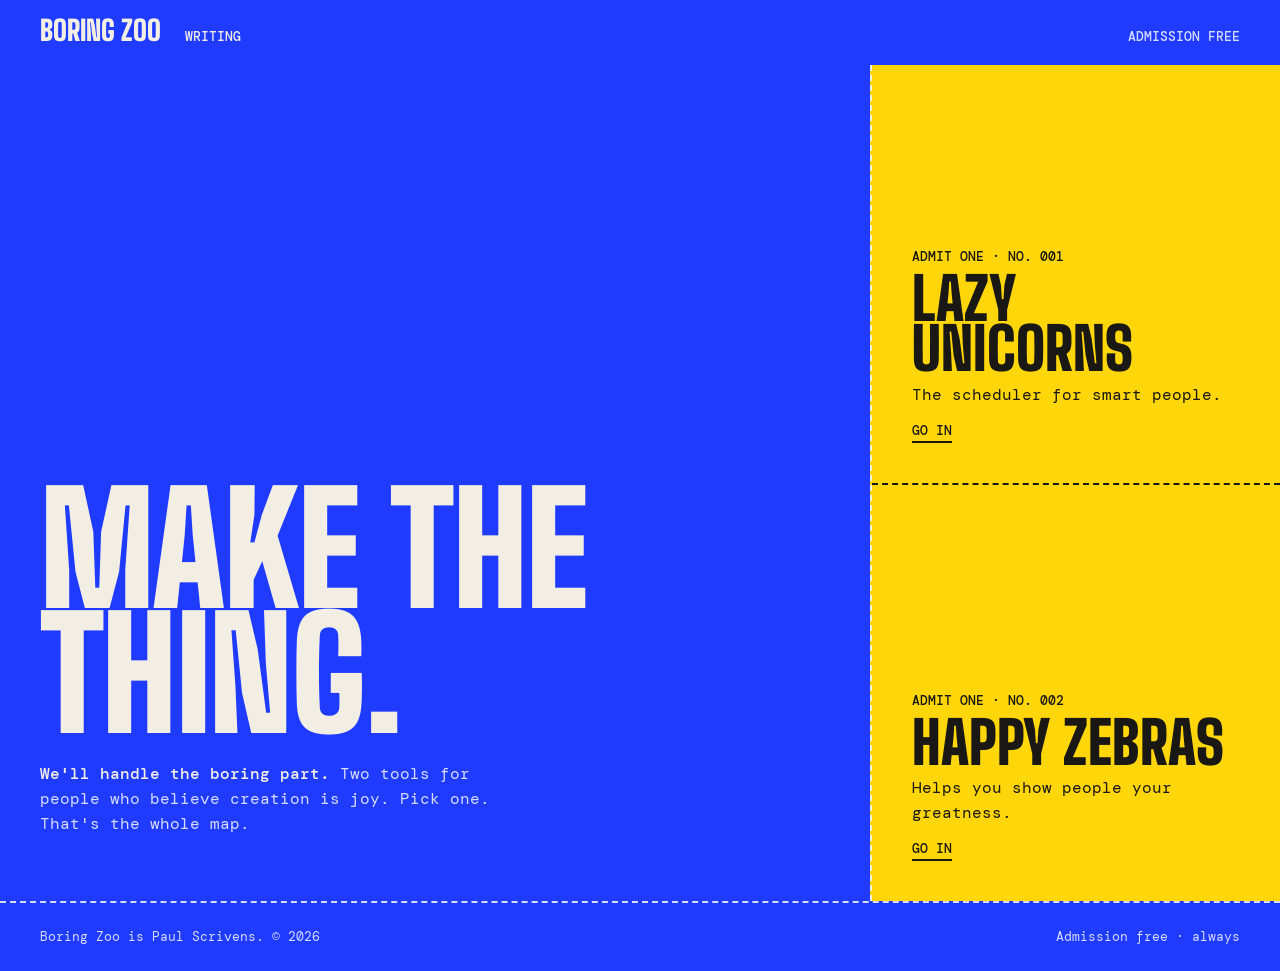
==== commit 8933ca27: "Changes from Happy Studio, Nov 8, 11:52 AM" ====
--- a/index.html
+++ b/index.html
@@ -3,76 +3,56 @@
 <head>
 <meta charset="utf-8">
 <meta name="viewport" content="width=device-width,initial-scale=1">
-<title>Boring Zoo</title>
-<meta name="description" content="44 free, open-source business-strategy skills for Claude Code, built on The World Code. No email gate.">
+<title>Boring Zoo: make the thing, we'll handle the boring part</title>
+<meta name="description" content="Boring Zoo is the house over Lazy Unicorns, the scheduler for smart people, and Happy Zebras, which helps you show people your greatness.">
 <link rel="canonical" href="https://boringzoo.com/">
 <meta property="og:type" content="website">
 <meta property="og:title" content="Boring Zoo">
-<meta property="og:description" content="44 free, open-source business-strategy skills for Claude Code, built on The World Code. No email gate.">
+<meta property="og:description" content="Make the thing. We'll handle the boring part.">
 <meta property="og:url" content="https://boringzoo.com/">
 <meta name="twitter:card" content="summary">
-<meta name="theme-color" content="#FFD100">
+<meta name="theme-color" content="#1F3BFF">
 <link rel="icon" type="image/png" href="/favicon.png">
 <link rel="preconnect" href="https://fonts.googleapis.com">
 <link rel="preconnect" href="https://fonts.gstatic.com" crossorigin>
-<link rel="stylesheet" href="https://fonts.googleapis.com/css2?family=Archivo:wght@400;500;600;700&family=Archivo+Black&family=IBM+Plex+Mono:wght@400;500&display=swap">
 <link rel="stylesheet" href="/style.css">
 </head>
 <body>
 <a class="skip" href="#main">Skip to content</a>
 <header class="site">
-  <div class="wrap masthead">
-    <a class="wordmark" href="/">Boring&nbsp;Zoo</a>
-    <nav class="site" aria-label="Primary"><ul><li><a href="/" aria-current="page">Skills</a></li><li><a href="/world-code/">The World Code</a></li><li><a href="/manifesto/">Manifesto</a></li><li><a href="/writing/">Writing</a></li></ul></nav>
-    <span class="admission">Free admission · always</span>
+  <div class="masthead">
+    <a class="wordmark" href="/">Boring Zoo</a>
+    <nav class="site" aria-label="Primary"><ul><li><a href="/writing/">Writing</a></li></ul></nav>
+    <span class="admission">Admission free</span>
   </div>
 </header>
 <main id="main">
-<div class="hero">
-  <div class="wrap">
-    <div>
-      <h1>The foundation is free.</h1>
-      <p class="lede">44 business-strategy skills for Claude Code,
-      built on <a href="/world-code/" style="box-shadow:inset 0 -3px 0 #121212">The World Code</a>.
-      No email gate, no starter tier that&rsquo;s really an ad for the paid
-      version. The rest is execution.</p>
-      <div class="cmd"><code>npx skills add MrPaulScrivens/Boring-Zoo</code><button class="copy" type="button" data-copy="npx skills add MrPaulScrivens/Boring-Zoo" aria-label="Copy the install command for the whole library">Copy</button></div>
+  <section class="ticket" aria-label="Boring Zoo">
+    <div class="face">
+      <h1>Make the thing.</h1>
+      <p class="says"><strong>We'll handle the boring part.</strong> Two tools for people who believe creation is joy. Pick one. That's the whole map.</p>
     </div>
-    <div class="aside-sign">
-      <img class="bartleby" src="/assets/bartleby-hero.png" width="220" height="220"
-        alt="Bartleby, the Boring Zoo tortoise pictogram">
-      <p>Bartleby &mdash; resident tortoise. Does not hurry. Does not sell.</p>
+    <div class="stubs">
+      <a class="stub" href="https://lazyunicorns.com">
+        <span class="no">Admit one · No. 001</span>
+        <h2>Lazy Unicorns</h2>
+        <p>The scheduler for smart people.</p>
+        <span class="enter">Go in</span>
+      </a>
+      <a class="stub" href="https://happyzebras.com">
+        <span class="no">Admit one · No. 002</span>
+        <h2>Happy Zebras</h2>
+        <p>Helps you show people your greatness.</p>
+        <span class="enter">Go in</span>
+      </a>
     </div>
-  </div>
-</div>
-<nav class="trails" aria-label="Enclosures"><div class="wrap" style="padding:0"><ul><li><a href="#world-code"><em>01</em>WORLD CODE</a></li><li><a href="#strategy"><em>02</em>STRATEGY</a></li><li><a href="#content"><em>03</em>CONTENT</a></li><li><a href="#seo"><em>04</em>SEO</a></li><li><a href="#cro"><em>05</em>CRO</a></li><li><a href="#sales"><em>06</em>SALES</a></li><li><a href="#growth"><em>07</em>GROWTH</a></li><li><a href="#retention"><em>08</em>RETENTION</a></li></ul></div></nav>
-<div class="wrap">
-<p class="shelf-note" style="margin-top:2.2rem">Every skill installs the same
-way &mdash; <code>npx skills add MrPaulScrivens/Boring-Zoo --skill &lt;name&gt;</code>. Copy on any
-sign puts the full command on your clipboard. Start with Trail 01: the seven
-World Code elements are what every other skill plugs into.</p>
-<section class="enclosure" id="world-code"><div class="enc-head"><img class="pict-tile" src="/assets/pict-tortoise.png" width="64" height="64" alt="" loading="lazy"><div><p class="label">Trail 01 &middot; 8 skills</p><h2>World Code</h2><p class="says">Bartleby lives here. The foundation carries everything.</p></div></div><div class="shelf"><article class="sign"><div class="top"><span class="num">001</span><h3><a href="https://github.com/MrPaulScrivens/Boring-Zoo/tree/main/world-climax">Climax</a></h3></div><p>Define your Climax. The specific transformation you promise to deliver.</p><div class="cmd"><code>world-climax</code><button class="copy" type="button" data-copy="npx skills add MrPaulScrivens/Boring-Zoo --skill world-climax" aria-label="Copy install command for Climax">Copy</button></div></article><article class="sign"><div class="top"><span class="num">002</span><h3><a href="https://github.com/MrPaulScrivens/Boring-Zoo/tree/main/world-conversation">Conversation</a></h3></div><p>Build your Conversation. The content strategy that draws people into your world.</p><div class="cmd"><code>world-conversation</code><button class="copy" type="button" data-copy="npx skills add MrPaulScrivens/Boring-Zoo --skill world-conversation" aria-label="Copy install command for Conversation">Copy</button></div></article><article class="sign"><div class="top"><span class="num">003</span><h3><a href="https://github.com/MrPaulScrivens/Boring-Zoo/tree/main/world-creation">Creation</a></h3></div><p>Design your Creation. The offer that packages your method into something people buy.</p><div class="cmd"><code>world-creation</code><button class="copy" type="button" data-copy="npx skills add MrPaulScrivens/Boring-Zoo --skill world-creation" aria-label="Copy install command for Creation">Copy</button></div></article><article class="sign"><div class="top"><span class="num">004</span><h3><a href="https://github.com/MrPaulScrivens/Boring-Zoo/tree/main/world-crossing">Crossing</a></h3></div><p>Design your Crossing. The conversion pathway that turns strangers into customers.</p><div class="cmd"><code>world-crossing</code><button class="copy" type="button" data-copy="npx skills add MrPaulScrivens/Boring-Zoo --skill world-crossing" aria-label="Copy install command for Crossing">Copy</button></div></article><article class="sign"><div class="top"><span class="num">005</span><h3><a href="https://github.com/MrPaulScrivens/Boring-Zoo/tree/main/world-crown">Crown</a></h3></div><p>Discover your Crown. The positioning statement that defines who you are and what you stand for.</p><div class="cmd"><code>world-crown</code><button class="copy" type="button" data-copy="npx skills add MrPaulScrivens/Boring-Zoo --skill world-crown" aria-label="Copy install command for Crown">Copy</button></div></article><article class="sign"><div class="top"><span class="num">006</span><h3><a href="https://github.com/MrPaulScrivens/Boring-Zoo/tree/main/world-method">Method</a></h3></div><p>Define your Method. The unique methodology that delivers your transformation.</p><div class="cmd"><code>world-method</code><button class="copy" type="button" data-copy="npx skills add MrPaulScrivens/Boring-Zoo --skill world-method" aria-label="Copy install command for Method">Copy</button></div></article><article class="sign"><div class="top"><span class="num">007</span><h3><a href="https://github.com/MrPaulScrivens/Boring-Zoo/tree/main/world-voice">Voice</a></h3></div><p>Capture your Voice. The tone, rhythm, and language rules that make your brand sound like you.</p><div class="cmd"><code>world-voice</code><button class="copy" type="button" data-copy="npx skills add MrPaulScrivens/Boring-Zoo --skill world-voice" aria-label="Copy install command for Voice">Copy</button></div></article><article class="sign"><div class="top"><span class="num">008</span><h3><a href="https://github.com/MrPaulScrivens/Boring-Zoo/tree/main/world-code-start">World Code Start</a></h3></div><p>Build a World Code business strategy from scratch. The starting point for defining your brand foundation.</p><div class="cmd"><code>world-code-start</code><button class="copy" type="button" data-copy="npx skills add MrPaulScrivens/Boring-Zoo --skill world-code-start" aria-label="Copy install command for World Code Start">Copy</button></div></article></div></section><section class="enclosure" id="strategy"><div class="enc-head"><img class="pict-tile" src="/assets/pict-crow.png" width="64" height="64" alt="" loading="lazy"><div><p class="label">Trail 02 &middot; 4 skills</p><h2>Strategy</h2><p class="says">Uses tools. Plans ahead. Unbothered.</p></div></div><div class="shelf"><article class="sign"><div class="top"><span class="num">009</span><h3><a href="https://github.com/MrPaulScrivens/Boring-Zoo/tree/main/boring-analytics-tracking">Analytics Tracking</a></h3></div><p>Set up, improve, or audit analytics tracking and measurement. Aligns tracking events with the Crossing journey.</p><div class="cmd"><code>boring-analytics-tracking</code><button class="copy" type="button" data-copy="npx skills add MrPaulScrivens/Boring-Zoo --skill boring-analytics-tracking" aria-label="Copy install command for Analytics Tracking">Copy</button></div></article><article class="sign"><div class="top"><span class="num">010</span><h3><a href="https://github.com/MrPaulScrivens/Boring-Zoo/tree/main/boring-competitor-alternatives">Competitor Alternatives</a></h3></div><p>Create competitor comparison or alternative pages for SEO and sales enablement. Uses World Code Method differentiation for positioning.</p><div class="cmd"><code>boring-competitor-alternatives</code><button class="copy" type="button" data-copy="npx skills add MrPaulScrivens/Boring-Zoo --skill boring-competitor-alternatives" aria-label="Copy install command for Competitor Alternatives">Copy</button></div></article><article class="sign"><div class="top"><span class="num">011</span><h3><a href="https://github.com/MrPaulScrivens/Boring-Zoo/tree/main/boring-marketing-psychology">Marketing Psychology</a></h3></div><p>Apply psychological principles, mental models, or behavioral science to marketing. Applies psychology principles through the World Code lens, framing using Climax tension.</p><div class="cmd"><code>boring-marketing-psychology</code><button class="copy" type="button" data-copy="npx skills add MrPaulScrivens/Boring-Zoo --skill boring-marketing-psychology" aria-label="Copy install command for Marketing Psychology">Copy</button></div></article><article class="sign"><div class="top"><span class="num">012</span><h3><a href="https://github.com/MrPaulScrivens/Boring-Zoo/tree/main/boring-product-marketing-context">Product Marketing Context</a></h3></div><p>Generate a World Code Summary document that compiles all 6 World Code foundation files into a single reference for non-World-Code tools.</p><div class="cmd"><code>boring-product-marketing-context</code><button class="copy" type="button" data-copy="npx skills add MrPaulScrivens/Boring-Zoo --skill boring-product-marketing-context" aria-label="Copy install command for Product Marketing Context">Copy</button></div></article></div></section><section class="enclosure" id="content"><div class="enc-head"><img class="pict-tile" src="/assets/pict-owl.png" width="64" height="64" alt="" loading="lazy"><div><p class="label">Trail 03 &middot; 9 skills</p><h2>Content</h2><p class="says">Says the same thing every night. Everyone calls it wise.</p></div></div><div class="shelf"><article class="sign"><div class="top"><span class="num">013</span><h3><a href="https://github.com/MrPaulScrivens/Boring-Zoo/tree/main/boring-content-strategy">Content Strategy</a></h3></div><p>Plan a content strategy. Decide what content to create or figure out what topics to cover. Your content pillars, themes, and audience are already defined.</p><div class="cmd"><code>boring-content-strategy</code><button class="copy" type="button" data-copy="npx skills add MrPaulScrivens/Boring-Zoo --skill boring-content-strategy" aria-label="Copy install command for Content Strategy">Copy</button></div></article><article class="sign"><div class="top"><span class="num">014</span><h3><a href="https://github.com/MrPaulScrivens/Boring-Zoo/tree/main/boring-copy-editing">Copy Editing</a></h3></div><p>Edit, review, or improve existing marketing copy. Edits against your voice rules and World Code consistency.</p><div class="cmd"><code>boring-copy-editing</code><button class="copy" type="button" data-copy="npx skills add MrPaulScrivens/Boring-Zoo --skill boring-copy-editing" aria-label="Copy install command for Copy Editing">Copy</button></div></article><article class="sign"><div class="top"><span class="num">015</span><h3><a href="https://github.com/MrPaulScrivens/Boring-Zoo/tree/main/boring-copywriting">Copywriting</a></h3></div><p>Write, rewrite, or improve marketing copy for any page. Uses your voice, climax, method, and crossing to write copy that&#x27;s authentically yours.</p><div class="cmd"><code>boring-copywriting</code><button class="copy" type="button" data-copy="npx skills add MrPaulScrivens/Boring-Zoo --skill boring-copywriting" aria-label="Copy install command for Copywriting">Copy</button></div></article><article class="sign"><div class="top"><span class="num">016</span><h3><a href="https://github.com/MrPaulScrivens/Boring-Zoo/tree/main/boring-essay">Essay</a></h3></div><p>Create essays or micro essays using your World Code.</p><div class="cmd"><code>boring-essay</code><button class="copy" type="button" data-copy="npx skills add MrPaulScrivens/Boring-Zoo --skill boring-essay" aria-label="Copy install command for Essay">Copy</button></div></article><article class="sign"><div class="top"><span class="num">017</span><h3><a href="https://github.com/MrPaulScrivens/Boring-Zoo/tree/main/boring-human">Human</a></h3></div><p>Sound more human, less like AI. If your Voice alone doesn&#x27;t work.</p><div class="cmd"><code>boring-human</code><button class="copy" type="button" data-copy="npx skills add MrPaulScrivens/Boring-Zoo --skill boring-human" aria-label="Copy install command for Human">Copy</button></div></article><article class="sign"><div class="top"><span class="num">018</span><h3><a href="https://github.com/MrPaulScrivens/Boring-Zoo/tree/main/boring-marketing-ideas">Marketing Ideas</a></h3></div><p>Generate marketing ideas, inspiration, or strategies for your World Code business. Filters ideas through your existing strategy.</p><div class="cmd"><code>boring-marketing-ideas</code><button class="copy" type="button" data-copy="npx skills add MrPaulScrivens/Boring-Zoo --skill boring-marketing-ideas" aria-label="Copy install command for Marketing Ideas">Copy</button></div></article><article class="sign"><div class="top"><span class="num">019</span><h3><a href="https://github.com/MrPaulScrivens/Boring-Zoo/tree/main/boring-seo-article">SEO Article</a></h3></div><p>Write an SEO-optimized blog post or article from scratch. Covers the full lifecycle: research, brief, write, optimize, score.</p><div class="cmd"><code>boring-seo-article</code><button class="copy" type="button" data-copy="npx skills add MrPaulScrivens/Boring-Zoo --skill boring-seo-article" aria-label="Copy install command for SEO Article">Copy</button></div></article><article class="sign"><div class="top"><span class="num">020</span><h3><a href="https://github.com/MrPaulScrivens/Boring-Zoo/tree/main/boring-social-content">Social Content</a></h3></div><p>Create or optimize social media content. Content pillars, hooks, and voice are already defined.</p><div class="cmd"><code>boring-social-content</code><button class="copy" type="button" data-copy="npx skills add MrPaulScrivens/Boring-Zoo --skill boring-social-content" aria-label="Copy install command for Social Content">Copy</button></div></article><article class="sign"><div class="top"><span class="num">021</span><h3><a href="https://github.com/MrPaulScrivens/Boring-Zoo/tree/main/boring-youtube-mining">YouTube Mining</a></h3></div><p>Gather ideas from YouTube videos that you can use in your world.</p><div class="cmd"><code>boring-youtube-mining</code><button class="copy" type="button" data-copy="npx skills add MrPaulScrivens/Boring-Zoo --skill boring-youtube-mining" aria-label="Copy install command for YouTube Mining">Copy</button></div></article></div></section><section class="enclosure" id="seo"><div class="enc-head"><img class="pict-tile" src="/assets/pict-mole.png" width="64" height="64" alt="" loading="lazy"><div><p class="label">Trail 04 &middot; 5 skills</p><h2>SEO</h2><p class="says">Works underground. You see the results later.</p></div></div><div class="shelf"><article class="sign"><div class="top"><span class="num">022</span><h3><a href="https://github.com/MrPaulScrivens/Boring-Zoo/tree/main/boring-ai-seo">AI SEO</a></h3></div><p>Optimize content for AI search engines, get cited by LLMs, or appear in AI-generated answers. Uses World Code foundation for brand positioning and voice.</p><div class="cmd"><code>boring-ai-seo</code><button class="copy" type="button" data-copy="npx skills add MrPaulScrivens/Boring-Zoo --skill boring-ai-seo" aria-label="Copy install command for AI SEO">Copy</button></div></article><article class="sign"><div class="top"><span class="num">023</span><h3><a href="https://github.com/MrPaulScrivens/Boring-Zoo/tree/main/boring-programmatic-seo">Programmatic SEO</a></h3></div><p>Create SEO-driven pages at scale using templates and data. Uses World Code foundation for language, positioning, and topic clusters.</p><div class="cmd"><code>boring-programmatic-seo</code><button class="copy" type="button" data-copy="npx skills add MrPaulScrivens/Boring-Zoo --skill boring-programmatic-seo" aria-label="Copy install command for Programmatic SEO">Copy</button></div></article><article class="sign"><div class="top"><span class="num">024</span><h3><a href="https://github.com/MrPaulScrivens/Boring-Zoo/tree/main/boring-seo-audit">SEO Audit</a></h3></div><p>Audit, review, or diagnose SEO issues on your site. Uses World Code foundation for keyword themes, voice alignment, and content strategy.</p><div class="cmd"><code>boring-seo-audit</code><button class="copy" type="button" data-copy="npx skills add MrPaulScrivens/Boring-Zoo --skill boring-seo-audit" aria-label="Copy install command for SEO Audit">Copy</button></div></article><article class="sign"><div class="top"><span class="num">025</span><h3><a href="https://github.com/MrPaulScrivens/Boring-Zoo/tree/main/boring-schema-markup">Schema Markup</a></h3></div><p>Add, fix, or optimize schema markup and structured data on your site. Uses World Code foundation to populate Organization, Person, and content schemas.</p><div class="cmd"><code>boring-schema-markup</code><button class="copy" type="button" data-copy="npx skills add MrPaulScrivens/Boring-Zoo --skill boring-schema-markup" aria-label="Copy install command for Schema Markup">Copy</button></div></article><article class="sign"><div class="top"><span class="num">026</span><h3><a href="https://github.com/MrPaulScrivens/Boring-Zoo/tree/main/boring-site-architecture">Site Architecture</a></h3></div><p>Plan, map, or restructure your website&#x27;s page hierarchy, navigation, URL structure, or internal linking. Uses World Code to mirror the business world in site structure.</p><div class="cmd"><code>boring-site-architecture</code><button class="copy" type="button" data-copy="npx skills add MrPaulScrivens/Boring-Zoo --skill boring-site-architecture" aria-label="Copy install command for Site Architecture">Copy</button></div></article></div></section><section class="enclosure" id="cro"><div class="enc-head"><img class="pict-tile" src="/assets/pict-flamingo.png" width="64" height="64" alt="" loading="lazy"><div><p class="label">Trail 05 &middot; 7 skills</p><h2>CRO</h2><p class="says">Stands in one spot until something happens.</p></div></div><div class="shelf"><article class="sign"><div class="top"><span class="num">027</span><h3><a href="https://github.com/MrPaulScrivens/Boring-Zoo/tree/main/boring-ab-test-setup">A/B Test Setup</a></h3></div><p>Plan, design, or implement an A/B test or experiment. Uses World Code to ground test hypotheses in the business foundation.</p><div class="cmd"><code>boring-ab-test-setup</code><button class="copy" type="button" data-copy="npx skills add MrPaulScrivens/Boring-Zoo --skill boring-ab-test-setup" aria-label="Copy install command for A/B Test Setup">Copy</button></div></article><article class="sign"><div class="top"><span class="num">028</span><h3><a href="https://github.com/MrPaulScrivens/Boring-Zoo/tree/main/boring-form-cro">Form CRO</a></h3></div><p>Optimize any form — including lead capture forms, contact forms, demo request forms, application forms, or checkout forms.</p><div class="cmd"><code>boring-form-cro</code><button class="copy" type="button" data-copy="npx skills add MrPaulScrivens/Boring-Zoo --skill boring-form-cro" aria-label="Copy install command for Form CRO">Copy</button></div></article><article class="sign"><div class="top"><span class="num">029</span><h3><a href="https://github.com/MrPaulScrivens/Boring-Zoo/tree/main/boring-onboarding-cro">Onboarding CRO</a></h3></div><p>Optimize post-signup onboarding, user activation, or first-run experience. Maps onboarding steps to Method phases and activation to experiencing the Climax promise.</p><div class="cmd"><code>boring-onboarding-cro</code><button class="copy" type="button" data-copy="npx skills add MrPaulScrivens/Boring-Zoo --skill boring-onboarding-cro" aria-label="Copy install command for Onboarding CRO">Copy</button></div></article><article class="sign"><div class="top"><span class="num">030</span><h3><a href="https://github.com/MrPaulScrivens/Boring-Zoo/tree/main/boring-page-cro">Page CRO</a></h3></div><p>Optimize, improve, or increase conversions on any marketing page. Evaluates pages against your Climax promise, Method positioning, and Crossing journey.</p><div class="cmd"><code>boring-page-cro</code><button class="copy" type="button" data-copy="npx skills add MrPaulScrivens/Boring-Zoo --skill boring-page-cro" aria-label="Copy install command for Page CRO">Copy</button></div></article><article class="sign"><div class="top"><span class="num">031</span><h3><a href="https://github.com/MrPaulScrivens/Boring-Zoo/tree/main/boring-paywall-upgrade-cro">Paywall Upgrade CRO</a></h3></div><p>Create or optimize upgrade screens, upsell modals, feature gates, or paywall experiences. Upgrade messaging references Creation&#x27;s BONES and price anchoring.</p><div class="cmd"><code>boring-paywall-upgrade-cro</code><button class="copy" type="button" data-copy="npx skills add MrPaulScrivens/Boring-Zoo --skill boring-paywall-upgrade-cro" aria-label="Copy install command for Paywall Upgrade CRO">Copy</button></div></article><article class="sign"><div class="top"><span class="num">032</span><h3><a href="https://github.com/MrPaulScrivens/Boring-Zoo/tree/main/boring-popup-cro">Popup CRO</a></h3></div><p>Create or optimize popups, modals, overlays, slide-ins, or banners for conversion. Popup copy pulls from your Climax tension and Crossing entry points.</p><div class="cmd"><code>boring-popup-cro</code><button class="copy" type="button" data-copy="npx skills add MrPaulScrivens/Boring-Zoo --skill boring-popup-cro" aria-label="Copy install command for Popup CRO">Copy</button></div></article><article class="sign"><div class="top"><span class="num">033</span><h3><a href="https://github.com/MrPaulScrivens/Boring-Zoo/tree/main/boring-signup-flow-cro">Signup Flow CRO</a></h3></div><p>Optimize signup, registration, or account creation flows. Onboarding language reflects your World Code and welcome messaging uses your Voice.</p><div class="cmd"><code>boring-signup-flow-cro</code><button class="copy" type="button" data-copy="npx skills add MrPaulScrivens/Boring-Zoo --skill boring-signup-flow-cro" aria-label="Copy install command for Signup Flow CRO">Copy</button></div></article></div></section><section class="enclosure" id="sales"><div class="enc-head"><img class="pict-tile" src="/assets/pict-snake.png" width="64" height="64" alt="" loading="lazy"><div><p class="label">Trail 06 &middot; 4 skills</p><h2>Sales</h2><p class="says">The enclosure everyone is suspicious of. Behaves fine here.</p></div></div><div class="shelf"><article class="sign"><div class="top"><span class="num">034</span><h3><a href="https://github.com/MrPaulScrivens/Boring-Zoo/tree/main/boring-cold-email">Cold Email</a></h3></div><p>Write cold emails and follow-up sequences that get replies. Uses World Code for the Climax promise as the hook and Method as differentiation.</p><div class="cmd"><code>boring-cold-email</code><button class="copy" type="button" data-copy="npx skills add MrPaulScrivens/Boring-Zoo --skill boring-cold-email" aria-label="Copy install command for Cold Email">Copy</button></div></article><article class="sign"><div class="top"><span class="num">035</span><h3><a href="https://github.com/MrPaulScrivens/Boring-Zoo/tree/main/boring-pricing-strategy">Pricing Strategy</a></h3></div><p>Help with pricing decisions, packaging, or monetization strategy. Replaces generic pricing with Creation pricing strategy and value metric tied to the transformation delivered.</p><div class="cmd"><code>boring-pricing-strategy</code><button class="copy" type="button" data-copy="npx skills add MrPaulScrivens/Boring-Zoo --skill boring-pricing-strategy" aria-label="Copy install command for Pricing Strategy">Copy</button></div></article><article class="sign"><div class="top"><span class="num">036</span><h3><a href="https://github.com/MrPaulScrivens/Boring-Zoo/tree/main/boring-revops">RevOps</a></h3></div><p>Help with revenue operations, lead lifecycle management, or marketing-to-sales handoff processes. Aligns lead lifecycle with the Crossing journey.</p><div class="cmd"><code>boring-revops</code><button class="copy" type="button" data-copy="npx skills add MrPaulScrivens/Boring-Zoo --skill boring-revops" aria-label="Copy install command for RevOps">Copy</button></div></article><article class="sign"><div class="top"><span class="num">037</span><h3><a href="https://github.com/MrPaulScrivens/Boring-Zoo/tree/main/boring-sales-enablement">Sales Enablement</a></h3></div><p>Create sales collateral, pitch decks, one-pagers, objection handling docs, or demo scripts. Sales collateral built on your Climax promise and Method phases.</p><div class="cmd"><code>boring-sales-enablement</code><button class="copy" type="button" data-copy="npx skills add MrPaulScrivens/Boring-Zoo --skill boring-sales-enablement" aria-label="Copy install command for Sales Enablement">Copy</button></div></article></div></section><section class="enclosure" id="growth"><div class="enc-head"><img class="pict-tile" src="/assets/pict-giraffe.png" width="64" height="64" alt="" loading="lazy"><div><p class="label">Trail 07 &middot; 5 skills</p><h2>Growth</h2><p class="says">Gets taller by standing there.</p></div></div><div class="shelf"><article class="sign"><div class="top"><span class="num">038</span><h3><a href="https://github.com/MrPaulScrivens/Boring-Zoo/tree/main/boring-ad-creative">Ad Creative</a></h3></div><p>Generate, iterate, or scale ad creative — headlines, descriptions, primary text, or full ad variations. Uses World Code for consistent messaging angles and voice.</p><div class="cmd"><code>boring-ad-creative</code><button class="copy" type="button" data-copy="npx skills add MrPaulScrivens/Boring-Zoo --skill boring-ad-creative" aria-label="Copy install command for Ad Creative">Copy</button></div></article><article class="sign"><div class="top"><span class="num">039</span><h3><a href="https://github.com/MrPaulScrivens/Boring-Zoo/tree/main/boring-free-tool-strategy">Free Tool Strategy</a></h3></div><p>Plan, evaluate, or build a free tool for marketing purposes. Derives tool concepts from Method phases and Conversation themes.</p><div class="cmd"><code>boring-free-tool-strategy</code><button class="copy" type="button" data-copy="npx skills add MrPaulScrivens/Boring-Zoo --skill boring-free-tool-strategy" aria-label="Copy install command for Free Tool Strategy">Copy</button></div></article><article class="sign"><div class="top"><span class="num">040</span><h3><a href="https://github.com/MrPaulScrivens/Boring-Zoo/tree/main/boring-launch-strategy">Launch Strategy</a></h3></div><p>Plan a product launch, feature announcement, or release strategy. Launch messaging built on Climax promise, channels from Crossing, content from Conversation.</p><div class="cmd"><code>boring-launch-strategy</code><button class="copy" type="button" data-copy="npx skills add MrPaulScrivens/Boring-Zoo --skill boring-launch-strategy" aria-label="Copy install command for Launch Strategy">Copy</button></div></article><article class="sign"><div class="top"><span class="num">041</span><h3><a href="https://github.com/MrPaulScrivens/Boring-Zoo/tree/main/boring-paid-ads">Paid Ads</a></h3></div><p>Help with paid advertising campaigns on Google Ads, Meta, LinkedIn, or other platforms. Uses World Code for ad copy, targeting, and landing page alignment.</p><div class="cmd"><code>boring-paid-ads</code><button class="copy" type="button" data-copy="npx skills add MrPaulScrivens/Boring-Zoo --skill boring-paid-ads" aria-label="Copy install command for Paid Ads">Copy</button></div></article><article class="sign"><div class="top"><span class="num">042</span><h3><a href="https://github.com/MrPaulScrivens/Boring-Zoo/tree/main/boring-referral-program">Referral Program</a></h3></div><p>Create, optimize, or analyze a referral program, affiliate program, or word-of-mouth strategy. Referral messaging uses your voice and incentives align with your creation.</p><div class="cmd"><code>boring-referral-program</code><button class="copy" type="button" data-copy="npx skills add MrPaulScrivens/Boring-Zoo --skill boring-referral-program" aria-label="Copy install command for Referral Program">Copy</button></div></article></div></section><section class="enclosure" id="retention"><div class="enc-head"><img class="pict-tile" src="/assets/pict-elephant.png" width="64" height="64" alt="" loading="lazy"><div><p class="label">Trail 08 &middot; 2 skills</p><h2>Retention</h2><p class="says">Smallest enclosure. Longest memory.</p></div></div><div class="shelf"><article class="sign"><div class="top"><span class="num">043</span><h3><a href="https://github.com/MrPaulScrivens/Boring-Zoo/tree/main/boring-churn-prevention">Churn Prevention</a></h3></div><p>Reduce churn, build cancellation flows, set up save offers, or implement retention strategies. Save offers reference the Climax promise and cancel flow reminds of the transformation.</p><div class="cmd"><code>boring-churn-prevention</code><button class="copy" type="button" data-copy="npx skills add MrPaulScrivens/Boring-Zoo --skill boring-churn-prevention" aria-label="Copy install command for Churn Prevention">Copy</button></div></article><article class="sign"><div class="top"><span class="num">044</span><h3><a href="https://github.com/MrPaulScrivens/Boring-Zoo/tree/main/boring-email-sequence">Email Sequence</a></h3></div><p>Create or optimize an email sequence. Drip campaigns, automated email flows, or life cycle email program, they all work with this. Sequences walk people into your World using your voice and transformation promise.</p><div class="cmd"><code>boring-email-sequence</code><button class="copy" type="button" data-copy="npx skills add MrPaulScrivens/Boring-Zoo --skill boring-email-sequence" aria-label="Copy install command for Email Sequence">Copy</button></div></article></div></section>
-</div>
-
+  </section>
 </main>
 <footer class="site">
   <div class="wrap">
-    <p>Built by Paul Scrivens. Everything here is free and open source
-    &mdash; <a href="https://github.com/MrPaulScrivens/Boring-Zoo">the whole library is on GitHub</a>.</p>
-    <span class="admission">Free admission · always</span>
+    <p>Boring Zoo is Paul Scrivens. © 2026</p>
+    <p>Admission free · always</p>
   </div>
 </footer>
-<script>
-document.querySelectorAll(".copy").forEach(function(b){
-  b.addEventListener("click",function(){
-    // data-copy holds the full command when the box displays a short form
-    var t=b.dataset.copy||b.parentElement.querySelector("code").textContent;
-    navigator.clipboard.writeText(t).then(function(){
-      var o=b.textContent;b.textContent="Copied";b.dataset.done="1";
-      setTimeout(function(){b.textContent=o;delete b.dataset.done},1600);
-    });
-  });
-});
-</script>
 </body>
 </html>
--- a/style.css
+++ b/style.css
@@ -1,200 +1,102 @@
-*,*::before,*::after{box-sizing:border-box}
-body,h1,h2,h3,p,ul,figure,blockquote{margin:0}
-ul{padding:0;list-style:none}
-html{-webkit-text-size-adjust:100%}
+/* Boring Zoo, V3. Every value comes from paths/v3/brand/tokens.yaml. */
+@import url("https://fonts.googleapis.com/css2?family=Big+Shoulders+Display:wght@800;900&family=DM+Mono:wght@400;500&display=swap");
 
-:root{
-  --y:#FFD100; --ink:#121212; --grey:#4A4A4A; --hair:#E3E3DE;
-  --measure:66ch;
-  --sans:"Archivo",system-ui,"Helvetica Neue",Arial,sans-serif;
-  --black:"Archivo Black",var(--sans);
-  --mono:"IBM Plex Mono",ui-monospace,Menlo,monospace;
+:root {
+  --field: #1F3BFF;
+  --on-field: #F2EEE3;
+  --mute-field: #D6DBFF;
+  --light: #F2EEE3;
+  --on-light: #1A1814;
+  --mute-light: #6B6558;
+  --accent: #FFD60A;
+  --on-accent: #1A1814;
+
+  --display: "Big Shoulders Display", "Arial Narrow", sans-serif;
+  --body: "DM Mono", ui-monospace, monospace;
+  --label: "DM Mono", ui-monospace, monospace;
+
+  --perf: 2px dashed currentColor;
+  --radius: 0;
+
+  --s1: 4px; --s2: 8px; --s3: 16px; --s4: 24px; --s5: 40px; --s6: 64px; --s7: 96px;
 }
 
-html{background:var(--ink)}
-body{
-  background:#fff; color:var(--ink);
-  font-family:var(--sans); font-size:1.0625rem;
-  line-height:1.65;
-  -webkit-font-smoothing:antialiased;
+* { box-sizing: border-box; margin: 0; padding: 0; }
+html { -webkit-text-size-adjust: 100%; }
+body { background: var(--field); color: var(--on-field); font: 400 16px/1.55 var(--body); }
+a { color: inherit; }
+img { max-width: 100%; display: block; }
+button, input { font: inherit; color: inherit; border-radius: var(--radius); }
+:focus-visible { outline: 3px solid var(--accent); outline-offset: 3px; }
+
+.skip { position: absolute; left: var(--s3); top: -100px; background: var(--accent); color: var(--on-accent); padding: var(--s2) var(--s3); z-index: 10; }
+.skip:focus { top: var(--s3); }
+
+.label, .lab { font: 500 13px/1.3 var(--label); text-transform: uppercase; letter-spacing: .04em; }
+
+/* ── Header and footer ──────────────────────────────────────────────────── */
+header.site { padding: var(--s3) var(--s4); }
+.masthead { display: flex; flex-wrap: wrap; align-items: baseline; gap: var(--s2) var(--s4); }
+.wordmark { font: 900 28px/1 var(--display); text-transform: uppercase; text-decoration: none; }
+nav.site ul { list-style: none; display: flex; gap: var(--s4); }
+nav.site a { font: 500 13px/1 var(--label); text-transform: uppercase; text-decoration: none; padding-bottom: var(--s1); }
+nav.site a[aria-current="page"] { border-bottom: 2px solid currentColor; }
+.admission { margin-left: auto; font: 500 13px/1 var(--label); text-transform: uppercase; color: var(--mute-field); }
+.wrap { max-width: 1200px; margin: 0 auto; }
+
+footer.site { border-top: var(--perf); color: var(--mute-field); padding: var(--s4); }
+footer.site .wrap { max-width: none; display: flex; flex-wrap: wrap; gap: var(--s3) var(--s5); justify-content: space-between; font-size: 13px; }
+
+/* ── The ticket (homepage) ──────────────────────────────────────────────── */
+.ticket { display: grid; min-height: calc(100svh - 64px); }
+.ticket .face { padding: var(--s5) var(--s4) var(--s6); display: flex; flex-direction: column; justify-content: end; gap: var(--s4); }
+.ticket h1 { font: 900 clamp(72px, 19vw, 240px)/.82 var(--display); text-transform: uppercase; letter-spacing: -.01em; }
+.ticket .says { max-width: 46ch; color: var(--mute-field); font-size: 16px; }
+.ticket .says strong { color: var(--on-field); font-weight: 500; }
+
+.stubs { display: grid; background: var(--accent); color: var(--on-accent); }
+.stub { display: block; text-decoration: none; padding: var(--s4); border-top: var(--perf); }
+.stub .no { font: 500 13px/1.3 var(--label); text-transform: uppercase; }
+.stub h2 { font: 900 clamp(48px, 13vw, 88px)/.86 var(--display); text-transform: uppercase; margin: var(--s2) 0; }
+.stub p { max-width: 34ch; }
+.stub .enter { display: inline-block; align-self: start; margin-top: var(--s3); font: 500 13px/1 var(--label); text-transform: uppercase; border-bottom: 2px solid currentColor; padding-bottom: var(--s1); }
+.stub:hover .enter, .stub:focus-visible .enter { border-bottom-style: dashed; }
+
+@media (min-width: 900px) {
+  .ticket { grid-template-columns: minmax(0, 1fr) minmax(320px, 32%); }
+  .stubs .stub h2 { font-size: clamp(44px, 4.6vw, 80px); overflow-wrap: anywhere; }
+  .ticket .face { padding: var(--s6) var(--s5) var(--s6); }
+  header.site, footer.site { padding-left: var(--s5); padding-right: var(--s5); }
+  .ticket h1 { font-size: clamp(120px, 12vw, 220px); }
+  .stubs { border-left: var(--perf); border-color: var(--on-field); grid-template-rows: 1fr 1fr; }
+  .stubs .stub { padding: var(--s5); display: flex; flex-direction: column; justify-content: end; }
+  .stubs .stub:first-child { border-top: 0; }
 }
 
-/* Display voice: Archivo Black, caps, tight. Small sizes relax to 0 —
-   negative tracking below ~1rem starts to clot. */
-h1,h2.display,.wordmark,.sign h3,.num{font-family:var(--black);
-  font-weight:400;text-transform:uppercase;letter-spacing:-.03em}
+/* ── Inner pages (manifesto, writing) ───────────────────────────────────── */
+main > .wrap { padding: 0 var(--s4); }
+.page-head { padding: var(--s6) 0 var(--s5); }
+.page-head h1 { font: 900 clamp(56px, 12vw, 160px)/.84 var(--display); text-transform: uppercase; }
+.chip { display: inline-block; font: 500 13px/1 var(--label); text-transform: uppercase; background: var(--accent); color: var(--on-accent); padding: var(--s2) var(--s3); margin-bottom: var(--s4); }
+.standfirst { max-width: 46ch; margin-top: var(--s4); color: var(--mute-field); font-size: 18px; }
 
-a{color:inherit;text-decoration:none}
-:focus-visible{outline:3px solid currentColor;outline-offset:3px}
+.prose, .posts { background: var(--light); color: var(--on-light); padding: var(--s5) var(--s4); margin: 0 calc(-1 * var(--s4)); }
+.prose > *, .posts > * { max-width: 65ch; }
+.prose p + p { margin-top: var(--s3); }
+.prose h2, .prose h3 { font: 900 40px/.9 var(--display); text-transform: uppercase; margin: var(--s5) 0 var(--s3); }
+.prose a, .posts a { text-decoration-thickness: 2px; text-underline-offset: 3px; }
+.posts { list-style: none; }
+.posts li { padding: var(--s4) 0; border-top: var(--perf); }
+.posts li:first-child { border-top: 0; }
+.posts h2 { font: 900 clamp(36px, 8vw, 56px)/.9 var(--display); text-transform: uppercase; margin: var(--s2) 0; }
+.posts h2 a { text-decoration: none; }
+.posts .label { color: var(--mute-light); }
+.go { font: 500 13px/1 var(--label); text-transform: uppercase; }
+.continue { padding: var(--s5) 0; }
+.continue ul { list-style: none; margin-top: var(--s2); }
+.say { margin-top: var(--s2); }
 
-.wrap{max-width:72rem;margin:0 auto;padding:0 1.5rem}
-
-/* ---- skip link ---- */
-.skip{position:absolute;left:-9999px;top:0;background:var(--ink);color:var(--y);
-  padding:.6rem 1rem;z-index:50;font-weight:600}
-.skip:focus{left:.5rem;top:.5rem}
-
-/* ---- masthead (ink band) ---- */
-header.site{background:var(--ink);color:#fff}
-.masthead{display:flex;flex-wrap:wrap;gap:.75rem 2rem;align-items:center;
-  justify-content:space-between;padding:1.1rem 1.5rem}
-.wordmark{font-size:1.2rem;color:#fff}
-.wordmark:hover{color:var(--y)}
-nav.site ul{display:flex;flex-wrap:wrap;gap:.4rem 1.4rem;align-items:center}
-nav.site a{font-size:.75rem;font-weight:700;text-transform:uppercase;
-  letter-spacing:.1em;color:#B8B8B2;padding:.3rem 0}
-nav.site a:hover{color:#fff}
-nav.site a[aria-current]{color:var(--y);box-shadow:inset 0 -3px 0 var(--y)}
-.admission{font-size:.7rem;font-weight:700;letter-spacing:.18em;
-  text-transform:uppercase;color:var(--y)}
-@media(max-width:640px){.admission{display:none}}
-
-/* ---- hero (yellow band) ---- */
-.hero{background:var(--y)}
-.hero .wrap{display:grid;gap:2rem;padding-top:3.2rem;padding-bottom:2.8rem}
-@media(min-width:880px){
-  .hero .wrap{grid-template-columns:1fr auto;align-items:end;column-gap:4rem}
+@media (min-width: 900px) {
+  main > .wrap { padding: 0 var(--s5); }
+  .prose, .posts { padding: var(--s6) var(--s5); margin: 0 calc(-1 * var(--s5)); }
 }
-.hero h1{font-size:clamp(2.2rem, 1.4rem + 3.4vw, 4rem);line-height:.98;
-  max-width:15ch}
-.hero .lede{font-weight:600;margin-top:1.2rem;max-width:46ch}
-.hero .aside-sign{text-align:center}
-.hero .aside-sign p{font-size:.75rem;font-weight:700;letter-spacing:.1em;
-  text-transform:uppercase;margin-top:.9rem;max-width:24ch}
-.hero .cmd{margin-top:1.4rem;max-width:34rem}
-
-/* ---- trail strip (ink band, sticky wayfinding) ---- */
-nav.trails{background:var(--ink);position:sticky;top:0;z-index:40}
-nav.trails ul{display:flex;overflow-x:auto;scrollbar-width:none}
-nav.trails ul::-webkit-scrollbar{display:none}
-nav.trails a{display:flex;gap:.55rem;align-items:baseline;white-space:nowrap;
-  color:#fff;font-weight:700;font-size:.76rem;letter-spacing:.09em;
-  text-transform:uppercase;padding:.85rem 1.25rem;border-right:1px solid #333}
-nav.trails a em{font-style:normal;font-family:var(--black);color:var(--y)}
-nav.trails a:hover{background:var(--y);color:var(--ink)}
-nav.trails a:hover em{color:var(--ink)}
-
-/* ---- enclosures (white shelf) ---- */
-section.enclosure{scroll-margin-top:3.4rem;margin-top:3.6rem}
-section.enclosure:first-of-type{margin-top:2.8rem}
-.enc-head{display:flex;gap:1.4rem;align-items:center;
-  border-top:3px solid var(--ink);padding-top:1.3rem}
-/* pictogram tiles: ink animal on yellow square, framed like an exhibit sign */
-.pict-tile{flex-shrink:0;display:block;border:3px solid var(--ink);
-  image-rendering:auto}
-.hero .bartleby{display:block;margin:0 auto;max-width:100%;height:auto}
-.enc-head .label{font-size:.7rem;font-weight:700;letter-spacing:.16em;
-  text-transform:uppercase;color:var(--grey)}
-.enc-head h2{font-family:var(--black);font-weight:400;text-transform:uppercase;
-  letter-spacing:-.02em;font-size:1.4rem;margin-top:.15rem}
-.enc-head .says{font-size:.86rem;color:var(--grey);margin-top:.2rem}
-
-.shelf{display:grid;gap:1.5rem;margin-top:1.5rem}
-@media(min-width:768px){
-  .shelf{grid-template-columns:repeat(2,minmax(0,1fr));align-items:stretch}
-}
-
-/* ---- the exhibit sign ---- */
-.sign{border:3px solid var(--ink);background:#fff;
-  display:grid;grid-template-rows:auto 1fr auto;
-  grid-template-columns:minmax(0,1fr);min-width:0}
-.sign .top{display:flex;gap:1rem;align-items:center;padding:.85rem 1.1rem .45rem}
-.num{font-size:1.9rem;line-height:1}
-.sign h3{font-size:1.02rem;letter-spacing:-.01em;line-height:1.25}
-.sign h3 a:hover{box-shadow:inset 0 -3px 0 var(--y)}
-.sign p{padding:0 1.1rem .95rem;font-size:.875rem;line-height:1.5;
-  color:var(--grey)}
-/* command bar: the takeable thing. Yellow lives only on ink. */
-.cmd{display:flex;align-items:center;gap:.75rem;background:var(--ink);
-  padding:.65rem 1rem;width:100%;transition:background .12s}
-.cmd code{font-family:var(--mono);font-size:0.8125rem;
-  color:var(--y);overflow-x:auto;white-space:nowrap;flex:1;min-width:0;
-  scrollbar-width:thin;transition:color .12s}
-.copy{font-family:var(--sans);font-size:.66rem;font-weight:700;
-  text-transform:uppercase;letter-spacing:.12em;color:var(--y);
-  background:none;border:1px solid #4a4a4a;padding:.32rem .55rem;
-  cursor:pointer;flex-shrink:0;transition:color .12s,border-color .12s}
-/* the signage flip: ink and yellow trade places; nothing moves */
-.sign:hover .cmd,.cmd:hover{background:var(--y)}
-.sign:hover .cmd code,.cmd:hover code{color:var(--ink)}
-.sign:hover .copy,.cmd:hover .copy{color:var(--ink);border-color:var(--ink)}
-.copy[data-done]{background:var(--ink);color:var(--y);border-color:var(--y)}
-.sign:hover .copy[data-done]{background:var(--ink);color:var(--y)}
-
-.shelf-note{margin-top:1.6rem;font-size:.875rem;color:var(--grey);
-  max-width:var(--measure)}
-.shelf-note code{font-family:var(--mono);font-size:.8125rem;white-space:nowrap}
-
-/* ---- interior pages ---- */
-.page-head{padding-top:3rem}
-.chip{display:inline-block;background:var(--y);font-weight:700;
-  font-size:.7rem;letter-spacing:.14em;text-transform:uppercase;
-  padding:.4rem .7rem}
-.page-head h1{font-size:clamp(1.9rem,1.3rem + 2.6vw,3.1rem);line-height:1.02;
-  margin-top:1.1rem;max-width:18ch}
-.standfirst{margin-top:1.3rem;border-left:4px solid var(--ink);
-  padding-left:1.1rem;max-width:var(--measure)}
-.standfirst p{font-weight:600;font-size:1.1rem;line-height:1.5}
-
-/* ---- prose ---- */
-.prose{max-width:var(--measure);margin-top:2.4rem}
-.prose p+p,.prose ul+p,.prose p+ul{margin-top:1.2rem}
-.prose h2{font-family:var(--black);font-weight:400;text-transform:uppercase;
-  letter-spacing:-.02em;font-size:1.3rem;margin:2.6rem 0 .8rem;line-height:1.2}
-.prose h3{font-weight:700;font-size:1.05rem;margin:2rem 0 .5rem}
-.prose a{box-shadow:inset 0 -3px 0 var(--y);font-weight:600}
-.prose a:hover{box-shadow:inset 0 -3px 0 var(--ink)}
-.prose ul{margin-top:1.2rem}
-.prose li{padding-left:1.4rem;position:relative;margin-bottom:.5rem}
-.prose li::before{content:"→";position:absolute;left:0;font-weight:700}
-.prose blockquote{margin:2rem 0;border-left:4px solid var(--ink);
-  padding-left:1.1rem}
-.prose blockquote p{font-weight:600;font-size:1.1rem;line-height:1.5}
-.prose blockquote p+p{margin-top:.6rem;font-weight:400;font-size:.9rem;
-  color:var(--grey)}
-.prose code{font-family:var(--mono);font-size:.85em;background:var(--hair);
-  padding:.12em .38em}
-.prose pre{background:var(--ink);padding:1rem 1.2rem;overflow-x:auto;
-  margin:1.5rem 0}
-.prose pre code{background:none;padding:0;color:var(--y)}
-
-/* ---- post list ---- */
-.posts{max-width:var(--measure);margin-top:2rem}
-.posts li{border-top:3px solid var(--ink);padding:1.2rem 0 1.5rem}
-.posts .label{font-size:.7rem;font-weight:700;letter-spacing:.14em;
-  text-transform:uppercase;color:var(--grey)}
-.posts h2{font-family:var(--black);font-weight:400;text-transform:uppercase;
-  letter-spacing:-.02em;font-size:1.25rem;margin:.4rem 0;line-height:1.15}
-.posts h2 a:hover{box-shadow:inset 0 -4px 0 var(--y)}
-.posts p{font-size:.9rem;color:var(--grey);max-width:54ch}
-.posts .go{display:inline-block;margin-top:.5rem;font-weight:700;
-  font-size:.78rem;letter-spacing:.1em;text-transform:uppercase}
-.posts .go:hover{box-shadow:inset 0 -3px 0 var(--y)}
-
-/* ---- continue nav ---- */
-.continue{margin-top:3.4rem;border-top:3px solid var(--ink);
-  padding-top:1.2rem;max-width:var(--measure)}
-.continue .label{font-size:.7rem;font-weight:700;letter-spacing:.16em;
-  text-transform:uppercase;color:var(--grey)}
-.continue ul{margin-top:.6rem}
-.continue li{padding:.25rem 0;font-size:.95rem}
-.continue li a{font-weight:700}
-.continue li a:hover{box-shadow:inset 0 -3px 0 var(--y)}
-.continue li::before{content:"→ ";font-weight:700}
-.continue .say{color:var(--grey)}
-
-/* ---- footer (ink band) ---- */
-footer.site{background:var(--ink);color:#B8B8B2;margin-top:5rem}
-footer.site .wrap{display:flex;flex-wrap:wrap;gap:1rem 2.5rem;
-  justify-content:space-between;align-items:center;
-  padding-top:1.6rem;padding-bottom:2.2rem}
-footer.site p{font-size:.8125rem;max-width:52ch}
-footer.site a{color:var(--y);font-weight:600}
-footer.site a:hover{color:#fff}
-footer.site .admission{display:block}
-
-main{padding-bottom:1rem}
-
-@media(prefers-reduced-motion:reduce){
-  *{animation:none!important;transition:none!important}
-}
